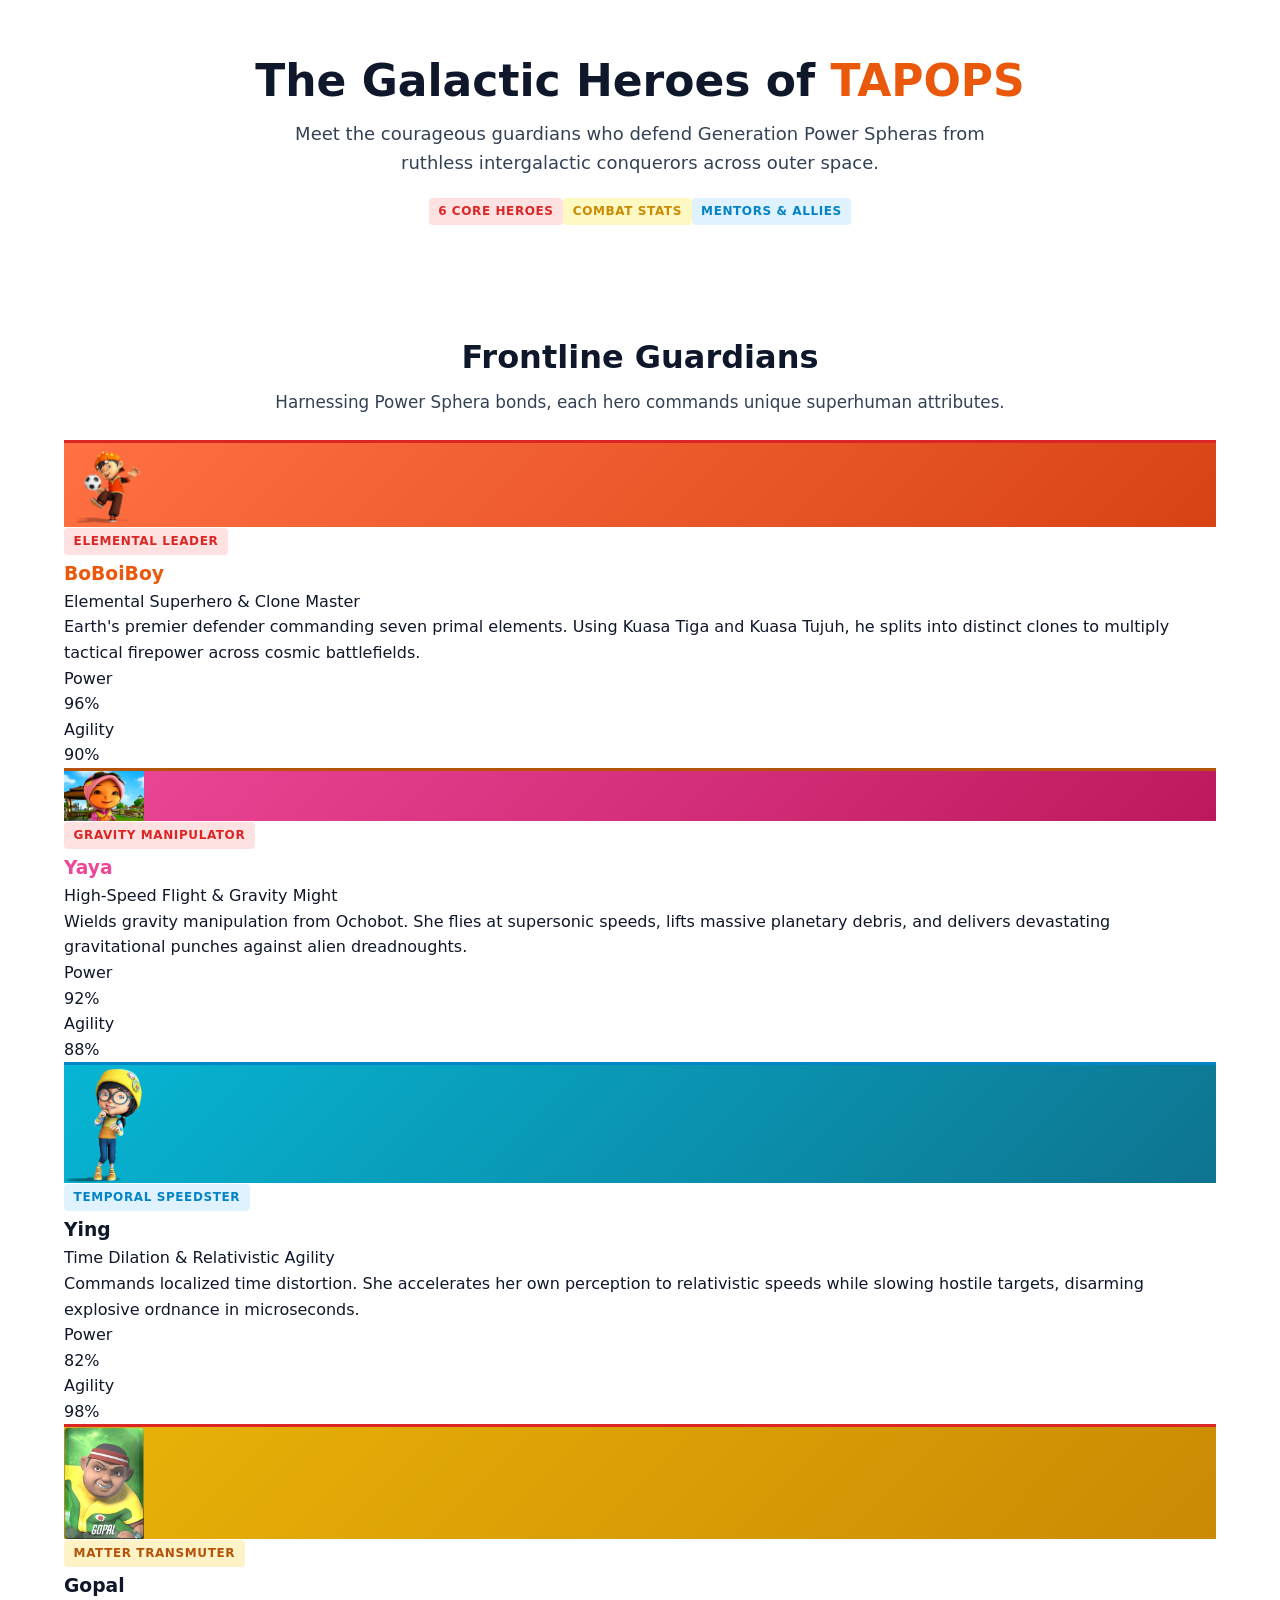
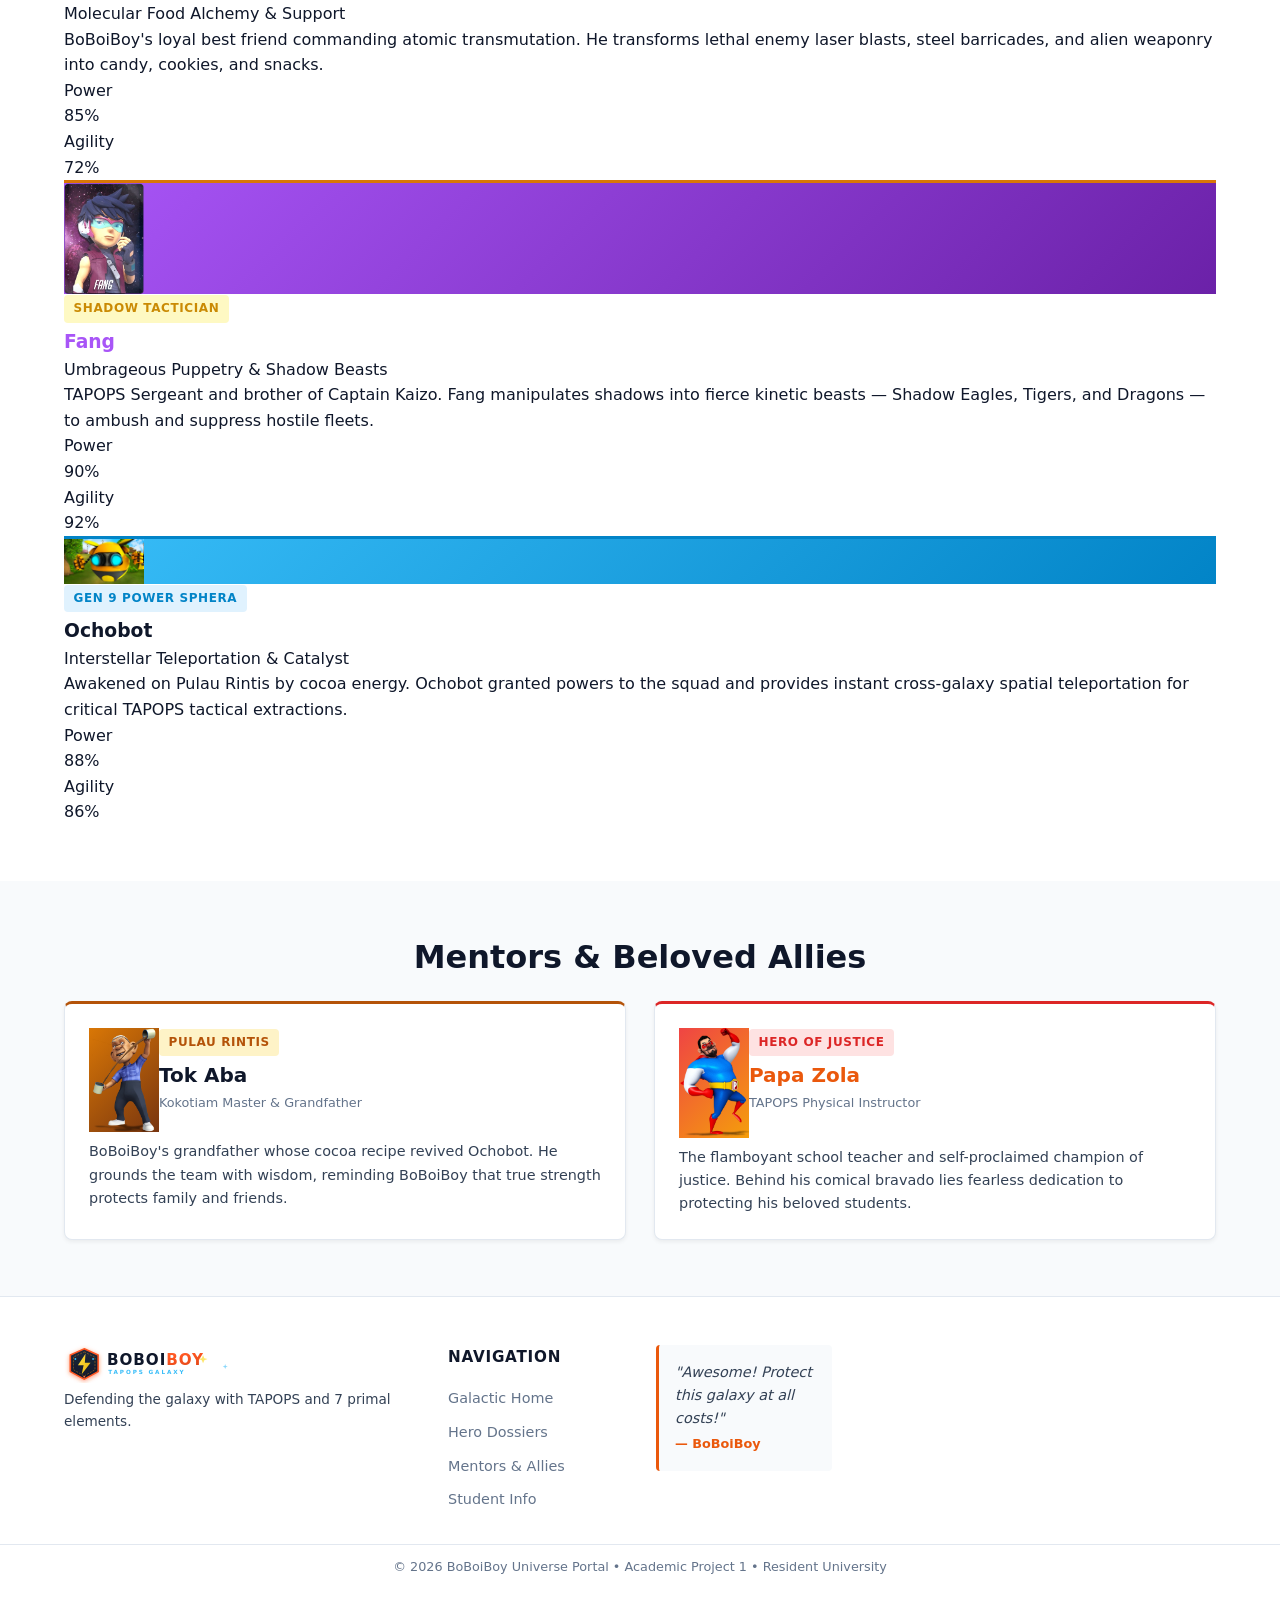
==== characters.html @ 51fbd5e9 "docs: cap all HTML files under 200 lines, sync screenshots, report, and cheatsheet" ====
<!DOCTYPE html>
<html lang="en">
<head>
  <meta charset="UTF-8">
  <meta name="viewport" content="width=device-width, initial-scale=1.0">
  <meta name="description" content="Explore the galactic heroes of TAPOPS in the BoBoiBoy Universe. Complete dossiers for BoBoiBoy, Yaya, Ying, Gopal, Fang, Ochobot, and mentors Tok Aba and Papa Zola.">
  <title>Galactic Heroes &amp; Cadets | BoBoiBoy Universe</title>
  <link rel="stylesheet" href="css/style.css">

  <style>
    .hero-dossier-highlight {
      background-color: #f8fafc; background-image: none; background-position: center top;
      background-repeat: no-repeat; background-size: auto; background-attachment: scroll;
      font-family: var(--font-sans); font-size: 1.1rem; font-weight: 700;
      text-align: left; text-transform: uppercase; line-height: 1.35;
      width: 100%; min-width: 280px; max-width: 100%; height: auto; min-height: 60px;
      position: relative; top: 0; left: 0; right: 0; z-index: 2;
      border: 1px solid var(--border-color); border-left: 4px solid var(--primary-orange);
      border-radius: var(--radius); box-shadow: var(--shadow-subtle); padding: 1rem 1.25rem;
    }
  </style>
</head>
<body>

  <main>
    <section class="hero" aria-labelledby="characters-page-title">
      <div class="container text-center">
        <h1 class="hero-title" id="characters-page-title" style="max-width: 820px; margin: 0 auto 0.75rem auto;">The Galactic Heroes of <span class="highlight">TAPOPS</span></h1>
        <p class="hero-subtitle" style="max-width: 720px; margin: 0 auto 1.25rem auto;">Meet the courageous guardians who defend Generation Power Spheras from ruthless intergalactic conquerors across outer space.</p>
        <div class="flex flex-center flex-wrap gap-1"><span class="badge badge-fire">6 Core Heroes</span><span class="badge badge-lightning">Combat Stats</span><span class="badge badge-wind">Mentors &amp; Allies</span></div>
      </div>
    </section>

    <section class="section" id="hero-squad" aria-labelledby="core-heroes-heading">
      <div class="container">
        <div class="section-header" style="margin-bottom: 1.5rem;">
          <h2 class="section-title" id="core-heroes-heading">Frontline Guardians</h2>
          <p class="section-subtitle">Harnessing Power Sphera bonds, each hero commands unique superhuman attributes.</p>
        </div>

        <div class="character-grid">

          <article class="character-card glow-fire">
            <div class="character-avatar-wrap" style="background: linear-gradient(135deg, #ff7043, #d84315);">
              <img src="images/boboiboy.png" alt="BoBoiBoy Avatar" class="character-avatar" width="80" height="80">
            </div>
            <div class="character-header">
              <span class="badge badge-fire mb-1">Elemental Leader</span>
              <h3 class="character-name text-orange">BoBoiBoy</h3>
              <div class="character-alias">Elemental Superhero &amp; Clone Master</div>
            </div>
            <p class="character-bio">Earth's premier defender commanding seven primal elements. Using Kuasa Tiga and Kuasa Tujuh, he splits into distinct clones to multiply tactical firepower across cosmic battlefields.</p>
            <div class="stat-group">
              <div class="stat-row"><span class="stat-name">Power</span><div class="stat-bar"><div class="stat-fill fill-power" style="width: 96%;" role="progressbar" aria-valuenow="96" aria-valuemin="0" aria-valuemax="100"></div></div><span class="stat-value">96%</span></div>
              <div class="stat-row"><span class="stat-name">Agility</span><div class="stat-bar"><div class="stat-fill fill-agility" style="width: 90%;" role="progressbar" aria-valuenow="90" aria-valuemin="0" aria-valuemax="100"></div></div><span class="stat-value">90%</span></div>
            </div>
          </article>

          <article class="character-card glow-earth">
            <div class="character-avatar-wrap" style="background: linear-gradient(135deg, #ec4899, #be185d);">
              <img src="images/yaya.png" alt="Yaya Avatar" class="character-avatar" width="80" height="80">
            </div>
            <div class="character-header">
              <span class="badge badge-fire mb-1">Gravity Manipulator</span>
              <h3 class="character-name" style="color: #ec4899;">Yaya</h3>
              <div class="character-alias">High-Speed Flight &amp; Gravity Might</div>
            </div>
            <p class="character-bio">Wields gravity manipulation from Ochobot. She flies at supersonic speeds, lifts massive planetary debris, and delivers devastating gravitational punches against alien dreadnoughts.</p>
            <div class="stat-group">
              <div class="stat-row"><span class="stat-name">Power</span><div class="stat-bar"><div class="stat-fill fill-power" style="width: 92%;" role="progressbar" aria-valuenow="92" aria-valuemin="0" aria-valuemax="100"></div></div><span class="stat-value">92%</span></div>
              <div class="stat-row"><span class="stat-name">Agility</span><div class="stat-bar"><div class="stat-fill fill-agility" style="width: 88%;" role="progressbar" aria-valuenow="88" aria-valuemin="0" aria-valuemax="100"></div></div><span class="stat-value">88%</span></div>
            </div>
          </article>

          <article class="character-card glow-wind">
            <div class="character-avatar-wrap" style="background: linear-gradient(135deg, #06b6d4, #0e7490);">
              <img src="images/ying.png" alt="Ying Avatar" class="character-avatar" width="80" height="80">
            </div>
            <div class="character-header">
              <span class="badge badge-wind mb-1">Temporal Speedster</span>
              <h3 class="character-name text-wind">Ying</h3>
              <div class="character-alias">Time Dilation &amp; Relativistic Agility</div>
            </div>
            <p class="character-bio">Commands localized time distortion. She accelerates her own perception to relativistic speeds while slowing hostile targets, disarming explosive ordnance in microseconds.</p>
            <div class="stat-group">
              <div class="stat-row"><span class="stat-name">Power</span><div class="stat-bar"><div class="stat-fill fill-power" style="width: 82%;" role="progressbar" aria-valuenow="82" aria-valuemin="0" aria-valuemax="100"></div></div><span class="stat-value">82%</span></div>
              <div class="stat-row"><span class="stat-name">Agility</span><div class="stat-bar"><div class="stat-fill fill-agility" style="width: 98%;" role="progressbar" aria-valuenow="98" aria-valuemin="0" aria-valuemax="100"></div></div><span class="stat-value">98%</span></div>
            </div>
          </article>

          <article class="character-card glow-fire">
            <div class="character-avatar-wrap" style="background: linear-gradient(135deg, #eab308, #ca8a04);">
              <img src="images/gopal.png" alt="Gopal Avatar" class="character-avatar" width="80" height="80">
            </div>
            <div class="character-header">
              <span class="badge badge-earth mb-1">Matter Transmuter</span>
              <h3 class="character-name text-amber">Gopal</h3>
              <div class="character-alias">Molecular Food Alchemy &amp; Support</div>
            </div>
            <p class="character-bio">BoBoiBoy's loyal best friend commanding atomic transmutation. He transforms lethal enemy laser blasts, steel barricades, and alien weaponry into candy, cookies, and snacks.</p>
            <div class="stat-group">
              <div class="stat-row"><span class="stat-name">Power</span><div class="stat-bar"><div class="stat-fill fill-power" style="width: 85%;" role="progressbar" aria-valuenow="85" aria-valuemin="0" aria-valuemax="100"></div></div><span class="stat-value">85%</span></div>
              <div class="stat-row"><span class="stat-name">Agility</span><div class="stat-bar"><div class="stat-fill fill-agility" style="width: 72%;" role="progressbar" aria-valuenow="72" aria-valuemin="0" aria-valuemax="100"></div></div><span class="stat-value">72%</span></div>
            </div>
          </article>

          <article class="character-card glow-lightning">
            <div class="character-avatar-wrap" style="background: linear-gradient(135deg, #a855f7, #6b21a8);">
              <img src="images/fang.png" alt="Fang Avatar" class="character-avatar" width="80" height="80">
            </div>
            <div class="character-header">
              <span class="badge badge-lightning mb-1">Shadow Tactician</span>
              <h3 class="character-name" style="color: #a855f7;">Fang</h3>
              <div class="character-alias">Umbrageous Puppetry &amp; Shadow Beasts</div>
            </div>
            <p class="character-bio">TAPOPS Sergeant and brother of Captain Kaizo. Fang manipulates shadows into fierce kinetic beasts &mdash; Shadow Eagles, Tigers, and Dragons &mdash; to ambush and suppress hostile fleets.</p>
            <div class="stat-group">
              <div class="stat-row"><span class="stat-name">Power</span><div class="stat-bar"><div class="stat-fill fill-power" style="width: 90%;" role="progressbar" aria-valuenow="90" aria-valuemin="0" aria-valuemax="100"></div></div><span class="stat-value">90%</span></div>
              <div class="stat-row"><span class="stat-name">Agility</span><div class="stat-bar"><div class="stat-fill fill-agility" style="width: 92%;" role="progressbar" aria-valuenow="92" aria-valuemin="0" aria-valuemax="100"></div></div><span class="stat-value">92%</span></div>
            </div>
          </article>

          <article class="character-card glow-wind">
            <div class="character-avatar-wrap" style="background: linear-gradient(135deg, #38bdf8, #0284c7);">
              <img src="images/ochobot.png" alt="Ochobot Avatar" class="character-avatar" width="80" height="80">
            </div>
            <div class="character-header">
              <span class="badge badge-wind mb-1">Gen 9 Power Sphera</span>
              <h3 class="character-name text-wind">Ochobot</h3>
              <div class="character-alias">Interstellar Teleportation &amp; Catalyst</div>
            </div>
            <p class="character-bio">Awakened on Pulau Rintis by cocoa energy. Ochobot granted powers to the squad and provides instant cross-galaxy spatial teleportation for critical TAPOPS tactical extractions.</p>
            <div class="stat-group">
              <div class="stat-row"><span class="stat-name">Power</span><div class="stat-bar"><div class="stat-fill fill-power" style="width: 88%;" role="progressbar" aria-valuenow="88" aria-valuemin="0" aria-valuemax="100"></div></div><span class="stat-value">88%</span></div>
              <div class="stat-row"><span class="stat-name">Agility</span><div class="stat-bar"><div class="stat-fill fill-agility" style="width: 86%;" role="progressbar" aria-valuenow="86" aria-valuemin="0" aria-valuemax="100"></div></div><span class="stat-value">86%</span></div>
            </div>
          </article>

        </div>
      </div>
    </section>

    <section class="section section-alt" id="mentors" aria-labelledby="mentors-heading">
      <div class="container">
        <div class="section-header" style="margin-bottom: 1.5rem;">
          <h2 class="section-title" id="mentors-heading">Mentors &amp; Beloved Allies</h2>
        </div>
        <div class="grid-2">
          <article class="card glow-earth">
            <div class="flex items-center gap-2 mb-2">
              <img src="images/tok-aba.png" alt="Tok Aba Avatar" class="character-avatar" width="70" height="70" style="background:linear-gradient(135deg,#d97706,#78350f);">
              <div><span class="badge badge-earth">Pulau Rintis</span><h3 class="card-title text-amber" style="margin:0.15rem 0;">Tok Aba</h3><div class="text-muted" style="font-size:0.8rem;">Kokotiam Master &amp; Grandfather</div></div>
            </div>
            <p class="text-secondary" style="font-size:0.9rem;">BoBoiBoy's grandfather whose cocoa recipe revived Ochobot. He grounds the team with wisdom, reminding BoBoiBoy that true strength protects family and friends.</p>
          </article>
          <article class="card glow-fire">
            <div class="flex items-center gap-2 mb-2">
              <img src="images/papa-zola.png" alt="Papa Zola Avatar" class="character-avatar" width="70" height="70" style="background:linear-gradient(135deg,#ef4444,#f59e0b);">
              <div><span class="badge badge-fire">Hero of Justice</span><h3 class="card-title text-orange" style="margin:0.15rem 0;">Papa Zola</h3><div class="text-muted" style="font-size:0.8rem;">TAPOPS Physical Instructor</div></div>
            </div>
            <p class="text-secondary" style="font-size:0.9rem;">The flamboyant school teacher and self-proclaimed champion of justice. Behind his comical bravado lies fearless dedication to protecting his beloved students.</p>
          </article>
        </div>
      </div>
    </section>
  </main>

  <footer class="site-footer">
    <div class="container footer-grid">
      <div class="footer-brand">
        <a href="home.html" class="nav-brand"><img src="images/logo.svg" alt="BoBoiBoy Logo" class="brand-logo" width="140" height="36"></a>
        <p class="text-secondary" style="font-size:0.85rem; margin-top:0.4rem;">Defending the galaxy with TAPOPS and 7 primal elements.</p>
      </div>
      <div>
        <h4 class="footer-col-title">Navigation</h4>
        <ul class="footer-links">
          <li><a href="home.html" class="footer-link">Galactic Home</a></li>
          <li><a href="#hero-squad" class="footer-link">Hero Dossiers</a></li>
          <li><a href="#mentors" class="footer-link">Mentors &amp; Allies</a></li>
          <li><a href="contact.html#student-profile" class="footer-link">Student Info</a></li>
        </ul>
      </div>
      <div>
        <div class="footer-quote"><p class="quote-text">"Awesome! Protect this galaxy at all costs!"</p><p class="quote-author">&mdash; BoBoiBoy</p></div>
      </div>
    </div>
    <div class="footer-bottom text-center" style="padding-top:0.75rem; border-top:1px solid #e2e8f0; font-size:0.8rem; color:#64748b;">
      <p>&copy; 2026 BoBoiBoy Universe Portal &bull; Academic Project 1 &bull; Resident University</p>
    </div>
  </footer>

</body>
</html>
---- css/style.css ----
:root {
  --primary-orange: #ea580c;
  --primary-orange-hover: #c2410c;
  --bg-main: #ffffff;
  --bg-surface: #f8fafc;
  --bg-surface-alt: #f1f5f9;
  --text-primary: #0f172a;
  --text-secondary: #334155;
  --text-muted: #64748b;
  --border-color: #e2e8f0;
  --shadow-subtle: 0 2px 4px rgba(0, 0, 0, 0.06);
  --radius: 8px;
  --font-sans: 'Segoe UI', system-ui, -apple-system, sans-serif;
  --container-width: 1200px;
}

*, *::before, *::after {
  box-sizing: border-box;
  margin: 0;
  padding: 0;
}

body {
  font-family: var(--font-sans);
  font-size: 1rem;
  font-weight: 400;
  line-height: 1.6;
  color: var(--text-primary);
  background-color: var(--bg-main);
  background-image: none;
  background-repeat: no-repeat;
  background-position: center top;
  background-size: auto;
  background-attachment: scroll;
  min-height: 100vh;
  display: flex;
  flex-direction: column;
}

a {
  color: var(--primary-orange);
  text-decoration: none;
  transition: color 0.2s ease;
}

a:hover {
  color: var(--primary-orange-hover);
}

img {
  max-width: 100%;
  height: auto;
  display: block;
}

.container {
  width: 100%;
  max-width: var(--container-width);
  margin-left: auto;
  margin-right: auto;
  padding-left: 1.5rem;
  padding-right: 1.5rem;
}

.section {
  padding-top: 3.5rem;
  padding-bottom: 3.5rem;
}

.section-alt {
  background-color: var(--bg-surface);
}

.section-header {
  text-align: center;
  max-width: 760px;
  margin-left: auto;
  margin-right: auto;
  margin-bottom: 2.5rem;
}

.section-title {
  font-size: 2rem;
  font-weight: 800;
  color: var(--text-primary);
  line-height: 1.25;
  margin-bottom: 0.75rem;
}

.section-subtitle {
  font-size: 1.05rem;
  color: var(--text-secondary);
  line-height: 1.6;
}

.hero {
  padding-top: 3.5rem;
  padding-bottom: 3.5rem;
  background-color: var(--bg-main);
}

.hero-grid {
  display: grid;
  grid-template-columns: 1fr 1fr;
  gap: 3rem;
  align-items: center;
}

.hero-title {
  font-size: 2.75rem;
  font-weight: 800;
  line-height: 1.15;
  margin-bottom: 1.25rem;
  color: var(--text-primary);
}

.hero-title span.highlight {
  color: var(--primary-orange);
}

.hero-subtitle {
  font-size: 1.125rem;
  color: var(--text-secondary);
  line-height: 1.65;
  margin-bottom: 1.75rem;
}

.hero-cta {
  display: flex;
  gap: 1rem;
  flex-wrap: wrap;
}

.hero-image {
  border-radius: var(--radius);
  box-shadow: var(--shadow-subtle);
  border: 1px solid var(--border-color);
  width: 100%;
  height: auto;
}

.site-header {
  position: sticky;
  top: 0;
  left: 0;
  right: 0;
  z-index: 100;
  background-color: #ffffff;
  border-bottom: 1px solid var(--border-color);
  height: 72px;
}

.header-container {
  display: flex;
  align-items: center;
  justify-content: space-between;
  height: 100%;
}

.brand-link {
  display: flex;
  align-items: center;
}

.brand-logo {
  height: 38px;
  width: auto;
}

.nav-menu {
  display: flex;
  align-items: center;
}

.nav-list {
  display: flex;
  list-style: none;
  gap: 0.5rem;
}

.nav-link {
  padding: 0.5rem 1rem;
  font-size: 0.95rem;
  font-weight: 600;
  color: var(--text-secondary);
  border-radius: 6px;
  transition: all 0.2s ease;
}

.nav-link:hover, .nav-link.active {
  color: var(--primary-orange);
  background-color: #fff7ed;
}

.nav-toggle-input, .nav-toggle-btn {
  display: none;
}

.main-frame-container {
  position: relative;
  width: 100%;
  height: calc(100vh - 72px);
  min-height: 600px;
}

.master-iframe {
  position: absolute;
  top: 0;
  left: 0;
  width: 100%;
  height: 100%;
  border: none;
}

.btn {
  display: inline-flex;
  align-items: center;
  justify-content: center;
  padding: 0.65rem 1.4rem;
  font-size: 0.95rem;
  font-weight: 700;
  border-radius: 6px;
  border: 1px solid transparent;
  cursor: pointer;
  transition: all 0.2s ease;
}

.btn-primary {
  background-color: var(--primary-orange);
  color: #ffffff;
}

.btn-primary:hover {
  background-color: var(--primary-orange-hover);
  color: #ffffff;
}

.btn-secondary {
  background-color: #ffffff;
  color: var(--text-primary);
  border-color: var(--border-color);
}

.btn-secondary:hover {
  background-color: var(--bg-surface-alt);
  color: var(--text-primary);
}

.btn-lg {
  padding: 0.85rem 1.75rem;
  font-size: 1.05rem;
}

.grid-2 {
  display: grid;
  grid-template-columns: repeat(2, 1fr);
  gap: 1.75rem;
}

.grid-3 {
  display: grid;
  grid-template-columns: repeat(3, 1fr);
  gap: 1.75rem;
}

.grid-4 {
  display: grid;
  grid-template-columns: repeat(4, 1fr);
  gap: 1.25rem;
}

.card {
  background-color: #ffffff;
  border: 1px solid var(--border-color);
  border-radius: var(--radius);
  padding: 1.5rem;
  box-shadow: var(--shadow-subtle);
}

.card-title {
  font-size: 1.25rem;
  font-weight: 700;
  margin-bottom: 0.5rem;
  color: var(--text-primary);
}

.glow-lightning { border-top: 3px solid #d97706; }
.glow-wind { border-top: 3px solid #0284c7; }
.glow-earth { border-top: 3px solid #b45309; }
.glow-fire { border-top: 3px solid #dc2626; }
.glow-water { border-top: 3px solid #0891b2; }
.glow-leaf { border-top: 3px solid #059669; }
.glow-light { border-top: 3px solid #ca8a04; }

.stat-card {
  background-color: #ffffff;
  border: 1px solid var(--border-color);
  border-radius: var(--radius);
  padding: 1.5rem;
  text-align: center;
  box-shadow: var(--shadow-subtle);
}

.stat-number {
  font-size: 2.25rem;
  font-weight: 800;
  color: var(--primary-orange);
  line-height: 1.1;
  margin-bottom: 0.35rem;
}

.badge {
  display: inline-block;
  font-size: 0.75rem;
  font-weight: 700;
  text-transform: uppercase;
  letter-spacing: 0.05em;
  padding: 0.25rem 0.6rem;
  border-radius: 4px;
  background-color: var(--bg-surface-alt);
  color: var(--text-secondary);
}

.badge-fire { background-color: #fee2e2; color: #dc2626; }
.badge-wind { background-color: #e0f2fe; color: #0284c7; }
.badge-earth { background-color: #fef3c7; color: #b45309; }
.badge-lightning { background-color: #fef9c3; color: #ca8a04; }
.badge-water { background-color: #cffafe; color: #0891b2; }
.badge-leaf { background-color: #d1fae5; color: #059669; }
.badge-light { background-color: #fef08a; color: #a16207; }

.table-container {
  overflow-x: auto;
  border: 1px solid var(--border-color);
  border-radius: var(--radius);
  background-color: #ffffff;
  margin-top: 1.25rem;
  margin-bottom: 1.25rem;
}

table {
  width: 100%;
  border-collapse: collapse;
  font-size: 0.925rem;
  text-align: left;
}

th {
  background-color: var(--text-primary);
  color: #ffffff;
  padding: 0.85rem 1.2rem;
  font-weight: 700;
  border-bottom: 1px solid var(--border-color);
}

td {
  padding: 0.85rem 1.2rem;
  border-bottom: 1px solid var(--border-color);
  color: var(--text-secondary);
}

tr:nth-child(even) td {
  background-color: var(--bg-surface);
}

.academic-ordered-list, .academic-unordered-list {
  padding-left: 1.5rem;
  margin-top: 0.75rem;
  margin-bottom: 1.25rem;
}

.academic-ordered-list li, .academic-unordered-list li {
  margin-bottom: 0.6rem;
  color: var(--text-secondary);
  line-height: 1.6;
}

.form-card {
  background-color: #ffffff;
  border: 1px solid var(--border-color);
  border-radius: var(--radius);
  padding: 2rem;
  box-shadow: var(--shadow-subtle);
  max-width: 720px;
  margin: 0 auto;
}

.form-group {
  margin-bottom: 1.25rem;
}

.form-label {
  display: block;
  font-size: 0.875rem;
  font-weight: 700;
  margin-bottom: 0.4rem;
  color: var(--text-primary);
}

.form-input, .form-textarea, .form-select {
  width: 100%;
  padding: 0.65rem 0.85rem;
  font-size: 0.95rem;
  border: 1px solid var(--border-color);
  border-radius: 6px;
  background-color: #ffffff;
  color: var(--text-primary);
  transition: border-color 0.2s ease;
}

.form-input:focus, .form-textarea:focus, .form-select:focus {
  outline: none;
  border-color: var(--primary-orange);
}

.form-radio-group, .form-checkbox-group {
  display: flex;
  flex-direction: column;
  gap: 0.5rem;
  margin-top: 0.35rem;
}

.radio-item, .checkbox-item {
  display: flex;
  align-items: center;
  gap: 0.5rem;
  font-size: 0.925rem;
  color: var(--text-secondary);
  cursor: pointer;
}

.site-footer {
  background-color: #ffffff;
  border-top: 1px solid var(--border-color);
  padding-top: 3rem;
  padding-bottom: 2rem;
  margin-top: auto;
}

.footer-grid {
  display: grid;
  grid-template-columns: 2fr 1fr 1fr 2fr;
  gap: 2rem;
  margin-bottom: 2rem;
}

.footer-col-title {
  font-size: 0.95rem;
  font-weight: 700;
  text-transform: uppercase;
  letter-spacing: 0.05em;
  color: var(--text-primary);
  margin-bottom: 1rem;
}

.footer-links {
  list-style: none;
  display: flex;
  flex-direction: column;
  gap: 0.5rem;
}

.footer-link {
  font-size: 0.9rem;
  color: var(--text-muted);
}

.footer-link:hover {
  color: var(--primary-orange);
}

.footer-quote {
  background-color: var(--bg-surface);
  border-left: 3px solid var(--primary-orange);
  padding: 1rem;
  border-radius: 4px;
}

.quote-text {
  font-style: italic;
  font-size: 0.9rem;
  color: var(--text-secondary);
  margin-bottom: 0.25rem;
}

.quote-author {
  font-size: 0.8rem;
  font-weight: 700;
  color: var(--primary-orange);
}

.footer-bottom {
  border-top: 1px solid var(--border-color);
  padding-top: 1.5rem;
  text-align: center;
  font-size: 0.825rem;
  color: var(--text-muted);
}

.flex { display: flex; }
.flex-between { justify-content: space-between; }
.flex-center { justify-content: center; }
.align-center { align-items: center; }
.flex-wrap { flex-wrap: wrap; }
.text-center { text-align: center; }
.text-orange { color: var(--primary-orange); }
.text-secondary { color: var(--text-secondary); }
.text-muted { color: var(--text-muted); }
.mb-1 { margin-bottom: 0.25rem; }
.mb-2 { margin-bottom: 0.5rem; }
.mb-3 { margin-bottom: 1rem; }
.mt-2 { margin-top: 0.5rem; }
.mt-3 { margin-top: 1rem; }

@media (max-width: 992px) {
  .hero-grid { grid-template-columns: 1fr; text-align: center; }
  .hero-cta { justify-content: center; }
  .footer-grid { grid-template-columns: 1fr 1fr; }
  .grid-4 { grid-template-columns: repeat(2, 1fr); }
  .grid-3 { grid-template-columns: 1fr; }
}

@media (max-width: 768px) {
  .nav-toggle-btn {
    display: block;
    cursor: pointer;
    font-size: 1.5rem;
    color: var(--text-primary);
  }
  .nav-menu {
    display: none;
    position: absolute;
    top: 72px;
    left: 0;
    right: 0;
    background-color: #ffffff;
    border-bottom: 1px solid var(--border-color);
    padding: 1rem;
  }
  .nav-toggle-input:checked ~ .nav-menu {
    display: block;
  }
  .nav-list {
    flex-direction: column;
    gap: 0.25rem;
  }
  .grid-2 { grid-template-columns: 1fr; }
  .footer-grid { grid-template-columns: 1fr; }
  .hero-title { font-size: 2.1rem; }
}
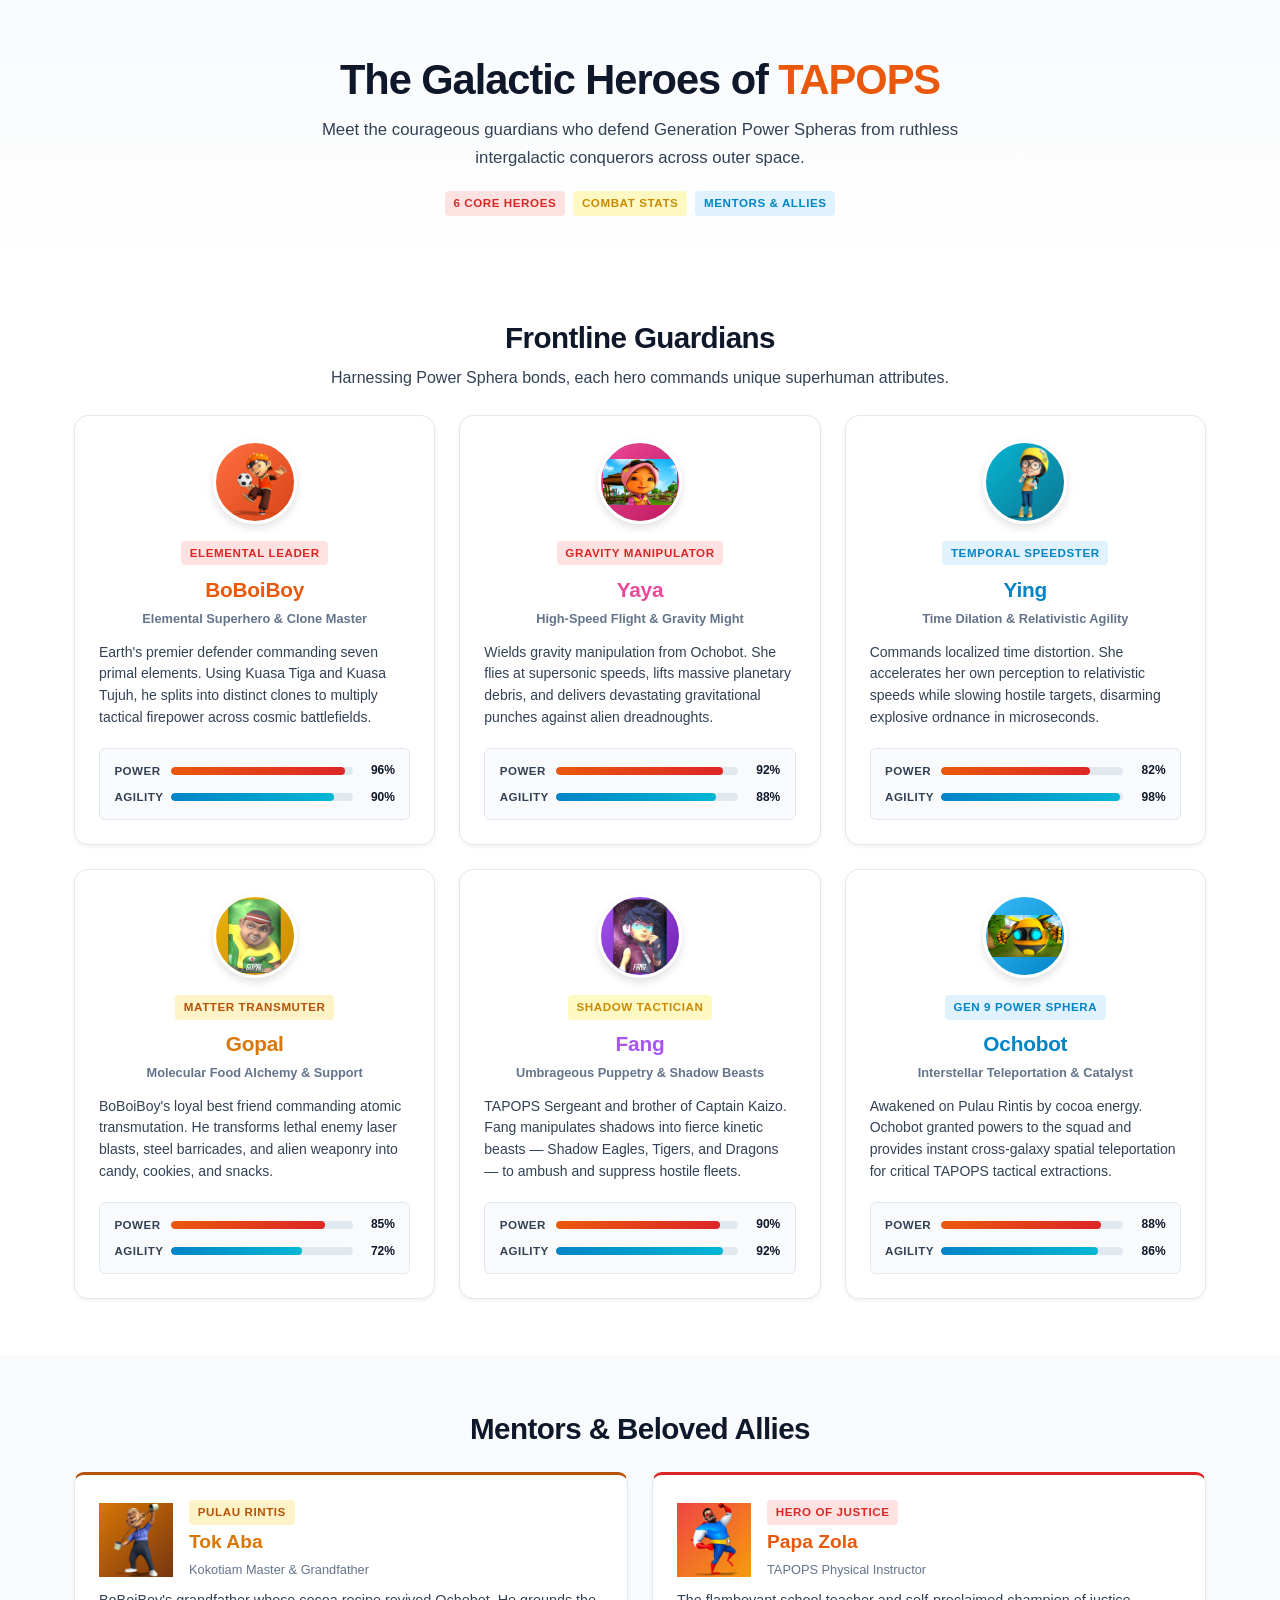
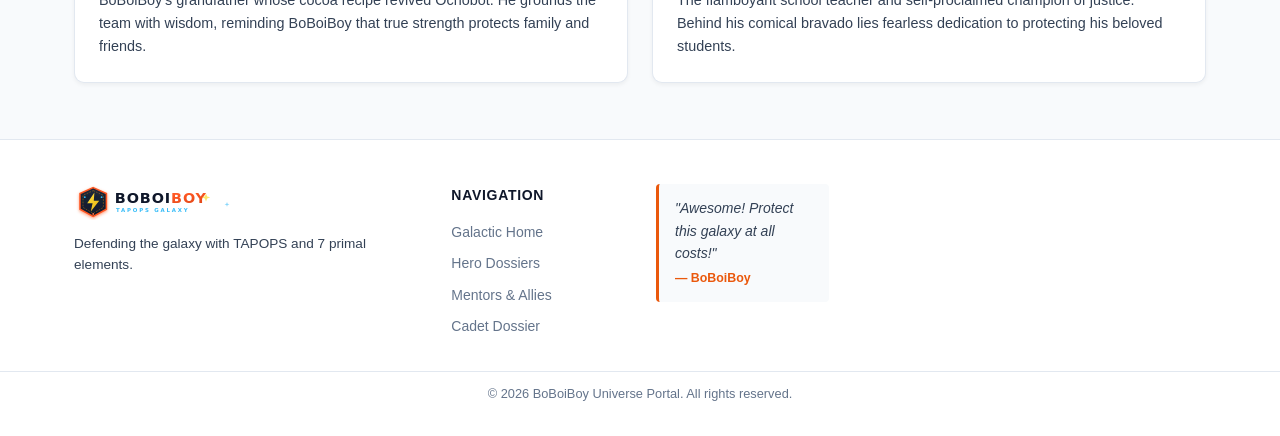
==== commit 1046f895: "feat: eliminate university academic branding, polish clean layout, and enforce strict <=200 line con" ====
--- a/characters.html
+++ b/characters.html
@@ -177,7 +177,7 @@
           <li><a href="home.html" class="footer-link">Galactic Home</a></li>
           <li><a href="#hero-squad" class="footer-link">Hero Dossiers</a></li>
           <li><a href="#mentors" class="footer-link">Mentors &amp; Allies</a></li>
-          <li><a href="contact.html#student-profile" class="footer-link">Student Info</a></li>
+          <li><a href="contact.html#cadet-dossier" class="footer-link">Cadet Dossier</a></li>
         </ul>
       </div>
       <div>
@@ -185,7 +185,7 @@
       </div>
     </div>
     <div class="footer-bottom text-center" style="padding-top:0.75rem; border-top:1px solid #e2e8f0; font-size:0.8rem; color:#64748b;">
-      <p>&copy; 2026 BoBoiBoy Universe Portal &bull; Academic Project 1 &bull; Resident University</p>
+      <p>&copy; 2026 BoBoiBoy Universe Portal. All rights reserved.</p>
     </div>
   </footer>
 
--- a/css/style.css
+++ b/css/style.css
@@ -1,6 +1,8 @@
+/* BoBoiBoy Universe - Academic Project 1 Unified Stylesheet */
 :root {
   --primary-orange: #ea580c;
   --primary-orange-hover: #c2410c;
+  --primary-orange-light: #fff7ed;
   --bg-main: #ffffff;
   --bg-surface: #f8fafc;
   --bg-surface-alt: #f1f5f9;
@@ -8,10 +10,16 @@
   --text-secondary: #334155;
   --text-muted: #64748b;
   --border-color: #e2e8f0;
-  --shadow-subtle: 0 2px 4px rgba(0, 0, 0, 0.06);
-  --radius: 8px;
-  --font-sans: 'Segoe UI', system-ui, -apple-system, sans-serif;
-  --container-width: 1200px;
+  --border-focus: #ea580c;
+  --shadow-subtle: 0 2px 4px rgba(0, 0, 0, 0.05);
+  --shadow-card: 0 4px 6px -1px rgba(0, 0, 0, 0.05), 0 2px 4px -2px rgba(0, 0, 0, 0.05);
+  --shadow-hover: 0 10px 15px -3px rgba(0, 0, 0, 0.08), 0 4px 6px -4px rgba(0, 0, 0, 0.04);
+  --radius-sm: 6px;
+  --radius: 10px;
+  --radius-lg: 14px;
+  --radius-full: 9999px;
+  --font-sans: -apple-system, BlinkMacSystemFont, 'Segoe UI', Roboto, Helvetica, Arial, sans-serif;
+  --container-width: 1180px;
 }
 
 *, *::before, *::after {
@@ -22,7 +30,7 @@
 
 body {
   font-family: var(--font-sans);
-  font-size: 1rem;
+  font-size: 0.95rem;
   font-weight: 400;
   line-height: 1.6;
   color: var(--text-primary);
@@ -35,12 +43,13 @@
   min-height: 100vh;
   display: flex;
   flex-direction: column;
+  -webkit-font-smoothing: antialiased;
 }
 
 a {
   color: var(--primary-orange);
   text-decoration: none;
-  transition: color 0.2s ease;
+  transition: color 0.15s ease;
 }
 
 a:hover {
@@ -73,45 +82,52 @@
 
 .section-header {
   text-align: center;
-  max-width: 760px;
+  max-width: 720px;
   margin-left: auto;
   margin-right: auto;
-  margin-bottom: 2.5rem;
+  margin-bottom: 2.25rem;
 }
 
 .section-title {
-  font-size: 2rem;
+  font-size: 1.85rem;
   font-weight: 800;
   color: var(--text-primary);
   line-height: 1.25;
-  margin-bottom: 0.75rem;
+  margin-bottom: 0.5rem;
+  letter-spacing: -0.02em;
 }
 
 .section-subtitle {
-  font-size: 1.05rem;
+  font-size: 1rem;
   color: var(--text-secondary);
   line-height: 1.6;
 }
 
 .hero {
   padding-top: 3.5rem;
-  padding-bottom: 3.5rem;
-  background-color: var(--bg-main);
+  padding-bottom: 3rem;
+  background: linear-gradient(180deg, var(--bg-surface) 0%, var(--bg-main) 100%);
 }
 
 .hero-grid {
   display: grid;
-  grid-template-columns: 1fr 1fr;
+  grid-template-columns: 1.2fr 0.8fr;
   gap: 3rem;
   align-items: center;
 }
 
+.hero-content {
+  display: flex;
+  flex-direction: column;
+}
+
 .hero-title {
-  font-size: 2.75rem;
+  font-size: 2.6rem;
   font-weight: 800;
   line-height: 1.15;
-  margin-bottom: 1.25rem;
-  color: var(--text-primary);
+  margin-bottom: 1rem;
+  color: var(--text-primary);
+  letter-spacing: -0.025em;
 }
 
 .hero-title span.highlight {
@@ -119,7 +135,7 @@
 }
 
 .hero-subtitle {
-  font-size: 1.125rem;
+  font-size: 1.05rem;
   color: var(--text-secondary);
   line-height: 1.65;
   margin-bottom: 1.75rem;
@@ -127,16 +143,65 @@
 
 .hero-cta {
   display: flex;
-  gap: 1rem;
+  gap: 0.85rem;
   flex-wrap: wrap;
 }
 
-.hero-image {
+.hero-visual {
+  display: flex;
+  justify-content: center;
+  align-items: center;
+}
+
+.hero-badge-card {
+  background: #ffffff;
+  width: 100%;
+  max-width: 320px;
+  padding: 1.75rem 1.5rem;
+  text-align: center;
+  border: 1px solid var(--border-color);
+  border-radius: var(--radius-lg);
+  box-shadow: var(--shadow-card);
+}
+
+.portal-announcement-banner {
+  background: #ffffff;
+  border: 1px solid var(--border-color);
+  border-left: 4px solid var(--primary-orange);
   border-radius: var(--radius);
+  padding: 1.25rem 1.5rem;
   box-shadow: var(--shadow-subtle);
-  border: 1px solid var(--border-color);
-  width: 100%;
-  height: auto;
+}
+
+.academic-topbar {
+  background-color: #0f172a;
+  color: #94a3b8;
+  font-size: 0.75rem;
+  padding: 0.45rem 0;
+  border-bottom: 1px solid #1e293b;
+}
+
+.academic-topbar .container {
+  display: flex;
+  align-items: center;
+  justify-content: space-between;
+}
+
+.academic-topbar-left, .academic-topbar-right {
+  display: flex;
+  align-items: center;
+  gap: 0.75rem;
+}
+
+.academic-pill {
+  background-color: #1e293b;
+  color: #f8fafc;
+  padding: 0.15rem 0.5rem;
+  border-radius: 4px;
+  font-weight: 700;
+  font-size: 0.7rem;
+  text-transform: uppercase;
+  letter-spacing: 0.05em;
 }
 
 .site-header {
@@ -147,23 +212,24 @@
   z-index: 100;
   background-color: #ffffff;
   border-bottom: 1px solid var(--border-color);
-  height: 72px;
-}
-
-.header-container {
+  height: 68px;
+  box-shadow: 0 1px 3px rgba(0, 0, 0, 0.03);
+}
+
+.header-container, .nav-container {
   display: flex;
   align-items: center;
   justify-content: space-between;
   height: 100%;
 }
 
-.brand-link {
+.brand-link, .nav-brand {
   display: flex;
   align-items: center;
 }
 
 .brand-logo {
-  height: 38px;
+  height: 36px;
   width: auto;
 }
 
@@ -175,32 +241,42 @@
 .nav-list {
   display: flex;
   list-style: none;
-  gap: 0.5rem;
+  gap: 0.35rem;
+  align-items: center;
 }
 
 .nav-link {
-  padding: 0.5rem 1rem;
-  font-size: 0.95rem;
+  padding: 0.45rem 0.85rem;
+  font-size: 0.9rem;
   font-weight: 600;
   color: var(--text-secondary);
-  border-radius: 6px;
-  transition: all 0.2s ease;
+  border-radius: var(--radius-sm);
+  transition: all 0.15s ease;
 }
 
 .nav-link:hover, .nav-link.active {
   color: var(--primary-orange);
-  background-color: #fff7ed;
-}
-
-.nav-toggle-input, .nav-toggle-btn {
+  background-color: var(--primary-orange-light);
+}
+
+.nav-toggle-input, .nav-toggle-btn, .nav-toggle-label {
   display: none;
+}
+
+.hamburger-bar {
+  display: block;
+  width: 20px;
+  height: 2px;
+  background-color: var(--text-primary);
+  margin: 4px 0;
+  border-radius: 2px;
 }
 
 .main-frame-container {
   position: relative;
   width: 100%;
-  height: calc(100vh - 72px);
-  min-height: 600px;
+  height: calc(100vh - 68px - 28px);
+  min-height: 650px;
 }
 
 .master-iframe {
@@ -216,13 +292,13 @@
   display: inline-flex;
   align-items: center;
   justify-content: center;
-  padding: 0.65rem 1.4rem;
-  font-size: 0.95rem;
-  font-weight: 700;
-  border-radius: 6px;
+  padding: 0.6rem 1.25rem;
+  font-size: 0.9rem;
+  font-weight: 700;
+  border-radius: var(--radius-sm);
   border: 1px solid transparent;
   cursor: pointer;
-  transition: all 0.2s ease;
+  transition: all 0.15s ease;
 }
 
 .btn-primary {
@@ -247,20 +323,61 @@
 }
 
 .btn-lg {
-  padding: 0.85rem 1.75rem;
-  font-size: 1.05rem;
+  padding: 0.75rem 1.6rem;
+  font-size: 1rem;
+}
+
+.stats-strip, .stats-section {
+  padding: 1.5rem 0;
+}
+
+.stats-grid {
+  display: grid;
+  grid-template-columns: repeat(4, 1fr);
+  gap: 1.25rem;
+}
+
+.stat-card {
+  background-color: #ffffff;
+  border: 1px solid var(--border-color);
+  border-radius: var(--radius);
+  padding: 1.25rem 1rem;
+  text-align: center;
+  box-shadow: var(--shadow-subtle);
+  transition: transform 0.2s ease, box-shadow 0.2s ease;
+}
+
+.stat-card:hover {
+  transform: translateY(-2px);
+  box-shadow: var(--shadow-card);
+}
+
+.stat-number {
+  font-size: 2.25rem;
+  font-weight: 800;
+  color: var(--primary-orange);
+  line-height: 1.1;
+  margin-bottom: 0.25rem;
+}
+
+.stat-label {
+  font-size: 0.8rem;
+  font-weight: 700;
+  text-transform: uppercase;
+  letter-spacing: 0.05em;
+  color: var(--text-muted);
 }
 
 .grid-2 {
   display: grid;
   grid-template-columns: repeat(2, 1fr);
-  gap: 1.75rem;
+  gap: 1.5rem;
 }
 
 .grid-3 {
   display: grid;
   grid-template-columns: repeat(3, 1fr);
-  gap: 1.75rem;
+  gap: 1.5rem;
 }
 
 .grid-4 {
@@ -275,12 +392,18 @@
   border-radius: var(--radius);
   padding: 1.5rem;
   box-shadow: var(--shadow-subtle);
+  transition: transform 0.2s ease, box-shadow 0.2s ease;
+}
+
+.card:hover {
+  transform: translateY(-2px);
+  box-shadow: var(--shadow-card);
 }
 
 .card-title {
-  font-size: 1.25rem;
-  font-weight: 700;
-  margin-bottom: 0.5rem;
+  font-size: 1.2rem;
+  font-weight: 700;
+  margin-bottom: 0.4rem;
   color: var(--text-primary);
 }
 
@@ -292,30 +415,190 @@
 .glow-leaf { border-top: 3px solid #059669; }
 .glow-light { border-top: 3px solid #ca8a04; }
 
-.stat-card {
+.character-grid {
+  display: grid;
+  grid-template-columns: repeat(3, 1fr);
+  gap: 1.5rem;
+}
+
+.character-card {
+  background-color: #ffffff;
+  border: 1px solid var(--border-color);
+  border-radius: var(--radius-lg);
+  padding: 1.5rem;
+  box-shadow: var(--shadow-subtle);
+  display: flex;
+  flex-direction: column;
+  transition: transform 0.2s ease, box-shadow 0.2s ease;
+}
+
+.character-card:hover {
+  transform: translateY(-3px);
+  box-shadow: var(--shadow-hover);
+}
+
+.character-avatar-wrap {
+  width: 84px;
+  height: 84px;
+  border-radius: var(--radius-full);
+  margin: 0 auto 1rem auto;
+  display: flex;
+  align-items: center;
+  justify-content: center;
+  overflow: hidden;
+  box-shadow: 0 4px 8px rgba(0, 0, 0, 0.12);
+  border: 3px solid #ffffff;
+}
+
+.character-avatar {
+  width: 74px;
+  height: 74px;
+  object-fit: contain;
+}
+
+.character-header {
+  text-align: center;
+  margin-bottom: 0.75rem;
+}
+
+.character-name {
+  font-size: 1.3rem;
+  font-weight: 800;
+  margin: 0.2rem 0;
+  letter-spacing: -0.01em;
+}
+
+.character-alias {
+  font-size: 0.8rem;
+  font-weight: 600;
+  color: var(--text-muted);
+}
+
+.character-bio {
+  font-size: 0.875rem;
+  color: var(--text-secondary);
+  line-height: 1.55;
+  margin-bottom: 1.25rem;
+  flex-grow: 1;
+}
+
+.stat-group {
+  background-color: var(--bg-surface);
+  border: 1px solid var(--border-color);
+  border-radius: var(--radius-sm);
+  padding: 0.75rem 0.9rem;
+  display: flex;
+  flex-direction: column;
+  gap: 0.45rem;
+  margin-top: auto;
+}
+
+.stat-row {
+  display: flex;
+  align-items: center;
+  gap: 0.65rem;
+  font-size: 0.8rem;
+}
+
+.stat-name {
+  width: 46px;
+  font-weight: 700;
+  color: var(--text-secondary);
+  text-transform: uppercase;
+  font-size: 0.725rem;
+  letter-spacing: 0.04em;
+}
+
+.stat-bar {
+  flex: 1;
+  height: 8px;
+  background-color: #e2e8f0;
+  border-radius: var(--radius-full);
+  overflow: hidden;
+}
+
+.stat-fill {
+  height: 100%;
+  border-radius: var(--radius-full);
+  transition: width 0.3s ease;
+}
+
+.fill-power {
+  background: linear-gradient(90deg, #ea580c, #dc2626);
+}
+
+.fill-agility {
+  background: linear-gradient(90deg, #0284c7, #06b6d4);
+}
+
+.stat-value {
+  width: 32px;
+  text-align: right;
+  font-weight: 800;
+  color: var(--text-primary);
+  font-size: 0.75rem;
+}
+
+.elements-grid {
+  display: grid;
+  grid-template-columns: repeat(auto-fill, minmax(250px, 1fr));
+  gap: 1.25rem;
+}
+
+.element-card {
   background-color: #ffffff;
   border: 1px solid var(--border-color);
   border-radius: var(--radius);
-  padding: 1.5rem;
-  text-align: center;
+  padding: 1.25rem;
   box-shadow: var(--shadow-subtle);
-}
-
-.stat-number {
-  font-size: 2.25rem;
+  display: flex;
+  flex-direction: column;
+  transition: transform 0.2s ease, box-shadow 0.2s ease;
+}
+
+.element-card:hover {
+  transform: translateY(-2px);
+  box-shadow: var(--shadow-card);
+}
+
+.element-header {
+  display: flex;
+  align-items: center;
+  justify-content: space-between;
+  margin-bottom: 0.75rem;
+}
+
+.element-icon-wrap {
+  width: 54px;
+  height: 54px;
+  border-radius: 10px;
+  background-color: var(--bg-surface);
+  border: 1px solid var(--border-color);
+  display: flex;
+  align-items: center;
+  justify-content: center;
+  padding: 4px;
+}
+
+.element-name {
+  font-size: 1.05rem;
   font-weight: 800;
-  color: var(--primary-orange);
-  line-height: 1.1;
   margin-bottom: 0.35rem;
+}
+
+.card-footer {
+  margin-top: auto;
+  padding-top: 0.6rem;
+  border-top: 1px dashed var(--border-color);
 }
 
 .badge {
   display: inline-block;
-  font-size: 0.75rem;
+  font-size: 0.725rem;
   font-weight: 700;
   text-transform: uppercase;
   letter-spacing: 0.05em;
-  padding: 0.25rem 0.6rem;
+  padding: 0.2rem 0.55rem;
   border-radius: 4px;
   background-color: var(--bg-surface-alt);
   color: var(--text-secondary);
@@ -329,6 +612,135 @@
 .badge-leaf { background-color: #d1fae5; color: #059669; }
 .badge-light { background-color: #fef08a; color: #a16207; }
 
+.galaxy-radio {
+  display: none;
+}
+
+.galaxy-tabs {
+  display: flex;
+  gap: 0.5rem;
+  justify-content: center;
+  flex-wrap: wrap;
+  margin-bottom: 2rem;
+}
+
+.galaxy-tab-btn {
+  padding: 0.5rem 1.25rem;
+  border-radius: var(--radius-full);
+  background-color: #ffffff;
+  border: 1px solid var(--border-color);
+  font-size: 0.875rem;
+  font-weight: 600;
+  color: var(--text-secondary);
+  cursor: pointer;
+  transition: all 0.15s ease;
+}
+
+.galaxy-tab-btn:hover {
+  background-color: var(--bg-surface-alt);
+  color: var(--text-primary);
+}
+
+#tab-galaxy-all:checked ~ .galaxy-tabs label[for="tab-galaxy-all"],
+#tab-galaxy-s1:checked ~ .galaxy-tabs label[for="tab-galaxy-s1"],
+#tab-galaxy-movie:checked ~ .galaxy-tabs label[for="tab-galaxy-movie"],
+#tab-galaxy-s2:checked ~ .galaxy-tabs label[for="tab-galaxy-s2"] {
+  background-color: var(--primary-orange);
+  color: #ffffff;
+  border-color: var(--primary-orange);
+}
+
+#tab-galaxy-s1:checked ~ .timeline .item-galaxy-movie,
+#tab-galaxy-s1:checked ~ .timeline .item-galaxy-s2,
+#tab-galaxy-movie:checked ~ .timeline .item-galaxy-s1,
+#tab-galaxy-movie:checked ~ .timeline .item-galaxy-s2,
+#tab-galaxy-s2:checked ~ .timeline .item-galaxy-s1,
+#tab-galaxy-s2:checked ~ .timeline .item-galaxy-movie {
+  display: none;
+}
+
+.timeline {
+  display: grid;
+  grid-template-columns: repeat(3, 1fr);
+  gap: 1.5rem;
+}
+
+.timeline-item {
+  position: relative;
+  display: flex;
+}
+
+.timeline-marker {
+  display: none;
+}
+
+.chronicle-card {
+  display: flex;
+  flex-direction: column;
+  background-color: #ffffff;
+  border: 1px solid var(--border-color);
+  border-radius: var(--radius-lg);
+  overflow: hidden;
+  box-shadow: var(--shadow-subtle);
+  width: 100%;
+  transition: transform 0.2s ease, box-shadow 0.2s ease;
+}
+
+.chronicle-card:hover {
+  transform: translateY(-3px);
+  box-shadow: var(--shadow-hover);
+}
+
+.chronicle-banner {
+  width: 100%;
+  height: 180px;
+  overflow: hidden;
+  background-color: var(--bg-surface-alt);
+}
+
+.chronicle-banner img {
+  width: 100%;
+  height: 100%;
+  object-fit: cover;
+  transition: transform 0.3s ease;
+}
+
+.chronicle-card:hover .chronicle-banner img {
+  transform: scale(1.03);
+}
+
+.chronicle-meta {
+  display: flex;
+  gap: 0.5rem;
+  padding: 1.15rem 1.25rem 0.4rem 1.25rem;
+}
+
+.chronicle-title {
+  font-size: 1.1rem;
+  font-weight: 800;
+  color: var(--text-primary);
+  margin-bottom: 0.4rem;
+  padding: 0 1.25rem;
+  line-height: 1.35;
+}
+
+.chronicle-lead {
+  font-size: 0.875rem;
+  color: var(--text-secondary);
+  line-height: 1.55;
+  padding: 0 1.25rem 1.25rem 1.25rem;
+  flex-grow: 1;
+}
+
+.watch-order-card {
+  background-color: #ffffff;
+  border: 1px solid var(--border-color);
+  border-left: 4px solid var(--primary-orange);
+  border-radius: var(--radius);
+  padding: 1.5rem;
+  box-shadow: var(--shadow-subtle);
+}
+
 .table-container {
   overflow-x: auto;
   border: 1px solid var(--border-color);
@@ -336,25 +748,28 @@
   background-color: #ffffff;
   margin-top: 1.25rem;
   margin-bottom: 1.25rem;
-}
-
-table {
+  box-shadow: var(--shadow-subtle);
+}
+
+table, .data-table {
   width: 100%;
   border-collapse: collapse;
-  font-size: 0.925rem;
+  font-size: 0.875rem;
   text-align: left;
 }
 
 th {
-  background-color: var(--text-primary);
+  background-color: #0f172a;
   color: #ffffff;
-  padding: 0.85rem 1.2rem;
-  font-weight: 700;
-  border-bottom: 1px solid var(--border-color);
+  padding: 0.85rem 1.15rem;
+  font-weight: 700;
+  font-size: 0.825rem;
+  letter-spacing: 0.03em;
+  text-transform: uppercase;
 }
 
 td {
-  padding: 0.85rem 1.2rem;
+  padding: 0.85rem 1.15rem;
   border-bottom: 1px solid var(--border-color);
   color: var(--text-secondary);
 }
@@ -363,76 +778,202 @@
   background-color: var(--bg-surface);
 }
 
-.academic-ordered-list, .academic-unordered-list {
-  padding-left: 1.5rem;
-  margin-top: 0.75rem;
-  margin-bottom: 1.25rem;
-}
-
-.academic-ordered-list li, .academic-unordered-list li {
-  margin-bottom: 0.6rem;
-  color: var(--text-secondary);
-  line-height: 1.6;
-}
-
-.form-card {
-  background-color: #ffffff;
-  border: 1px solid var(--border-color);
-  border-radius: var(--radius);
-  padding: 2rem;
-  box-shadow: var(--shadow-subtle);
-  max-width: 720px;
-  margin: 0 auto;
+tr:hover td {
+  background-color: #fff7ed;
+}
+
+.cadet-form {
+  margin-top: 1rem;
 }
 
 .form-group {
-  margin-bottom: 1.25rem;
+  margin-bottom: 1.15rem;
 }
 
 .form-label {
   display: block;
-  font-size: 0.875rem;
-  font-weight: 700;
-  margin-bottom: 0.4rem;
-  color: var(--text-primary);
+  font-size: 0.85rem;
+  font-weight: 700;
+  margin-bottom: 0.35rem;
+  color: var(--text-primary);
+}
+
+.required {
+  color: #dc2626;
 }
 
 .form-input, .form-textarea, .form-select {
   width: 100%;
   padding: 0.65rem 0.85rem;
-  font-size: 0.95rem;
-  border: 1px solid var(--border-color);
-  border-radius: 6px;
-  background-color: #ffffff;
-  color: var(--text-primary);
-  transition: border-color 0.2s ease;
+  font-size: 0.9rem;
+  border: 1.5px solid var(--border-color);
+  border-radius: var(--radius-sm);
+  background-color: #ffffff;
+  color: var(--text-primary);
+  font-family: inherit;
+  transition: border-color 0.15s ease, box-shadow 0.15s ease;
 }
 
 .form-input:focus, .form-textarea:focus, .form-select:focus {
   outline: none;
-  border-color: var(--primary-orange);
-}
-
-.form-radio-group, .form-checkbox-group {
+  border-color: var(--border-focus);
+  box-shadow: 0 0 0 3px rgba(234, 88, 12, 0.15);
+}
+
+.form-radio-group {
+  display: flex;
+  gap: 1.25rem;
+  margin-top: 0.35rem;
+}
+
+.form-radio-wrap, .form-checkbox-wrap {
+  display: inline-flex;
+  align-items: center;
+  gap: 0.5rem;
+  font-size: 0.875rem;
+  color: var(--text-secondary);
+  cursor: pointer;
+}
+
+.form-radio-label, .form-checkbox-label {
+  font-size: 0.875rem;
+  color: var(--text-secondary);
+  cursor: pointer;
+}
+
+.form-radio, .form-checkbox {
+  accent-color: var(--primary-orange);
+  width: 1.05rem;
+  height: 1.05rem;
+  cursor: pointer;
+}
+
+.student-card {
+  background-color: #ffffff;
+  border: 1px solid var(--border-color);
+  border-radius: var(--radius-lg);
+  padding: 1.75rem;
+  box-shadow: var(--shadow-subtle);
+}
+
+.student-header {
+  display: flex;
+  align-items: center;
+  gap: 1rem;
+  margin-bottom: 1.25rem;
+  padding-bottom: 1rem;
+  border-bottom: 1px solid var(--border-color);
+}
+
+.student-avatar-badge {
+  width: 52px;
+  height: 52px;
+  border-radius: 12px;
+  background: linear-gradient(135deg, #ea580c, #c2410c);
+  color: #ffffff;
+  font-weight: 800;
+  font-size: 1.2rem;
+  display: flex;
+  align-items: center;
+  justify-content: center;
+  box-shadow: 0 4px 8px rgba(234, 88, 12, 0.25);
+}
+
+.student-table {
+  width: 100%;
+  border-collapse: collapse;
+  margin-bottom: 1.25rem;
+  font-size: 0.875rem;
+}
+
+.student-table td {
+  padding: 0.55rem 0.65rem;
+  border-bottom: 1px solid var(--border-color);
+}
+
+.student-table td.label {
+  font-weight: 700;
+  color: var(--text-muted);
+  width: 36%;
+}
+
+.student-table td.value {
+  color: var(--text-primary);
+  font-weight: 600;
+}
+
+.checklist-list, .compliance-list {
+  list-style: none;
+  padding: 0;
+  margin: 0;
   display: flex;
   flex-direction: column;
+  gap: 0.4rem;
+}
+
+.checklist-item {
+  display: flex;
+  align-items: center;
   gap: 0.5rem;
-  margin-top: 0.35rem;
-}
-
-.radio-item, .checkbox-item {
-  display: flex;
-  align-items: center;
-  gap: 0.5rem;
-  font-size: 0.925rem;
-  color: var(--text-secondary);
+  font-size: 0.85rem;
+  color: var(--text-secondary);
+}
+
+.faq-list {
+  display: flex;
+  flex-direction: column;
+  gap: 0.75rem;
+}
+
+.faq-item {
+  background-color: #ffffff;
+  border: 1px solid var(--border-color);
+  border-radius: var(--radius);
+  overflow: hidden;
+  box-shadow: var(--shadow-subtle);
+}
+
+.faq-question {
+  padding: 1rem 1.25rem;
+  font-weight: 700;
   cursor: pointer;
+  list-style: none;
+  display: flex;
+  justify-content: space-between;
+  align-items: center;
+  color: var(--text-primary);
+  user-select: none;
+  font-size: 0.95rem;
+}
+
+.faq-question::-webkit-details-marker {
+  display: none;
+}
+
+.faq-question::after {
+  content: '+';
+  font-size: 1.2rem;
+  color: var(--primary-orange);
+  font-weight: 700;
+}
+
+details[open] .faq-question::after {
+  content: '\2013';
+}
+
+.faq-answer {
+  padding: 0 1.25rem 1rem 1.25rem;
+  font-size: 0.875rem;
+  color: var(--text-secondary);
+  line-height: 1.6;
+  border-top: 1px dashed var(--border-color);
+  padding-top: 0.75rem;
 }
 
 .site-footer {
   background-color: #ffffff;
   border-top: 1px solid var(--border-color);
-  padding-top: 3rem;
+  padding-top: 2.75rem;
   padding-bottom: 2rem;
   margin-top: auto;
 }
@@ -444,24 +985,30 @@
   margin-bottom: 2rem;
 }
 
+.footer-brand {
+  display: flex;
+  flex-direction: column;
+  gap: 0.4rem;
+}
+
 .footer-col-title {
-  font-size: 0.95rem;
+  font-size: 0.875rem;
   font-weight: 700;
   text-transform: uppercase;
   letter-spacing: 0.05em;
   color: var(--text-primary);
-  margin-bottom: 1rem;
+  margin-bottom: 0.85rem;
 }
 
 .footer-links {
   list-style: none;
   display: flex;
   flex-direction: column;
-  gap: 0.5rem;
+  gap: 0.45rem;
 }
 
 .footer-link {
-  font-size: 0.9rem;
+  font-size: 0.875rem;
   color: var(--text-muted);
 }
 
@@ -472,40 +1019,53 @@
 .footer-quote {
   background-color: var(--bg-surface);
   border-left: 3px solid var(--primary-orange);
-  padding: 1rem;
+  padding: 0.85rem 1rem;
   border-radius: 4px;
 }
 
 .quote-text {
   font-style: italic;
-  font-size: 0.9rem;
+  font-size: 0.875rem;
   color: var(--text-secondary);
   margin-bottom: 0.25rem;
 }
 
 .quote-author {
-  font-size: 0.8rem;
+  font-size: 0.775rem;
   font-weight: 700;
   color: var(--primary-orange);
 }
 
 .footer-bottom {
   border-top: 1px solid var(--border-color);
-  padding-top: 1.5rem;
+  padding-top: 1.25rem;
   text-align: center;
-  font-size: 0.825rem;
+  font-size: 0.8rem;
   color: var(--text-muted);
 }
 
 .flex { display: flex; }
 .flex-between { justify-content: space-between; }
 .flex-center { justify-content: center; }
-.align-center { align-items: center; }
+.items-center, .align-center { align-items: center; }
 .flex-wrap { flex-wrap: wrap; }
 .text-center { text-align: center; }
 .text-orange { color: var(--primary-orange); }
 .text-secondary { color: var(--text-secondary); }
 .text-muted { color: var(--text-muted); }
+.text-xs { font-size: 0.8rem; }
+
+.text-amber { color: #d97706; }
+.text-lightning { color: #ca8a04; }
+.text-wind { color: #0284c7; }
+.text-earth { color: #b45309; }
+.text-fire { color: #dc2626; }
+.text-water { color: #0891b2; }
+.text-leaf { color: #059669; }
+.text-light { color: #ca8a04; }
+
+.gap-1 { gap: 0.5rem; }
+.gap-2 { gap: 1rem; }
 .mb-1 { margin-bottom: 0.25rem; }
 .mb-2 { margin-bottom: 0.5rem; }
 .mb-3 { margin-bottom: 1rem; }
@@ -513,11 +1073,16 @@
 .mt-3 { margin-top: 1rem; }
 
 @media (max-width: 992px) {
-  .hero-grid { grid-template-columns: 1fr; text-align: center; }
+  .hero-grid { grid-template-columns: 1fr; text-align: center; gap: 2rem; }
   .hero-cta { justify-content: center; }
+  .character-grid { grid-template-columns: repeat(2, 1fr); }
   .footer-grid { grid-template-columns: 1fr 1fr; }
   .grid-4 { grid-template-columns: repeat(2, 1fr); }
   .grid-3 { grid-template-columns: 1fr; }
+  .stats-grid { grid-template-columns: repeat(2, 1fr); }
+  .chronicle-card { grid-template-columns: 1fr; padding-right: 0; }
+  .chronicle-banner img { max-height: 220px; }
+  .chronicle-card > div:last-child { padding: 1.25rem; }
 }
 
 @media (max-width: 768px) {
@@ -530,12 +1095,13 @@
   .nav-menu {
     display: none;
     position: absolute;
-    top: 72px;
+    top: 68px;
     left: 0;
     right: 0;
     background-color: #ffffff;
     border-bottom: 1px solid var(--border-color);
     padding: 1rem;
+    box-shadow: 0 4px 6px rgba(0, 0, 0, 0.05);
   }
   .nav-toggle-input:checked ~ .nav-menu {
     display: block;
@@ -545,6 +1111,25 @@
     gap: 0.25rem;
   }
   .grid-2 { grid-template-columns: 1fr; }
+  .character-grid { grid-template-columns: 1fr; }
+  .stats-grid { grid-template-columns: 1fr 1fr; }
   .footer-grid { grid-template-columns: 1fr; }
   .hero-title { font-size: 2.1rem; }
 }
+
+
+.elements-spectrum-grid {
+  display: grid;
+  grid-template-columns: repeat(7, 1fr);
+  gap: 1rem;
+}
+@media (max-width: 992px) {
+  .elements-spectrum-grid {
+    grid-template-columns: repeat(4, 1fr);
+  }
+}
+@media (max-width: 600px) {
+  .elements-spectrum-grid {
+    grid-template-columns: repeat(2, 1fr);
+  }
+}
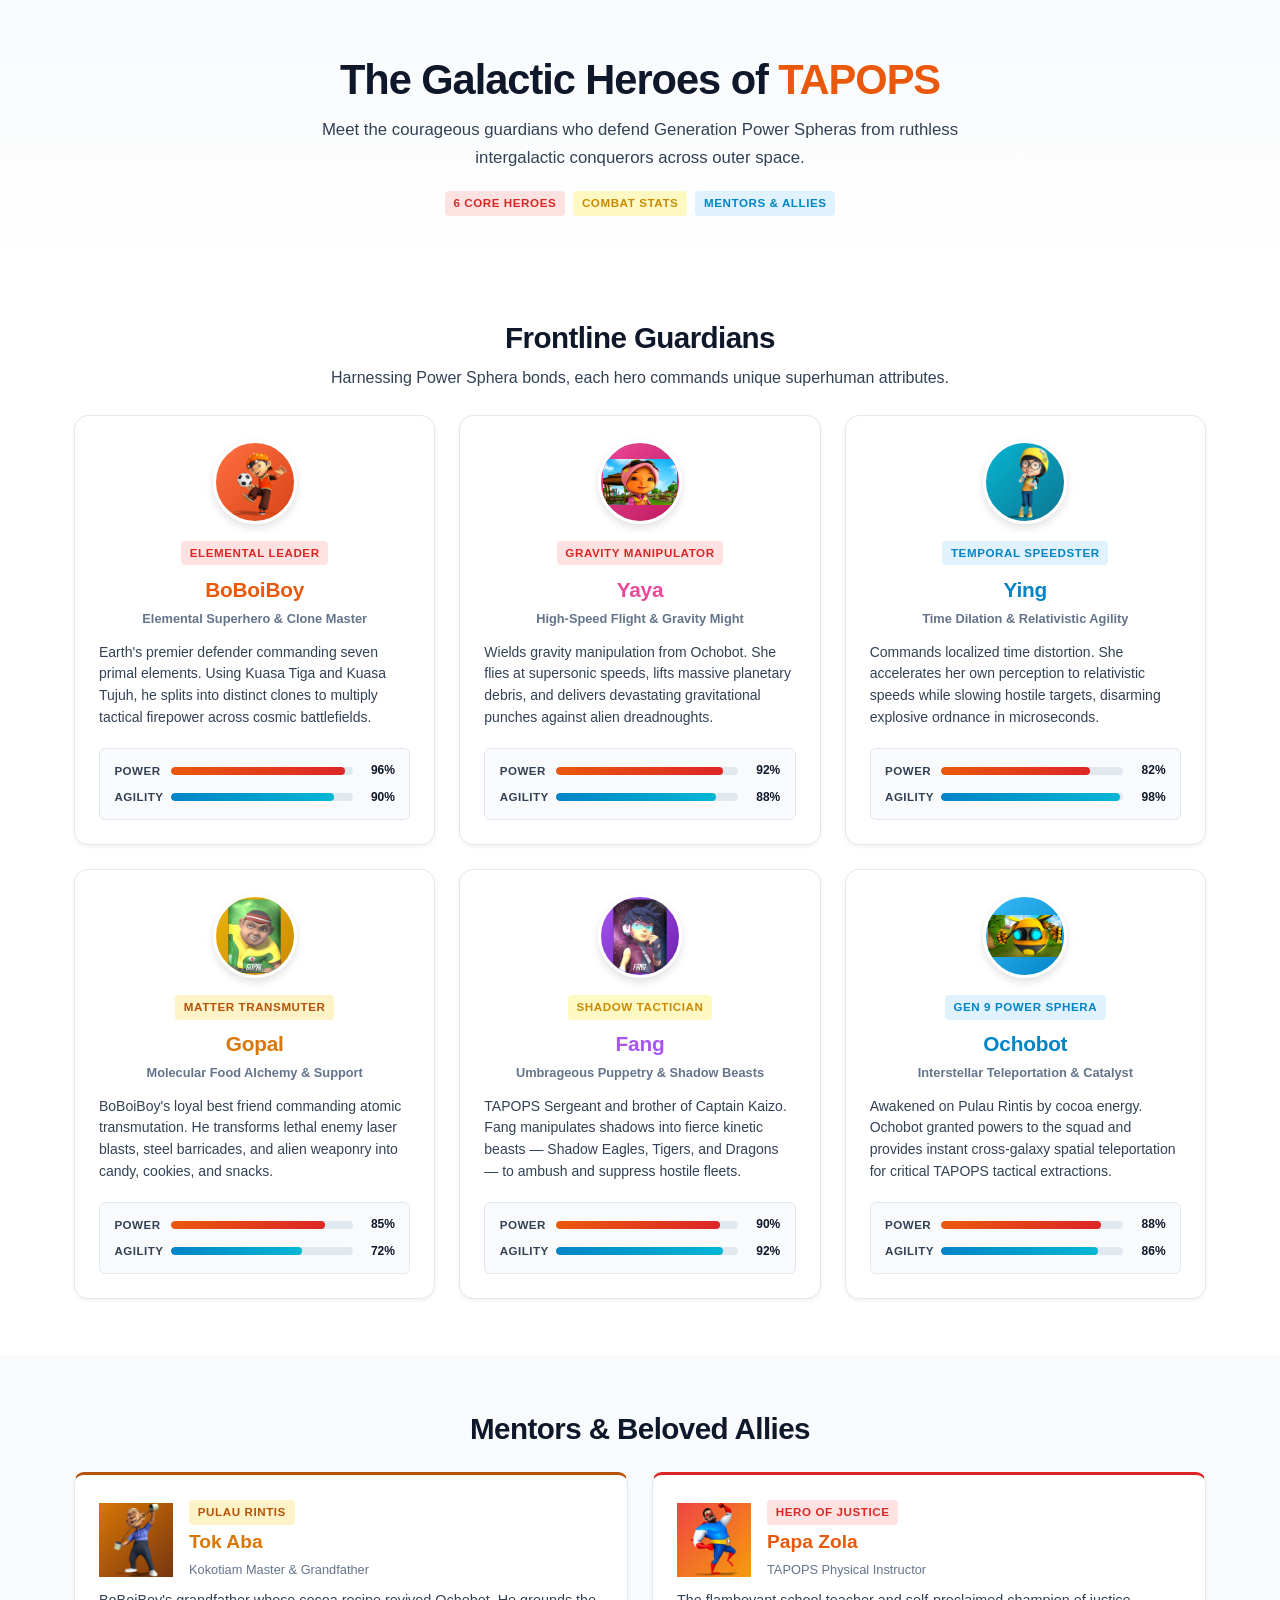
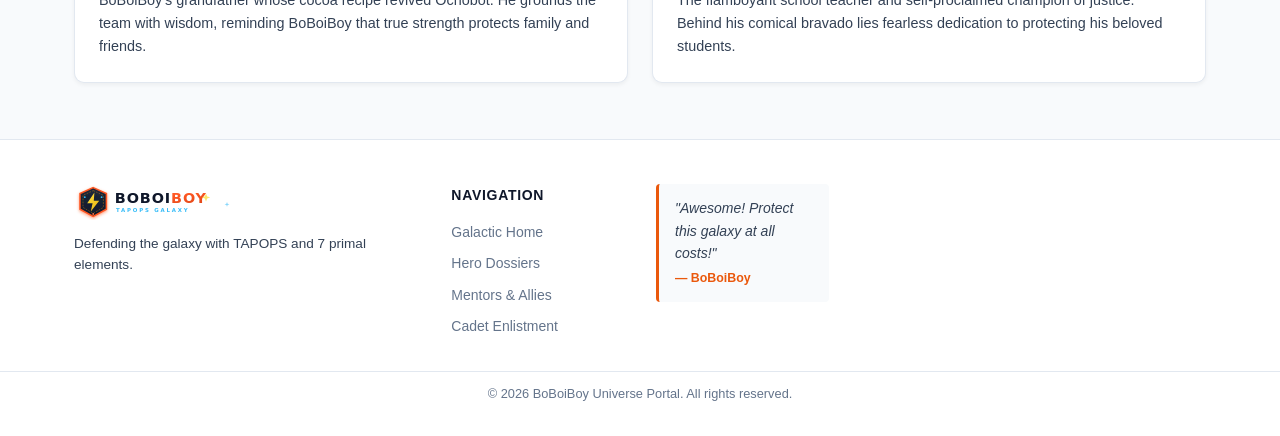
==== commit 7276eccd: "feat: completely remove academic dossier card and checklist from contact.html" ====
--- a/characters.html
+++ b/characters.html
@@ -177,7 +177,7 @@
           <li><a href="home.html" class="footer-link">Galactic Home</a></li>
           <li><a href="#hero-squad" class="footer-link">Hero Dossiers</a></li>
           <li><a href="#mentors" class="footer-link">Mentors &amp; Allies</a></li>
-          <li><a href="contact.html#cadet-dossier" class="footer-link">Cadet Dossier</a></li>
+          <li><a href="contact.html#cadet-enlistment" class="footer-link">Cadet Enlistment</a></li>
         </ul>
       </div>
       <div>
--- a/css/style.css
+++ b/css/style.css
@@ -846,77 +846,6 @@
   width: 1.05rem;
   height: 1.05rem;
   cursor: pointer;
-}
-
-.student-card {
-  background-color: #ffffff;
-  border: 1px solid var(--border-color);
-  border-radius: var(--radius-lg);
-  padding: 1.75rem;
-  box-shadow: var(--shadow-subtle);
-}
-
-.student-header {
-  display: flex;
-  align-items: center;
-  gap: 1rem;
-  margin-bottom: 1.25rem;
-  padding-bottom: 1rem;
-  border-bottom: 1px solid var(--border-color);
-}
-
-.student-avatar-badge {
-  width: 52px;
-  height: 52px;
-  border-radius: 12px;
-  background: linear-gradient(135deg, #ea580c, #c2410c);
-  color: #ffffff;
-  font-weight: 800;
-  font-size: 1.2rem;
-  display: flex;
-  align-items: center;
-  justify-content: center;
-  box-shadow: 0 4px 8px rgba(234, 88, 12, 0.25);
-}
-
-.student-table {
-  width: 100%;
-  border-collapse: collapse;
-  margin-bottom: 1.25rem;
-  font-size: 0.875rem;
-}
-
-.student-table td {
-  padding: 0.55rem 0.65rem;
-  border-bottom: 1px solid var(--border-color);
-}
-
-.student-table td.label {
-  font-weight: 700;
-  color: var(--text-muted);
-  width: 36%;
-}
-
-.student-table td.value {
-  color: var(--text-primary);
-  font-weight: 600;
-}
-
-.checklist-list, .compliance-list {
-  list-style: none;
-  padding: 0;
-  margin: 0;
-  display: flex;
-  flex-direction: column;
-  gap: 0.4rem;
-}
-
-.checklist-item {
-  display: flex;
-  align-items: center;
-  gap: 0.5rem;
-  font-size: 0.85rem;
-  color: var(--text-secondary);
 }
 
 .faq-list {
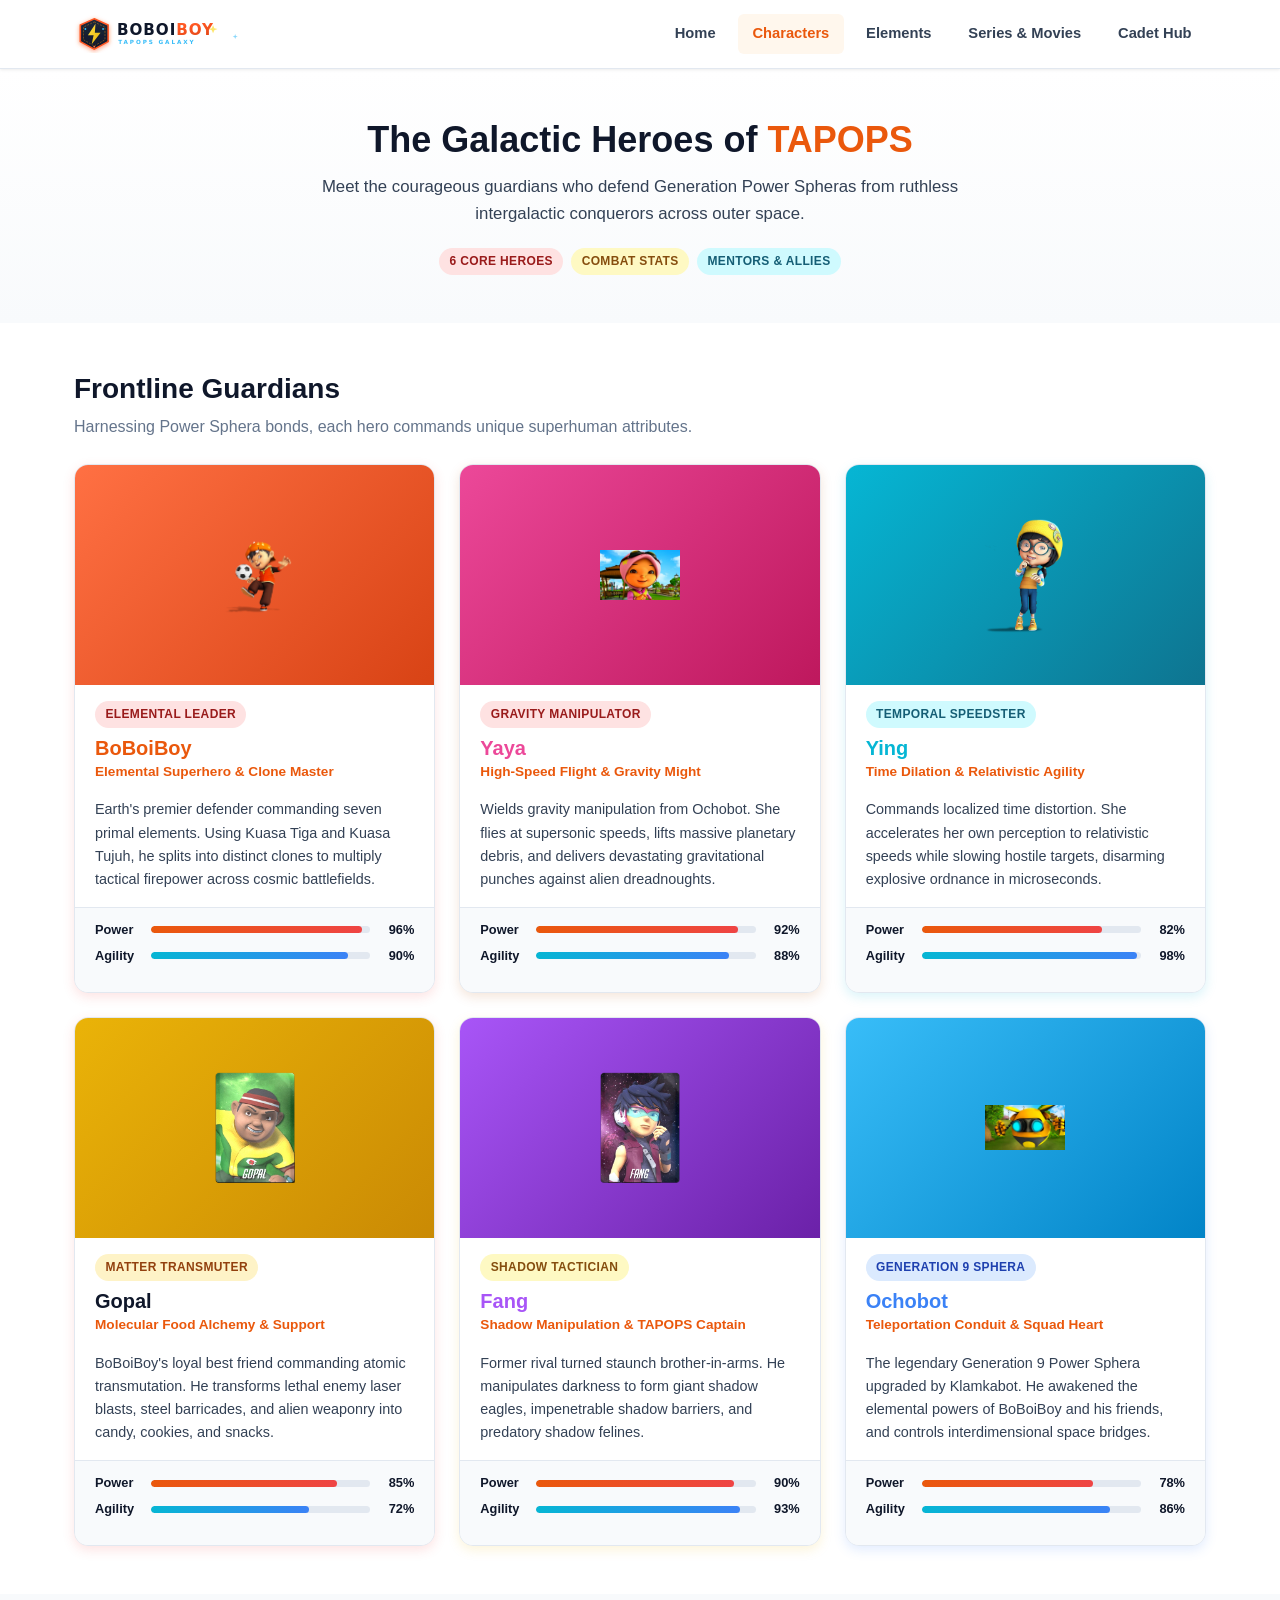
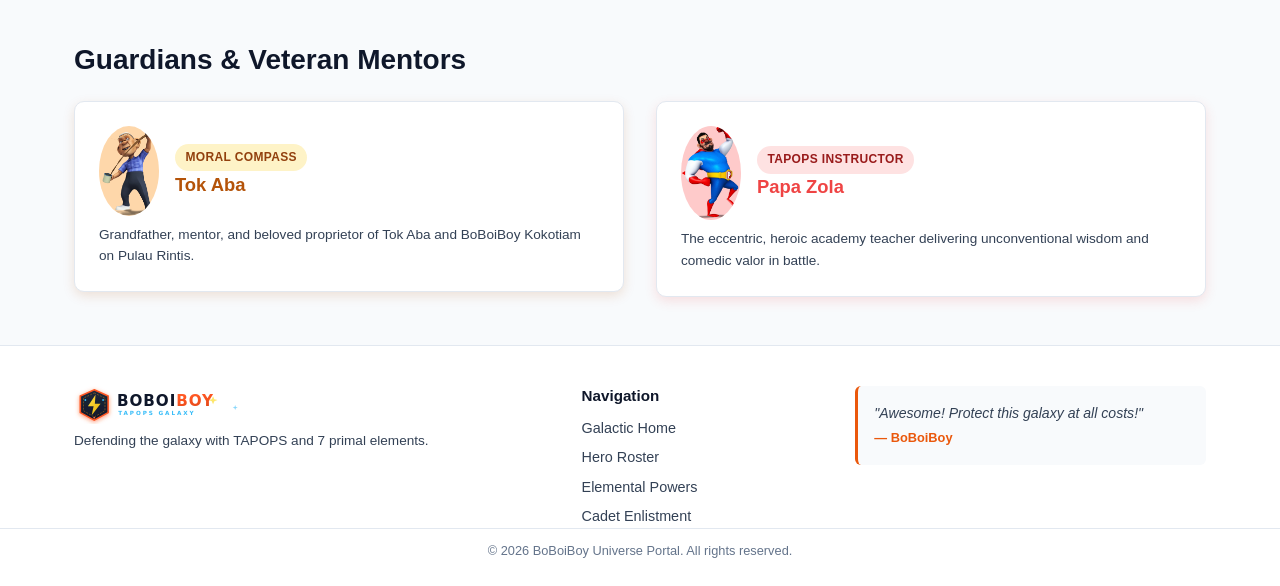
==== commit 9019a478: "chore: standardize project to exactly 5 interconnected pages under 200 lines" ====
--- a/characters.html
+++ b/characters.html
@@ -3,10 +3,9 @@
 <head>
   <meta charset="UTF-8">
   <meta name="viewport" content="width=device-width, initial-scale=1.0">
-  <meta name="description" content="Explore the galactic heroes of TAPOPS in the BoBoiBoy Universe. Complete dossiers for BoBoiBoy, Yaya, Ying, Gopal, Fang, Ochobot, and mentors Tok Aba and Papa Zola.">
+  <meta name="description" content="Explore galactic heroes of TAPOPS in BoBoiBoy Universe. Complete dossiers for BoBoiBoy, Yaya, Ying, Gopal, Fang, Ochobot, Tok Aba, Papa Zola.">
   <title>Galactic Heroes &amp; Cadets | BoBoiBoy Universe</title>
   <link rel="stylesheet" href="css/style.css">
-
   <style>
     .hero-dossier-highlight {
       background-color: #f8fafc; background-image: none; background-position: center top;
@@ -21,6 +20,25 @@
   </style>
 </head>
 <body>
+
+  <header class="master-header">
+    <div class="container nav-container">
+      <a href="index.html" class="nav-brand" aria-label="BoBoiBoy Galactic Universe Home">
+        <img src="images/logo.svg" alt="BoBoiBoy Logo" class="brand-logo" width="160" height="42">
+      </a>
+      <input type="checkbox" id="nav-toggle" class="nav-toggle-input" aria-label="Toggle navigation menu">
+      <label for="nav-toggle" class="nav-toggle-label"><span class="hamburger-bar"></span><span class="hamburger-bar"></span><span class="hamburger-bar"></span></label>
+      <nav class="nav-menu">
+        <ul class="nav-list">
+          <li><a href="index.html" class="nav-link">Home</a></li>
+          <li><a href="characters.html" class="nav-link active">Characters</a></li>
+          <li><a href="elements.html" class="nav-link">Elements</a></li>
+          <li><a href="series.html" class="nav-link">Series &amp; Movies</a></li>
+          <li><a href="contact.html" class="nav-link">Cadet Hub</a></li>
+        </ul>
+      </nav>
+    </div>
+  </header>
 
   <main>
     <section class="hero" aria-labelledby="characters-page-title">
@@ -39,16 +57,9 @@
         </div>
 
         <div class="character-grid">
-
           <article class="character-card glow-fire">
-            <div class="character-avatar-wrap" style="background: linear-gradient(135deg, #ff7043, #d84315);">
-              <img src="images/boboiboy.png" alt="BoBoiBoy Avatar" class="character-avatar" width="80" height="80">
-            </div>
-            <div class="character-header">
-              <span class="badge badge-fire mb-1">Elemental Leader</span>
-              <h3 class="character-name text-orange">BoBoiBoy</h3>
-              <div class="character-alias">Elemental Superhero &amp; Clone Master</div>
-            </div>
+            <div class="character-avatar-wrap" style="background: linear-gradient(135deg, #ff7043, #d84315);"><img src="images/boboiboy.png" alt="BoBoiBoy Avatar" class="character-avatar" width="80" height="80"></div>
+            <div class="character-header"><span class="badge badge-fire mb-1">Elemental Leader</span><h3 class="character-name text-orange">BoBoiBoy</h3><div class="character-alias">Elemental Superhero &amp; Clone Master</div></div>
             <p class="character-bio">Earth's premier defender commanding seven primal elements. Using Kuasa Tiga and Kuasa Tujuh, he splits into distinct clones to multiply tactical firepower across cosmic battlefields.</p>
             <div class="stat-group">
               <div class="stat-row"><span class="stat-name">Power</span><div class="stat-bar"><div class="stat-fill fill-power" style="width: 96%;" role="progressbar" aria-valuenow="96" aria-valuemin="0" aria-valuemax="100"></div></div><span class="stat-value">96%</span></div>
@@ -57,14 +68,8 @@
           </article>
 
           <article class="character-card glow-earth">
-            <div class="character-avatar-wrap" style="background: linear-gradient(135deg, #ec4899, #be185d);">
-              <img src="images/yaya.png" alt="Yaya Avatar" class="character-avatar" width="80" height="80">
-            </div>
-            <div class="character-header">
-              <span class="badge badge-fire mb-1">Gravity Manipulator</span>
-              <h3 class="character-name" style="color: #ec4899;">Yaya</h3>
-              <div class="character-alias">High-Speed Flight &amp; Gravity Might</div>
-            </div>
+            <div class="character-avatar-wrap" style="background: linear-gradient(135deg, #ec4899, #be185d);"><img src="images/yaya.png" alt="Yaya Avatar" class="character-avatar" width="80" height="80"></div>
+            <div class="character-header"><span class="badge badge-fire mb-1">Gravity Manipulator</span><h3 class="character-name" style="color: #ec4899;">Yaya</h3><div class="character-alias">High-Speed Flight &amp; Gravity Might</div></div>
             <p class="character-bio">Wields gravity manipulation from Ochobot. She flies at supersonic speeds, lifts massive planetary debris, and delivers devastating gravitational punches against alien dreadnoughts.</p>
             <div class="stat-group">
               <div class="stat-row"><span class="stat-name">Power</span><div class="stat-bar"><div class="stat-fill fill-power" style="width: 92%;" role="progressbar" aria-valuenow="92" aria-valuemin="0" aria-valuemax="100"></div></div><span class="stat-value">92%</span></div>
@@ -73,14 +78,8 @@
           </article>
 
           <article class="character-card glow-wind">
-            <div class="character-avatar-wrap" style="background: linear-gradient(135deg, #06b6d4, #0e7490);">
-              <img src="images/ying.png" alt="Ying Avatar" class="character-avatar" width="80" height="80">
-            </div>
-            <div class="character-header">
-              <span class="badge badge-wind mb-1">Temporal Speedster</span>
-              <h3 class="character-name text-wind">Ying</h3>
-              <div class="character-alias">Time Dilation &amp; Relativistic Agility</div>
-            </div>
+            <div class="character-avatar-wrap" style="background: linear-gradient(135deg, #06b6d4, #0e7490);"><img src="images/ying.png" alt="Ying Avatar" class="character-avatar" width="80" height="80"></div>
+            <div class="character-header"><span class="badge badge-wind mb-1">Temporal Speedster</span><h3 class="character-name text-wind">Ying</h3><div class="character-alias">Time Dilation &amp; Relativistic Agility</div></div>
             <p class="character-bio">Commands localized time distortion. She accelerates her own perception to relativistic speeds while slowing hostile targets, disarming explosive ordnance in microseconds.</p>
             <div class="stat-group">
               <div class="stat-row"><span class="stat-name">Power</span><div class="stat-bar"><div class="stat-fill fill-power" style="width: 82%;" role="progressbar" aria-valuenow="82" aria-valuemin="0" aria-valuemax="100"></div></div><span class="stat-value">82%</span></div>
@@ -89,14 +88,8 @@
           </article>
 
           <article class="character-card glow-fire">
-            <div class="character-avatar-wrap" style="background: linear-gradient(135deg, #eab308, #ca8a04);">
-              <img src="images/gopal.png" alt="Gopal Avatar" class="character-avatar" width="80" height="80">
-            </div>
-            <div class="character-header">
-              <span class="badge badge-earth mb-1">Matter Transmuter</span>
-              <h3 class="character-name text-amber">Gopal</h3>
-              <div class="character-alias">Molecular Food Alchemy &amp; Support</div>
-            </div>
+            <div class="character-avatar-wrap" style="background: linear-gradient(135deg, #eab308, #ca8a04);"><img src="images/gopal.png" alt="Gopal Avatar" class="character-avatar" width="80" height="80"></div>
+            <div class="character-header"><span class="badge badge-earth mb-1">Matter Transmuter</span><h3 class="character-name text-amber">Gopal</h3><div class="character-alias">Molecular Food Alchemy &amp; Support</div></div>
             <p class="character-bio">BoBoiBoy's loyal best friend commanding atomic transmutation. He transforms lethal enemy laser blasts, steel barricades, and alien weaponry into candy, cookies, and snacks.</p>
             <div class="stat-group">
               <div class="stat-row"><span class="stat-name">Power</span><div class="stat-bar"><div class="stat-fill fill-power" style="width: 85%;" role="progressbar" aria-valuenow="85" aria-valuemin="0" aria-valuemax="100"></div></div><span class="stat-value">85%</span></div>
@@ -105,37 +98,24 @@
           </article>
 
           <article class="character-card glow-lightning">
-            <div class="character-avatar-wrap" style="background: linear-gradient(135deg, #a855f7, #6b21a8);">
-              <img src="images/fang.png" alt="Fang Avatar" class="character-avatar" width="80" height="80">
-            </div>
-            <div class="character-header">
-              <span class="badge badge-lightning mb-1">Shadow Tactician</span>
-              <h3 class="character-name" style="color: #a855f7;">Fang</h3>
-              <div class="character-alias">Umbrageous Puppetry &amp; Shadow Beasts</div>
-            </div>
-            <p class="character-bio">TAPOPS Sergeant and brother of Captain Kaizo. Fang manipulates shadows into fierce kinetic beasts &mdash; Shadow Eagles, Tigers, and Dragons &mdash; to ambush and suppress hostile fleets.</p>
+            <div class="character-avatar-wrap" style="background: linear-gradient(135deg, #a855f7, #6b21a8);"><img src="images/fang.png" alt="Fang Avatar" class="character-avatar" width="80" height="80"></div>
+            <div class="character-header"><span class="badge badge-lightning mb-1">Shadow Tactician</span><h3 class="character-name" style="color: #a855f7;">Fang</h3><div class="character-alias">Shadow Manipulation &amp; TAPOPS Captain</div></div>
+            <p class="character-bio">Former rival turned staunch brother-in-arms. He manipulates darkness to form giant shadow eagles, impenetrable shadow barriers, and predatory shadow felines.</p>
             <div class="stat-group">
               <div class="stat-row"><span class="stat-name">Power</span><div class="stat-bar"><div class="stat-fill fill-power" style="width: 90%;" role="progressbar" aria-valuenow="90" aria-valuemin="0" aria-valuemax="100"></div></div><span class="stat-value">90%</span></div>
-              <div class="stat-row"><span class="stat-name">Agility</span><div class="stat-bar"><div class="stat-fill fill-agility" style="width: 92%;" role="progressbar" aria-valuenow="92" aria-valuemin="0" aria-valuemax="100"></div></div><span class="stat-value">92%</span></div>
+              <div class="stat-row"><span class="stat-name">Agility</span><div class="stat-bar"><div class="stat-fill fill-agility" style="width: 93%;" role="progressbar" aria-valuenow="93" aria-valuemin="0" aria-valuemax="100"></div></div><span class="stat-value">93%</span></div>
             </div>
           </article>
 
-          <article class="character-card glow-wind">
-            <div class="character-avatar-wrap" style="background: linear-gradient(135deg, #38bdf8, #0284c7);">
-              <img src="images/ochobot.png" alt="Ochobot Avatar" class="character-avatar" width="80" height="80">
-            </div>
-            <div class="character-header">
-              <span class="badge badge-wind mb-1">Gen 9 Power Sphera</span>
-              <h3 class="character-name text-wind">Ochobot</h3>
-              <div class="character-alias">Interstellar Teleportation &amp; Catalyst</div>
-            </div>
-            <p class="character-bio">Awakened on Pulau Rintis by cocoa energy. Ochobot granted powers to the squad and provides instant cross-galaxy spatial teleportation for critical TAPOPS tactical extractions.</p>
+          <article class="character-card glow-water">
+            <div class="character-avatar-wrap" style="background: linear-gradient(135deg, #38bdf8, #0284c7);"><img src="images/ochobot.png" alt="Ochobot Avatar" class="character-avatar" width="80" height="80"></div>
+            <div class="character-header"><span class="badge badge-water mb-1">Generation 9 Sphera</span><h3 class="character-name text-water">Ochobot</h3><div class="character-alias">Teleportation Conduit &amp; Squad Heart</div></div>
+            <p class="character-bio">The legendary Generation 9 Power Sphera upgraded by Klamkabot. He awakened the elemental powers of BoBoiBoy and his friends, and controls interdimensional space bridges.</p>
             <div class="stat-group">
-              <div class="stat-row"><span class="stat-name">Power</span><div class="stat-bar"><div class="stat-fill fill-power" style="width: 88%;" role="progressbar" aria-valuenow="88" aria-valuemin="0" aria-valuemax="100"></div></div><span class="stat-value">88%</span></div>
+              <div class="stat-row"><span class="stat-name">Power</span><div class="stat-bar"><div class="stat-fill fill-power" style="width: 78%;" role="progressbar" aria-valuenow="78" aria-valuemin="0" aria-valuemax="100"></div></div><span class="stat-value">78%</span></div>
               <div class="stat-row"><span class="stat-name">Agility</span><div class="stat-bar"><div class="stat-fill fill-agility" style="width: 86%;" role="progressbar" aria-valuenow="86" aria-valuemin="0" aria-valuemax="100"></div></div><span class="stat-value">86%</span></div>
             </div>
           </article>
-
         </div>
       </div>
     </section>
@@ -143,22 +123,16 @@
     <section class="section section-alt" id="mentors" aria-labelledby="mentors-heading">
       <div class="container">
         <div class="section-header" style="margin-bottom: 1.5rem;">
-          <h2 class="section-title" id="mentors-heading">Mentors &amp; Beloved Allies</h2>
+          <h2 class="section-title" id="mentors-heading">Guardians &amp; Veteran Mentors</h2>
         </div>
         <div class="grid-2">
           <article class="card glow-earth">
-            <div class="flex items-center gap-2 mb-2">
-              <img src="images/tok-aba.png" alt="Tok Aba Avatar" class="character-avatar" width="70" height="70" style="background:linear-gradient(135deg,#d97706,#78350f);">
-              <div><span class="badge badge-earth">Pulau Rintis</span><h3 class="card-title text-amber" style="margin:0.15rem 0;">Tok Aba</h3><div class="text-muted" style="font-size:0.8rem;">Kokotiam Master &amp; Grandfather</div></div>
-            </div>
-            <p class="text-secondary" style="font-size:0.9rem;">BoBoiBoy's grandfather whose cocoa recipe revived Ochobot. He grounds the team with wisdom, reminding BoBoiBoy that true strength protects family and friends.</p>
+            <div class="flex items-center gap-2 mb-1"><img src="images/tok-aba.png" alt="Tok Aba Portrait" width="60" height="60" style="border-radius:50%; background:#fed7aa;"><div><span class="badge badge-earth">Moral Compass</span><h3 class="card-title text-earth" style="margin:0.1rem 0;">Tok Aba</h3></div></div>
+            <p class="text-secondary" style="font-size:0.85rem;">Grandfather, mentor, and beloved proprietor of Tok Aba and BoBoiBoy Kokotiam on Pulau Rintis.</p>
           </article>
           <article class="card glow-fire">
-            <div class="flex items-center gap-2 mb-2">
-              <img src="images/papa-zola.png" alt="Papa Zola Avatar" class="character-avatar" width="70" height="70" style="background:linear-gradient(135deg,#ef4444,#f59e0b);">
-              <div><span class="badge badge-fire">Hero of Justice</span><h3 class="card-title text-orange" style="margin:0.15rem 0;">Papa Zola</h3><div class="text-muted" style="font-size:0.8rem;">TAPOPS Physical Instructor</div></div>
-            </div>
-            <p class="text-secondary" style="font-size:0.9rem;">The flamboyant school teacher and self-proclaimed champion of justice. Behind his comical bravado lies fearless dedication to protecting his beloved students.</p>
+            <div class="flex items-center gap-2 mb-1"><img src="images/papa-zola.png" alt="Papa Zola Portrait" width="60" height="60" style="border-radius:50%; background:#fecaca;"><div><span class="badge badge-fire">TAPOPS Instructor</span><h3 class="card-title text-fire" style="margin:0.1rem 0;">Papa Zola</h3></div></div>
+            <p class="text-secondary" style="font-size:0.85rem;">The eccentric, heroic academy teacher delivering unconventional wisdom and comedic valor in battle.</p>
           </article>
         </div>
       </div>
@@ -168,15 +142,15 @@
   <footer class="site-footer">
     <div class="container footer-grid">
       <div class="footer-brand">
-        <a href="home.html" class="nav-brand"><img src="images/logo.svg" alt="BoBoiBoy Logo" class="brand-logo" width="140" height="36"></a>
+        <a href="index.html" class="nav-brand"><img src="images/logo.svg" alt="BoBoiBoy Logo" class="brand-logo" width="140" height="36"></a>
         <p class="text-secondary" style="font-size:0.85rem; margin-top:0.4rem;">Defending the galaxy with TAPOPS and 7 primal elements.</p>
       </div>
       <div>
         <h4 class="footer-col-title">Navigation</h4>
         <ul class="footer-links">
-          <li><a href="home.html" class="footer-link">Galactic Home</a></li>
-          <li><a href="#hero-squad" class="footer-link">Hero Dossiers</a></li>
-          <li><a href="#mentors" class="footer-link">Mentors &amp; Allies</a></li>
+          <li><a href="index.html" class="footer-link">Galactic Home</a></li>
+          <li><a href="characters.html" class="footer-link">Hero Roster</a></li>
+          <li><a href="elements.html" class="footer-link">Elemental Powers</a></li>
           <li><a href="contact.html#cadet-enlistment" class="footer-link">Cadet Enlistment</a></li>
         </ul>
       </div>
--- a/css/style.css
+++ b/css/style.css
@@ -1,1064 +1,187 @@
-/* BoBoiBoy Universe - Academic Project 1 Unified Stylesheet */
+/* BoBoiBoy Universe - Pure CSS3 Stylesheet */
 :root {
-  --primary-orange: #ea580c;
-  --primary-orange-hover: #c2410c;
-  --primary-orange-light: #fff7ed;
-  --bg-main: #ffffff;
-  --bg-surface: #f8fafc;
-  --bg-surface-alt: #f1f5f9;
-  --text-primary: #0f172a;
-  --text-secondary: #334155;
-  --text-muted: #64748b;
-  --border-color: #e2e8f0;
-  --border-focus: #ea580c;
-  --shadow-subtle: 0 2px 4px rgba(0, 0, 0, 0.05);
-  --shadow-card: 0 4px 6px -1px rgba(0, 0, 0, 0.05), 0 2px 4px -2px rgba(0, 0, 0, 0.05);
-  --shadow-hover: 0 10px 15px -3px rgba(0, 0, 0, 0.08), 0 4px 6px -4px rgba(0, 0, 0, 0.04);
-  --radius-sm: 6px;
-  --radius: 10px;
-  --radius-lg: 14px;
-  --radius-full: 9999px;
+  --primary-orange: #ea580c; --primary-hover: #c2410c; --primary-subtle: #fff7ed;
+  --bg-main: #ffffff; --bg-surface: #f8fafc; --bg-surface-alt: #f1f5f9;
+  --text-primary: #0f172a; --text-secondary: #334155; --text-muted: #64748b;
+  --border-color: #e2e8f0; --border-focus: #ea580c;
+  --shadow-sm: 0 1px 3px rgba(0,0,0,0.08); --shadow-card: 0 4px 6px -1px rgba(0,0,0,0.06);
+  --radius-sm: 6px; --radius: 10px; --radius-lg: 14px; --radius-full: 9999px;
   --font-sans: -apple-system, BlinkMacSystemFont, 'Segoe UI', Roboto, Helvetica, Arial, sans-serif;
-  --container-width: 1180px;
+  --color-lightning: #eab308; --color-wind: #06b6d4; --color-earth: #b45309;
+  --color-fire: #ef4444; --color-water: #3b82f6; --color-leaf: #22c55e; --color-light: #f59e0b;
 }
 
-*, *::before, *::after {
-  box-sizing: border-box;
-  margin: 0;
-  padding: 0;
-}
+*, *::before, *::after { box-sizing: border-box; margin: 0; padding: 0; }
+body { font-family: var(--font-sans); font-size: 0.95rem; line-height: 1.6; color: var(--text-primary); background: var(--bg-main); min-height: 100vh; }
+a { color: var(--primary-orange); text-decoration: none; transition: color 0.15s ease; }
+a:hover { color: var(--primary-hover); }
+img { max-width: 100%; height: auto; display: block; }
+h1, h2, h3, h4 { color: var(--text-primary); font-weight: 800; line-height: 1.25; }
 
-body {
-  font-family: var(--font-sans);
-  font-size: 0.95rem;
-  font-weight: 400;
-  line-height: 1.6;
-  color: var(--text-primary);
-  background-color: var(--bg-main);
-  background-image: none;
-  background-repeat: no-repeat;
-  background-position: center top;
-  background-size: auto;
-  background-attachment: scroll;
-  min-height: 100vh;
-  display: flex;
-  flex-direction: column;
-  -webkit-font-smoothing: antialiased;
-}
+/* Layout & Containers */
+.container { width: 100%; max-width: 1180px; margin: 0 auto; padding: 0 1.5rem; }
+.section { padding: 3rem 0; }
+.section-alt { background-color: var(--bg-surface); }
+.section-header { margin-bottom: 2rem; }
+.section-title { font-size: 1.75rem; margin-bottom: 0.5rem; }
+.section-subtitle { font-size: 1rem; color: var(--text-muted); font-weight: 400; }
 
-a {
-  color: var(--primary-orange);
-  text-decoration: none;
-  transition: color 0.15s ease;
-}
+/* Master Header & Navigation */
+.master-header { background: #fff; border-bottom: 1px solid var(--border-color); position: sticky; top: 0; z-index: 100; box-shadow: var(--shadow-sm); }
+.nav-container { display: flex; align-items: center; justify-content: space-between; height: 68px; }
+.brand-logo { height: 38px; width: auto; }
+.nav-menu { display: flex; align-items: center; }
+.nav-list { display: flex; list-style: none; gap: 0.5rem; }
+.nav-link { display: inline-flex; align-items: center; padding: 0.5rem 0.9rem; font-weight: 600; font-size: 0.92rem; color: var(--text-secondary); border-radius: var(--radius-sm); transition: all 0.15s ease; }
+.nav-link:hover, .nav-link.active { color: var(--primary-orange); background-color: var(--primary-subtle); }
+.nav-toggle-input, .nav-toggle-label { display: none; }
 
-a:hover {
-  color: var(--primary-orange-hover);
-}
+/* Master Frame Architecture */
+.master-wrapper { display: flex; flex-direction: column; min-height: 100vh; }
+.main-frame-container { flex: 1 1 auto; width: 100%; position: relative; }
+.master-iframe { width: 100%; height: calc(100vh - 68px); border: none; display: block; }
 
-img {
-  max-width: 100%;
-  height: auto;
-  display: block;
-}
+/* Grids */
+.grid-2 { display: grid; grid-template-columns: repeat(2, 1fr); gap: 2rem; align-items: start; }
+.stats-grid { display: grid; grid-template-columns: repeat(4, 1fr); gap: 1rem; }
+.character-grid { display: grid; grid-template-columns: repeat(auto-fit, minmax(280px, 1fr)); gap: 1.5rem; }
+.elements-grid { display: grid; grid-template-columns: repeat(auto-fit, minmax(240px, 1fr)); gap: 1.25rem; }
+.elements-spectrum-grid { display: grid; grid-template-columns: repeat(auto-fit, minmax(130px, 1fr)); gap: 0.75rem; }
+.footer-grid { display: grid; grid-template-columns: 2fr 1fr 1.5fr; gap: 2.5rem; }
+.timeline { display: grid; grid-template-columns: repeat(auto-fit, minmax(280px, 1fr)); gap: 1.5rem; }
 
-.container {
-  width: 100%;
-  max-width: var(--container-width);
-  margin-left: auto;
-  margin-right: auto;
-  padding-left: 1.5rem;
-  padding-right: 1.5rem;
-}
+/* Hero Section */
+.hero { padding: 3rem 0; background: linear-gradient(180deg, #fff 0%, var(--bg-surface) 100%); }
+.hero-grid { display: grid; grid-template-columns: 1.2fr 0.8fr; gap: 2.5rem; align-items: center; }
+.hero-title { font-size: 2.25rem; margin-bottom: 1rem; }
+.hero-subtitle { font-size: 1.05rem; color: var(--text-secondary); font-weight: 400; margin-bottom: 1.5rem; }
+.hero-cta { display: flex; gap: 1rem; flex-wrap: wrap; }
+.hero-visual { display: flex; justify-content: center; }
+.highlight { color: var(--primary-orange); }
 
-.section {
-  padding-top: 3.5rem;
-  padding-bottom: 3.5rem;
-}
+/* Cards & Components */
+.card { background: #fff; border: 1px solid var(--border-color); border-radius: var(--radius); padding: 1.5rem; box-shadow: var(--shadow-card); }
+.card-title { font-size: 1.15rem; margin-bottom: 0.5rem; }
+.card-footer { padding-top: 0.75rem; margin-top: 0.75rem; border-top: 1px solid var(--border-color); }
+.stats-strip { background: var(--bg-surface); padding: 1.5rem 0; border-top: 1px solid var(--border-color); border-bottom: 1px solid var(--border-color); }
+.stat-card { background: #fff; border: 1px solid var(--border-color); border-radius: var(--radius); padding: 1.25rem 1rem; text-align: center; box-shadow: var(--shadow-sm); }
+.stat-number { font-size: 2rem; font-weight: 800; color: var(--primary-orange); line-height: 1; margin-bottom: 0.35rem; }
+.stat-label { font-size: 0.85rem; font-weight: 600; color: var(--text-secondary); }
 
-.section-alt {
-  background-color: var(--bg-surface);
-}
+/* Buttons & Badges */
+.btn { display: inline-flex; align-items: center; justify-content: center; padding: 0.65rem 1.25rem; font-size: 0.95rem; font-weight: 600; border-radius: var(--radius-sm); border: 1px solid transparent; cursor: pointer; transition: all 0.15s ease; text-align: center; }
+.btn-primary { background: var(--primary-orange); color: #fff; }
+.btn-primary:hover { background: var(--primary-hover); color: #fff; }
+.btn-secondary { background: #fff; color: var(--text-primary); border-color: var(--border-color); }
+.btn-secondary:hover { background: var(--bg-surface); border-color: var(--text-muted); }
+.btn-lg { padding: 0.8rem 1.6rem; font-size: 1rem; }
+.badge { display: inline-flex; align-items: center; padding: 0.25rem 0.65rem; font-size: 0.75rem; font-weight: 700; border-radius: var(--radius-full); text-transform: uppercase; letter-spacing: 0.03em; }
+.badge-lightning { background: #fef9c3; color: #854d0e; }
+.badge-wind { background: #cffafe; color: #155e75; }
+.badge-earth { background: #fef3c7; color: #92400e; }
+.badge-fire { background: #fee2e2; color: #991b1b; }
+.badge-water { background: #dbeafe; color: #1e40af; }
+.badge-leaf { background: #dcfce7; color: #166534; }
+.badge-light { background: #fef3c7; color: #b45309; }
 
-.section-header {
-  text-align: center;
-  max-width: 720px;
-  margin-left: auto;
-  margin-right: auto;
-  margin-bottom: 2.25rem;
-}
+/* Character Cards & Combat Stat Bars */
+.character-card { background: #fff; border: 1px solid var(--border-color); border-radius: var(--radius-lg); overflow: hidden; display: flex; flex-direction: column; box-shadow: var(--shadow-card); transition: transform 0.2s, box-shadow 0.2s; }
+.character-card:hover { transform: translateY(-4px); box-shadow: 0 10px 15px -3px rgba(0,0,0,0.1); }
+.character-avatar-wrap { height: 220px; background: linear-gradient(135deg, var(--bg-surface) 0%, #e2e8f0 100%); display: flex; align-items: center; justify-content: center; overflow: hidden; padding: 1rem; }
+.character-avatar { max-height: 100%; max-width: 100%; object-fit: contain; }
+.character-header { padding: 1rem 1.25rem 0.5rem 1.25rem; }
+.character-name { font-size: 1.25rem; }
+.character-alias { font-size: 0.85rem; color: var(--primary-orange); font-weight: 600; margin-bottom: 0.5rem; }
+.character-bio { padding: 0 1.25rem 1rem 1.25rem; font-size: 0.9rem; color: var(--text-secondary); flex-grow: 1; }
+.stat-group { padding: 0.75rem 1.25rem 1.25rem 1.25rem; border-top: 1px solid var(--border-color); background: var(--bg-surface); }
+.stat-row { display: flex; align-items: center; justify-content: space-between; font-size: 0.8rem; margin-bottom: 0.35rem; font-weight: 600; }
+.stat-name { width: 48px; }
+.stat-value { width: 36px; text-align: right; }
+.stat-bar { flex: 1; background: #e2e8f0; height: 7px; border-radius: var(--radius-full); overflow: hidden; margin: 0 0.5rem; }
+.stat-fill { height: 100%; border-radius: var(--radius-full); background: var(--primary-orange); }
+.fill-power { background: linear-gradient(90deg, #ea580c, #ef4444); }
+.fill-agility { background: linear-gradient(90deg, #06b6d4, #3b82f6); }
 
-.section-title {
-  font-size: 1.85rem;
-  font-weight: 800;
-  color: var(--text-primary);
-  line-height: 1.25;
-  margin-bottom: 0.5rem;
-  letter-spacing: -0.02em;
-}
+/* Element Cards */
+.element-card { background: #fff; border: 1px solid var(--border-color); border-radius: var(--radius); padding: 1.25rem; text-align: center; box-shadow: var(--shadow-card); }
+.element-header { display: flex; align-items: center; justify-content: space-between; margin-bottom: 0.75rem; }
+.element-icon-wrap { width: 56px; height: 56px; margin: 0 auto; border-radius: 50%; display: flex; align-items: center; justify-content: center; background: var(--bg-surface); }
+.element-name { font-size: 1.1rem; margin-bottom: 0.25rem; }
 
-.section-subtitle {
-  font-size: 1rem;
-  color: var(--text-secondary);
-  line-height: 1.6;
-}
-
-.hero {
-  padding-top: 3.5rem;
-  padding-bottom: 3rem;
-  background: linear-gradient(180deg, var(--bg-surface) 0%, var(--bg-main) 100%);
-}
-
-.hero-grid {
-  display: grid;
-  grid-template-columns: 1.2fr 0.8fr;
-  gap: 3rem;
-  align-items: center;
-}
-
-.hero-content {
-  display: flex;
-  flex-direction: column;
-}
-
-.hero-title {
-  font-size: 2.6rem;
-  font-weight: 800;
-  line-height: 1.15;
-  margin-bottom: 1rem;
-  color: var(--text-primary);
-  letter-spacing: -0.025em;
-}
-
-.hero-title span.highlight {
-  color: var(--primary-orange);
-}
-
-.hero-subtitle {
-  font-size: 1.05rem;
-  color: var(--text-secondary);
-  line-height: 1.65;
-  margin-bottom: 1.75rem;
-}
-
-.hero-cta {
-  display: flex;
-  gap: 0.85rem;
-  flex-wrap: wrap;
-}
-
-.hero-visual {
-  display: flex;
-  justify-content: center;
-  align-items: center;
-}
-
-.hero-badge-card {
-  background: #ffffff;
-  width: 100%;
-  max-width: 320px;
-  padding: 1.75rem 1.5rem;
-  text-align: center;
-  border: 1px solid var(--border-color);
-  border-radius: var(--radius-lg);
-  box-shadow: var(--shadow-card);
-}
-
-.portal-announcement-banner {
-  background: #ffffff;
-  border: 1px solid var(--border-color);
-  border-left: 4px solid var(--primary-orange);
-  border-radius: var(--radius);
-  padding: 1.25rem 1.5rem;
-  box-shadow: var(--shadow-subtle);
-}
-
-.academic-topbar {
-  background-color: #0f172a;
-  color: #94a3b8;
-  font-size: 0.75rem;
-  padding: 0.45rem 0;
-  border-bottom: 1px solid #1e293b;
-}
-
-.academic-topbar .container {
-  display: flex;
-  align-items: center;
-  justify-content: space-between;
-}
-
-.academic-topbar-left, .academic-topbar-right {
-  display: flex;
-  align-items: center;
-  gap: 0.75rem;
-}
-
-.academic-pill {
-  background-color: #1e293b;
-  color: #f8fafc;
-  padding: 0.15rem 0.5rem;
-  border-radius: 4px;
-  font-weight: 700;
-  font-size: 0.7rem;
-  text-transform: uppercase;
-  letter-spacing: 0.05em;
-}
-
-.site-header {
-  position: sticky;
-  top: 0;
-  left: 0;
-  right: 0;
-  z-index: 100;
-  background-color: #ffffff;
-  border-bottom: 1px solid var(--border-color);
-  height: 68px;
-  box-shadow: 0 1px 3px rgba(0, 0, 0, 0.03);
-}
-
-.header-container, .nav-container {
-  display: flex;
-  align-items: center;
-  justify-content: space-between;
-  height: 100%;
-}
-
-.brand-link, .nav-brand {
-  display: flex;
-  align-items: center;
-}
-
-.brand-logo {
-  height: 36px;
-  width: auto;
-}
-
-.nav-menu {
-  display: flex;
-  align-items: center;
-}
-
-.nav-list {
-  display: flex;
-  list-style: none;
-  gap: 0.35rem;
-  align-items: center;
-}
-
-.nav-link {
-  padding: 0.45rem 0.85rem;
-  font-size: 0.9rem;
-  font-weight: 600;
-  color: var(--text-secondary);
-  border-radius: var(--radius-sm);
-  transition: all 0.15s ease;
-}
-
-.nav-link:hover, .nav-link.active {
-  color: var(--primary-orange);
-  background-color: var(--primary-orange-light);
-}
-
-.nav-toggle-input, .nav-toggle-btn, .nav-toggle-label {
-  display: none;
-}
-
-.hamburger-bar {
-  display: block;
-  width: 20px;
-  height: 2px;
-  background-color: var(--text-primary);
-  margin: 4px 0;
-  border-radius: 2px;
-}
-
-.main-frame-container {
-  position: relative;
-  width: 100%;
-  height: calc(100vh - 68px - 28px);
-  min-height: 650px;
-}
-
-.master-iframe {
-  position: absolute;
-  top: 0;
-  left: 0;
-  width: 100%;
-  height: 100%;
-  border: none;
-}
-
-.btn {
-  display: inline-flex;
-  align-items: center;
-  justify-content: center;
-  padding: 0.6rem 1.25rem;
-  font-size: 0.9rem;
-  font-weight: 700;
-  border-radius: var(--radius-sm);
-  border: 1px solid transparent;
-  cursor: pointer;
-  transition: all 0.15s ease;
-}
-
-.btn-primary {
-  background-color: var(--primary-orange);
-  color: #ffffff;
-}
-
-.btn-primary:hover {
-  background-color: var(--primary-orange-hover);
-  color: #ffffff;
-}
-
-.btn-secondary {
-  background-color: #ffffff;
-  color: var(--text-primary);
-  border-color: var(--border-color);
-}
-
-.btn-secondary:hover {
-  background-color: var(--bg-surface-alt);
-  color: var(--text-primary);
-}
-
-.btn-lg {
-  padding: 0.75rem 1.6rem;
-  font-size: 1rem;
-}
-
-.stats-strip, .stats-section {
-  padding: 1.5rem 0;
-}
-
-.stats-grid {
-  display: grid;
-  grid-template-columns: repeat(4, 1fr);
-  gap: 1.25rem;
-}
-
-.stat-card {
-  background-color: #ffffff;
-  border: 1px solid var(--border-color);
-  border-radius: var(--radius);
-  padding: 1.25rem 1rem;
-  text-align: center;
-  box-shadow: var(--shadow-subtle);
-  transition: transform 0.2s ease, box-shadow 0.2s ease;
-}
-
-.stat-card:hover {
-  transform: translateY(-2px);
-  box-shadow: var(--shadow-card);
-}
-
-.stat-number {
-  font-size: 2.25rem;
-  font-weight: 800;
-  color: var(--primary-orange);
-  line-height: 1.1;
-  margin-bottom: 0.25rem;
-}
-
-.stat-label {
-  font-size: 0.8rem;
-  font-weight: 700;
-  text-transform: uppercase;
-  letter-spacing: 0.05em;
-  color: var(--text-muted);
-}
-
-.grid-2 {
-  display: grid;
-  grid-template-columns: repeat(2, 1fr);
-  gap: 1.5rem;
-}
-
-.grid-3 {
-  display: grid;
-  grid-template-columns: repeat(3, 1fr);
-  gap: 1.5rem;
-}
-
-.grid-4 {
-  display: grid;
-  grid-template-columns: repeat(4, 1fr);
-  gap: 1.25rem;
-}
-
-.card {
-  background-color: #ffffff;
-  border: 1px solid var(--border-color);
-  border-radius: var(--radius);
-  padding: 1.5rem;
-  box-shadow: var(--shadow-subtle);
-  transition: transform 0.2s ease, box-shadow 0.2s ease;
-}
-
-.card:hover {
-  transform: translateY(-2px);
-  box-shadow: var(--shadow-card);
-}
-
-.card-title {
-  font-size: 1.2rem;
-  font-weight: 700;
-  margin-bottom: 0.4rem;
-  color: var(--text-primary);
-}
-
-.glow-lightning { border-top: 3px solid #d97706; }
-.glow-wind { border-top: 3px solid #0284c7; }
-.glow-earth { border-top: 3px solid #b45309; }
-.glow-fire { border-top: 3px solid #dc2626; }
-.glow-water { border-top: 3px solid #0891b2; }
-.glow-leaf { border-top: 3px solid #059669; }
-.glow-light { border-top: 3px solid #ca8a04; }
-
-.character-grid {
-  display: grid;
-  grid-template-columns: repeat(3, 1fr);
-  gap: 1.5rem;
-}
-
-.character-card {
-  background-color: #ffffff;
-  border: 1px solid var(--border-color);
-  border-radius: var(--radius-lg);
-  padding: 1.5rem;
-  box-shadow: var(--shadow-subtle);
-  display: flex;
-  flex-direction: column;
-  transition: transform 0.2s ease, box-shadow 0.2s ease;
-}
-
-.character-card:hover {
-  transform: translateY(-3px);
-  box-shadow: var(--shadow-hover);
-}
-
-.character-avatar-wrap {
-  width: 84px;
-  height: 84px;
-  border-radius: var(--radius-full);
-  margin: 0 auto 1rem auto;
-  display: flex;
-  align-items: center;
-  justify-content: center;
-  overflow: hidden;
-  box-shadow: 0 4px 8px rgba(0, 0, 0, 0.12);
-  border: 3px solid #ffffff;
-}
-
-.character-avatar {
-  width: 74px;
-  height: 74px;
-  object-fit: contain;
-}
-
-.character-header {
-  text-align: center;
-  margin-bottom: 0.75rem;
-}
-
-.character-name {
-  font-size: 1.3rem;
-  font-weight: 800;
-  margin: 0.2rem 0;
-  letter-spacing: -0.01em;
-}
-
-.character-alias {
-  font-size: 0.8rem;
-  font-weight: 600;
-  color: var(--text-muted);
-}
-
-.character-bio {
-  font-size: 0.875rem;
-  color: var(--text-secondary);
-  line-height: 1.55;
-  margin-bottom: 1.25rem;
-  flex-grow: 1;
-}
-
-.stat-group {
-  background-color: var(--bg-surface);
-  border: 1px solid var(--border-color);
-  border-radius: var(--radius-sm);
-  padding: 0.75rem 0.9rem;
-  display: flex;
-  flex-direction: column;
-  gap: 0.45rem;
-  margin-top: auto;
-}
-
-.stat-row {
-  display: flex;
-  align-items: center;
-  gap: 0.65rem;
-  font-size: 0.8rem;
-}
-
-.stat-name {
-  width: 46px;
-  font-weight: 700;
-  color: var(--text-secondary);
-  text-transform: uppercase;
-  font-size: 0.725rem;
-  letter-spacing: 0.04em;
-}
-
-.stat-bar {
-  flex: 1;
-  height: 8px;
-  background-color: #e2e8f0;
-  border-radius: var(--radius-full);
-  overflow: hidden;
-}
-
-.stat-fill {
-  height: 100%;
-  border-radius: var(--radius-full);
-  transition: width 0.3s ease;
-}
-
-.fill-power {
-  background: linear-gradient(90deg, #ea580c, #dc2626);
-}
-
-.fill-agility {
-  background: linear-gradient(90deg, #0284c7, #06b6d4);
-}
-
-.stat-value {
-  width: 32px;
-  text-align: right;
-  font-weight: 800;
-  color: var(--text-primary);
-  font-size: 0.75rem;
-}
-
-.elements-grid {
-  display: grid;
-  grid-template-columns: repeat(auto-fill, minmax(250px, 1fr));
-  gap: 1.25rem;
-}
-
-.element-card {
-  background-color: #ffffff;
-  border: 1px solid var(--border-color);
-  border-radius: var(--radius);
-  padding: 1.25rem;
-  box-shadow: var(--shadow-subtle);
-  display: flex;
-  flex-direction: column;
-  transition: transform 0.2s ease, box-shadow 0.2s ease;
-}
-
-.element-card:hover {
-  transform: translateY(-2px);
-  box-shadow: var(--shadow-card);
-}
-
-.element-header {
-  display: flex;
-  align-items: center;
-  justify-content: space-between;
-  margin-bottom: 0.75rem;
-}
-
-.element-icon-wrap {
-  width: 54px;
-  height: 54px;
-  border-radius: 10px;
-  background-color: var(--bg-surface);
-  border: 1px solid var(--border-color);
-  display: flex;
-  align-items: center;
-  justify-content: center;
-  padding: 4px;
-}
-
-.element-name {
-  font-size: 1.05rem;
-  font-weight: 800;
-  margin-bottom: 0.35rem;
-}
-
-.card-footer {
-  margin-top: auto;
-  padding-top: 0.6rem;
-  border-top: 1px dashed var(--border-color);
-}
-
-.badge {
-  display: inline-block;
-  font-size: 0.725rem;
-  font-weight: 700;
-  text-transform: uppercase;
-  letter-spacing: 0.05em;
-  padding: 0.2rem 0.55rem;
-  border-radius: 4px;
-  background-color: var(--bg-surface-alt);
-  color: var(--text-secondary);
-}
-
-.badge-fire { background-color: #fee2e2; color: #dc2626; }
-.badge-wind { background-color: #e0f2fe; color: #0284c7; }
-.badge-earth { background-color: #fef3c7; color: #b45309; }
-.badge-lightning { background-color: #fef9c3; color: #ca8a04; }
-.badge-water { background-color: #cffafe; color: #0891b2; }
-.badge-leaf { background-color: #d1fae5; color: #059669; }
-.badge-light { background-color: #fef08a; color: #a16207; }
-
-.galaxy-radio {
-  display: none;
-}
-
-.galaxy-tabs {
-  display: flex;
-  gap: 0.5rem;
-  justify-content: center;
-  flex-wrap: wrap;
-  margin-bottom: 2rem;
-}
-
-.galaxy-tab-btn {
-  padding: 0.5rem 1.25rem;
-  border-radius: var(--radius-full);
-  background-color: #ffffff;
-  border: 1px solid var(--border-color);
-  font-size: 0.875rem;
-  font-weight: 600;
-  color: var(--text-secondary);
-  cursor: pointer;
-  transition: all 0.15s ease;
-}
-
-.galaxy-tab-btn:hover {
-  background-color: var(--bg-surface-alt);
-  color: var(--text-primary);
-}
-
+/* Chronicle Cards & Tabs */
+.chronicle-card { background: #fff; border: 1px solid var(--border-color); border-radius: var(--radius-lg); overflow: hidden; display: flex; flex-direction: column; box-shadow: var(--shadow-card); }
+.chronicle-banner { height: 190px; overflow: hidden; background: #000; }
+.chronicle-banner img { width: 100%; height: 100%; object-fit: cover; }
+.chronicle-lead { padding: 1.25rem; flex-grow: 1; display: flex; flex-direction: column; }
+.chronicle-title { font-size: 1.2rem; margin-bottom: 0.25rem; }
+.chronicle-meta { font-size: 0.85rem; color: var(--text-muted); margin-bottom: 0.5rem; display: flex; gap: 0.5rem; }
+.galaxy-tabs { display: flex; gap: 0.5rem; margin-bottom: 1.5rem; flex-wrap: wrap; }
+.galaxy-tab-btn { padding: 0.45rem 1rem; border-radius: var(--radius-sm); border: 1px solid var(--border-color); background: #fff; font-size: 0.85rem; font-weight: 600; cursor: pointer; }
+.galaxy-radio { display: none; }
 #tab-galaxy-all:checked ~ .galaxy-tabs label[for="tab-galaxy-all"],
 #tab-galaxy-s1:checked ~ .galaxy-tabs label[for="tab-galaxy-s1"],
 #tab-galaxy-movie:checked ~ .galaxy-tabs label[for="tab-galaxy-movie"],
-#tab-galaxy-s2:checked ~ .galaxy-tabs label[for="tab-galaxy-s2"] {
-  background-color: var(--primary-orange);
-  color: #ffffff;
-  border-color: var(--primary-orange);
-}
-
+#tab-galaxy-s2:checked ~ .galaxy-tabs label[for="tab-galaxy-s2"] { background: var(--primary-orange); color: #fff; border-color: var(--primary-orange); }
 #tab-galaxy-s1:checked ~ .timeline .item-galaxy-movie,
 #tab-galaxy-s1:checked ~ .timeline .item-galaxy-s2,
 #tab-galaxy-movie:checked ~ .timeline .item-galaxy-s1,
 #tab-galaxy-movie:checked ~ .timeline .item-galaxy-s2,
 #tab-galaxy-s2:checked ~ .timeline .item-galaxy-s1,
-#tab-galaxy-s2:checked ~ .timeline .item-galaxy-movie {
-  display: none;
+#tab-galaxy-s2:checked ~ .timeline .item-galaxy-movie { display: none; }
+.watch-order-card { background: #fff; border: 1px solid var(--border-color); border-left: 4px solid var(--color-wind); border-radius: var(--radius); padding: 1.25rem; box-shadow: var(--shadow-sm); }
+
+/* Tables */
+.table-container { width: 100%; overflow-x: auto; border: 1px solid var(--border-color); border-radius: var(--radius); box-shadow: var(--shadow-sm); }
+.data-table { width: 100%; border-collapse: collapse; font-size: 0.9rem; text-align: left; }
+.data-table th, .data-table td { padding: 0.75rem 1rem; border-bottom: 1px solid var(--border-color); }
+.data-table th { background: var(--bg-surface); font-weight: 700; color: var(--text-primary); text-transform: uppercase; font-size: 0.78rem; letter-spacing: 0.04em; }
+.data-table tr:last-child td { border-bottom: none; }
+.data-table tr:hover td { background-color: rgba(234,88,12,0.03); }
+
+/* Forms & FAQ */
+.form-group { margin-bottom: 1.15rem; }
+.form-label { display: block; font-weight: 600; font-size: 0.9rem; margin-bottom: 0.35rem; }
+.required { color: #ef4444; }
+.form-input, .form-select, .form-textarea { width: 100%; padding: 0.65rem 0.9rem; border: 1px solid var(--border-color); border-radius: var(--radius-sm); font-family: inherit; font-size: 0.92rem; background: #fff; color: var(--text-primary); transition: border-color 0.15s ease; }
+.form-input:focus, .form-select:focus, .form-textarea:focus { outline: none; border-color: var(--border-focus); box-shadow: 0 0 0 3px rgba(234,88,12,0.15); }
+.form-radio-group { display: flex; gap: 1.25rem; margin-top: 0.25rem; }
+.form-radio-wrap, .form-checkbox-wrap { display: inline-flex; align-items: center; gap: 0.5rem; font-size: 0.9rem; cursor: pointer; }
+.form-radio, .form-checkbox { accent-color: var(--primary-orange); cursor: pointer; }
+.faq-list { display: flex; flex-direction: column; gap: 0.75rem; }
+.faq-item { background: #fff; border: 1px solid var(--border-color); border-radius: var(--radius); padding: 1.25rem; box-shadow: var(--shadow-sm); }
+.faq-question { font-size: 1.05rem; margin-bottom: 0.4rem; }
+.faq-answer { font-size: 0.92rem; color: var(--text-secondary); line-height: 1.5; }
+
+/* Colors, Glows & Utilities */
+.text-lightning { color: var(--color-lightning); } .text-wind { color: var(--color-wind); } .text-earth { color: var(--color-earth); } .text-fire { color: var(--color-fire); } .text-water { color: var(--color-water); } .text-leaf { color: var(--color-leaf); } .text-light { color: var(--color-light); }
+.text-orange { color: var(--primary-orange); } .text-secondary { color: var(--text-secondary); } .text-muted { color: var(--text-muted); } .text-center { text-align: center; } .text-xs { font-size: 0.75rem; }
+.glow-lightning { box-shadow: 0 4px 12px rgba(234, 179, 8, 0.15); } .glow-wind { box-shadow: 0 4px 12px rgba(6, 182, 212, 0.15); } .glow-earth { box-shadow: 0 4px 12px rgba(180, 83, 9, 0.15); } .glow-fire { box-shadow: 0 4px 12px rgba(239, 68, 68, 0.15); } .glow-water { box-shadow: 0 4px 12px rgba(59, 130, 246, 0.15); } .glow-leaf { box-shadow: 0 4px 12px rgba(34, 197, 94, 0.15); } .glow-light { box-shadow: 0 4px 12px rgba(245, 158, 11, 0.15); }
+.flex { display: flex; } .flex-center { align-items: center; justify-content: center; } .items-center { align-items: center; } .flex-wrap { flex-wrap: wrap; } .gap-1 { gap: 0.5rem; } .gap-2 { gap: 1rem; } .mt-3 { margin-top: 1.5rem; } .mb-1 { margin-bottom: 0.5rem; } .mb-2 { margin-bottom: 1rem; }
+
+/* Footer */
+.site-footer { background: #fff; border-top: 1px solid var(--border-color); padding: 2.5rem 0 1.5rem 0; margin-top: auto; font-size: 0.9rem; }
+.footer-col-title { font-size: 0.95rem; margin-bottom: 0.75rem; }
+.footer-links { list-style: none; display: flex; flex-direction: column; gap: 0.4rem; }
+.footer-link { color: var(--text-secondary); }
+.footer-link:hover { color: var(--primary-orange); }
+.footer-quote { padding: 1rem; background: var(--bg-surface); border-left: 3px solid var(--primary-orange); border-radius: var(--radius-sm); font-style: italic; }
+.quote-text { font-size: 0.88rem; color: var(--text-secondary); margin-bottom: 0.25rem; }
+.quote-author { font-size: 0.8rem; font-weight: 700; color: var(--primary-orange); font-style: normal; }
+
+/* Responsive Media Queries (Week 6 PPT: RWD) */
+@media (max-width: 900px) {
+  .grid-2, .hero-grid, .footer-grid { grid-template-columns: 1fr; gap: 1.75rem; }
+  .stats-grid { grid-template-columns: repeat(2, 1fr); }
+  .nav-toggle-label { display: flex; flex-direction: column; justify-content: space-around; width: 30px; height: 24px; cursor: pointer; }
+  .hamburger-bar { height: 3px; width: 100%; background: var(--text-primary); border-radius: 2px; }
+  .nav-menu { position: fixed; top: 68px; left: -100%; width: 100%; height: calc(100vh - 68px); background: #fff; flex-direction: column; padding: 2rem 1.5rem; transition: left 0.3s ease; box-shadow: var(--shadow-card); z-index: 99; }
+  .nav-list { flex-direction: column; width: 100%; gap: 0.75rem; }
+  .nav-link { width: 100%; padding: 0.75rem 1rem; font-size: 1rem; }
+  .nav-toggle-input:checked ~ .nav-menu { left: 0; }
 }
 
-.timeline {
-  display: grid;
-  grid-template-columns: repeat(3, 1fr);
-  gap: 1.5rem;
+@media (max-width: 640px) {
+  .section { padding: 2rem 0; }
+  .hero-title { font-size: 1.75rem; }
+  .character-grid, .elements-grid, .stats-grid { grid-template-columns: 1fr; }
 }
-
-.timeline-item {
-  position: relative;
-  display: flex;
-}
-
-.timeline-marker {
-  display: none;
-}
-
-.chronicle-card {
-  display: flex;
-  flex-direction: column;
-  background-color: #ffffff;
-  border: 1px solid var(--border-color);
-  border-radius: var(--radius-lg);
-  overflow: hidden;
-  box-shadow: var(--shadow-subtle);
-  width: 100%;
-  transition: transform 0.2s ease, box-shadow 0.2s ease;
-}
-
-.chronicle-card:hover {
-  transform: translateY(-3px);
-  box-shadow: var(--shadow-hover);
-}
-
-.chronicle-banner {
-  width: 100%;
-  height: 180px;
-  overflow: hidden;
-  background-color: var(--bg-surface-alt);
-}
-
-.chronicle-banner img {
-  width: 100%;
-  height: 100%;
-  object-fit: cover;
-  transition: transform 0.3s ease;
-}
-
-.chronicle-card:hover .chronicle-banner img {
-  transform: scale(1.03);
-}
-
-.chronicle-meta {
-  display: flex;
-  gap: 0.5rem;
-  padding: 1.15rem 1.25rem 0.4rem 1.25rem;
-}
-
-.chronicle-title {
-  font-size: 1.1rem;
-  font-weight: 800;
-  color: var(--text-primary);
-  margin-bottom: 0.4rem;
-  padding: 0 1.25rem;
-  line-height: 1.35;
-}
-
-.chronicle-lead {
-  font-size: 0.875rem;
-  color: var(--text-secondary);
-  line-height: 1.55;
-  padding: 0 1.25rem 1.25rem 1.25rem;
-  flex-grow: 1;
-}
-
-.watch-order-card {
-  background-color: #ffffff;
-  border: 1px solid var(--border-color);
-  border-left: 4px solid var(--primary-orange);
-  border-radius: var(--radius);
-  padding: 1.5rem;
-  box-shadow: var(--shadow-subtle);
-}
-
-.table-container {
-  overflow-x: auto;
-  border: 1px solid var(--border-color);
-  border-radius: var(--radius);
-  background-color: #ffffff;
-  margin-top: 1.25rem;
-  margin-bottom: 1.25rem;
-  box-shadow: var(--shadow-subtle);
-}
-
-table, .data-table {
-  width: 100%;
-  border-collapse: collapse;
-  font-size: 0.875rem;
-  text-align: left;
-}
-
-th {
-  background-color: #0f172a;
-  color: #ffffff;
-  padding: 0.85rem 1.15rem;
-  font-weight: 700;
-  font-size: 0.825rem;
-  letter-spacing: 0.03em;
-  text-transform: uppercase;
-}
-
-td {
-  padding: 0.85rem 1.15rem;
-  border-bottom: 1px solid var(--border-color);
-  color: var(--text-secondary);
-}
-
-tr:nth-child(even) td {
-  background-color: var(--bg-surface);
-}
-
-tr:hover td {
-  background-color: #fff7ed;
-}
-
-.cadet-form {
-  margin-top: 1rem;
-}
-
-.form-group {
-  margin-bottom: 1.15rem;
-}
-
-.form-label {
-  display: block;
-  font-size: 0.85rem;
-  font-weight: 700;
-  margin-bottom: 0.35rem;
-  color: var(--text-primary);
-}
-
-.required {
-  color: #dc2626;
-}
-
-.form-input, .form-textarea, .form-select {
-  width: 100%;
-  padding: 0.65rem 0.85rem;
-  font-size: 0.9rem;
-  border: 1.5px solid var(--border-color);
-  border-radius: var(--radius-sm);
-  background-color: #ffffff;
-  color: var(--text-primary);
-  font-family: inherit;
-  transition: border-color 0.15s ease, box-shadow 0.15s ease;
-}
-
-.form-input:focus, .form-textarea:focus, .form-select:focus {
-  outline: none;
-  border-color: var(--border-focus);
-  box-shadow: 0 0 0 3px rgba(234, 88, 12, 0.15);
-}
-
-.form-radio-group {
-  display: flex;
-  gap: 1.25rem;
-  margin-top: 0.35rem;
-}
-
-.form-radio-wrap, .form-checkbox-wrap {
-  display: inline-flex;
-  align-items: center;
-  gap: 0.5rem;
-  font-size: 0.875rem;
-  color: var(--text-secondary);
-  cursor: pointer;
-}
-
-.form-radio-label, .form-checkbox-label {
-  font-size: 0.875rem;
-  color: var(--text-secondary);
-  cursor: pointer;
-}
-
-.form-radio, .form-checkbox {
-  accent-color: var(--primary-orange);
-  width: 1.05rem;
-  height: 1.05rem;
-  cursor: pointer;
-}
-
-.faq-list {
-  display: flex;
-  flex-direction: column;
-  gap: 0.75rem;
-}
-
-.faq-item {
-  background-color: #ffffff;
-  border: 1px solid var(--border-color);
-  border-radius: var(--radius);
-  overflow: hidden;
-  box-shadow: var(--shadow-subtle);
-}
-
-.faq-question {
-  padding: 1rem 1.25rem;
-  font-weight: 700;
-  cursor: pointer;
-  list-style: none;
-  display: flex;
-  justify-content: space-between;
-  align-items: center;
-  color: var(--text-primary);
-  user-select: none;
-  font-size: 0.95rem;
-}
-
-.faq-question::-webkit-details-marker {
-  display: none;
-}
-
-.faq-question::after {
-  content: '+';
-  font-size: 1.2rem;
-  color: var(--primary-orange);
-  font-weight: 700;
-}
-
-details[open] .faq-question::after {
-  content: '\2013';
-}
-
-.faq-answer {
-  padding: 0 1.25rem 1rem 1.25rem;
-  font-size: 0.875rem;
-  color: var(--text-secondary);
-  line-height: 1.6;
-  border-top: 1px dashed var(--border-color);
-  padding-top: 0.75rem;
-}
-
-.site-footer {
-  background-color: #ffffff;
-  border-top: 1px solid var(--border-color);
-  padding-top: 2.75rem;
-  padding-bottom: 2rem;
-  margin-top: auto;
-}
-
-.footer-grid {
-  display: grid;
-  grid-template-columns: 2fr 1fr 1fr 2fr;
-  gap: 2rem;
-  margin-bottom: 2rem;
-}
-
-.footer-brand {
-  display: flex;
-  flex-direction: column;
-  gap: 0.4rem;
-}
-
-.footer-col-title {
-  font-size: 0.875rem;
-  font-weight: 700;
-  text-transform: uppercase;
-  letter-spacing: 0.05em;
-  color: var(--text-primary);
-  margin-bottom: 0.85rem;
-}
-
-.footer-links {
-  list-style: none;
-  display: flex;
-  flex-direction: column;
-  gap: 0.45rem;
-}
-
-.footer-link {
-  font-size: 0.875rem;
-  color: var(--text-muted);
-}
-
-.footer-link:hover {
-  color: var(--primary-orange);
-}
-
-.footer-quote {
-  background-color: var(--bg-surface);
-  border-left: 3px solid var(--primary-orange);
-  padding: 0.85rem 1rem;
-  border-radius: 4px;
-}
-
-.quote-text {
-  font-style: italic;
-  font-size: 0.875rem;
-  color: var(--text-secondary);
-  margin-bottom: 0.25rem;
-}
-
-.quote-author {
-  font-size: 0.775rem;
-  font-weight: 700;
-  color: var(--primary-orange);
-}
-
-.footer-bottom {
-  border-top: 1px solid var(--border-color);
-  padding-top: 1.25rem;
-  text-align: center;
-  font-size: 0.8rem;
-  color: var(--text-muted);
-}
-
-.flex { display: flex; }
-.flex-between { justify-content: space-between; }
-.flex-center { justify-content: center; }
-.items-center, .align-center { align-items: center; }
-.flex-wrap { flex-wrap: wrap; }
-.text-center { text-align: center; }
-.text-orange { color: var(--primary-orange); }
-.text-secondary { color: var(--text-secondary); }
-.text-muted { color: var(--text-muted); }
-.text-xs { font-size: 0.8rem; }
-
-.text-amber { color: #d97706; }
-.text-lightning { color: #ca8a04; }
-.text-wind { color: #0284c7; }
-.text-earth { color: #b45309; }
-.text-fire { color: #dc2626; }
-.text-water { color: #0891b2; }
-.text-leaf { color: #059669; }
-.text-light { color: #ca8a04; }
-
-.gap-1 { gap: 0.5rem; }
-.gap-2 { gap: 1rem; }
-.mb-1 { margin-bottom: 0.25rem; }
-.mb-2 { margin-bottom: 0.5rem; }
-.mb-3 { margin-bottom: 1rem; }
-.mt-2 { margin-top: 0.5rem; }
-.mt-3 { margin-top: 1rem; }
-
-@media (max-width: 992px) {
-  .hero-grid { grid-template-columns: 1fr; text-align: center; gap: 2rem; }
-  .hero-cta { justify-content: center; }
-  .character-grid { grid-template-columns: repeat(2, 1fr); }
-  .footer-grid { grid-template-columns: 1fr 1fr; }
-  .grid-4 { grid-template-columns: repeat(2, 1fr); }
-  .grid-3 { grid-template-columns: 1fr; }
-  .stats-grid { grid-template-columns: repeat(2, 1fr); }
-  .chronicle-card { grid-template-columns: 1fr; padding-right: 0; }
-  .chronicle-banner img { max-height: 220px; }
-  .chronicle-card > div:last-child { padding: 1.25rem; }
-}
-
-@media (max-width: 768px) {
-  .nav-toggle-btn {
-    display: block;
-    cursor: pointer;
-    font-size: 1.5rem;
-    color: var(--text-primary);
-  }
-  .nav-menu {
-    display: none;
-    position: absolute;
-    top: 68px;
-    left: 0;
-    right: 0;
-    background-color: #ffffff;
-    border-bottom: 1px solid var(--border-color);
-    padding: 1rem;
-    box-shadow: 0 4px 6px rgba(0, 0, 0, 0.05);
-  }
-  .nav-toggle-input:checked ~ .nav-menu {
-    display: block;
-  }
-  .nav-list {
-    flex-direction: column;
-    gap: 0.25rem;
-  }
-  .grid-2 { grid-template-columns: 1fr; }
-  .character-grid { grid-template-columns: 1fr; }
-  .stats-grid { grid-template-columns: 1fr 1fr; }
-  .footer-grid { grid-template-columns: 1fr; }
-  .hero-title { font-size: 2.1rem; }
-}
-
-
-.elements-spectrum-grid {
-  display: grid;
-  grid-template-columns: repeat(7, 1fr);
-  gap: 1rem;
-}
-@media (max-width: 992px) {
-  .elements-spectrum-grid {
-    grid-template-columns: repeat(4, 1fr);
-  }
-}
-@media (max-width: 600px) {
-  .elements-spectrum-grid {
-    grid-template-columns: repeat(2, 1fr);
-  }
-}
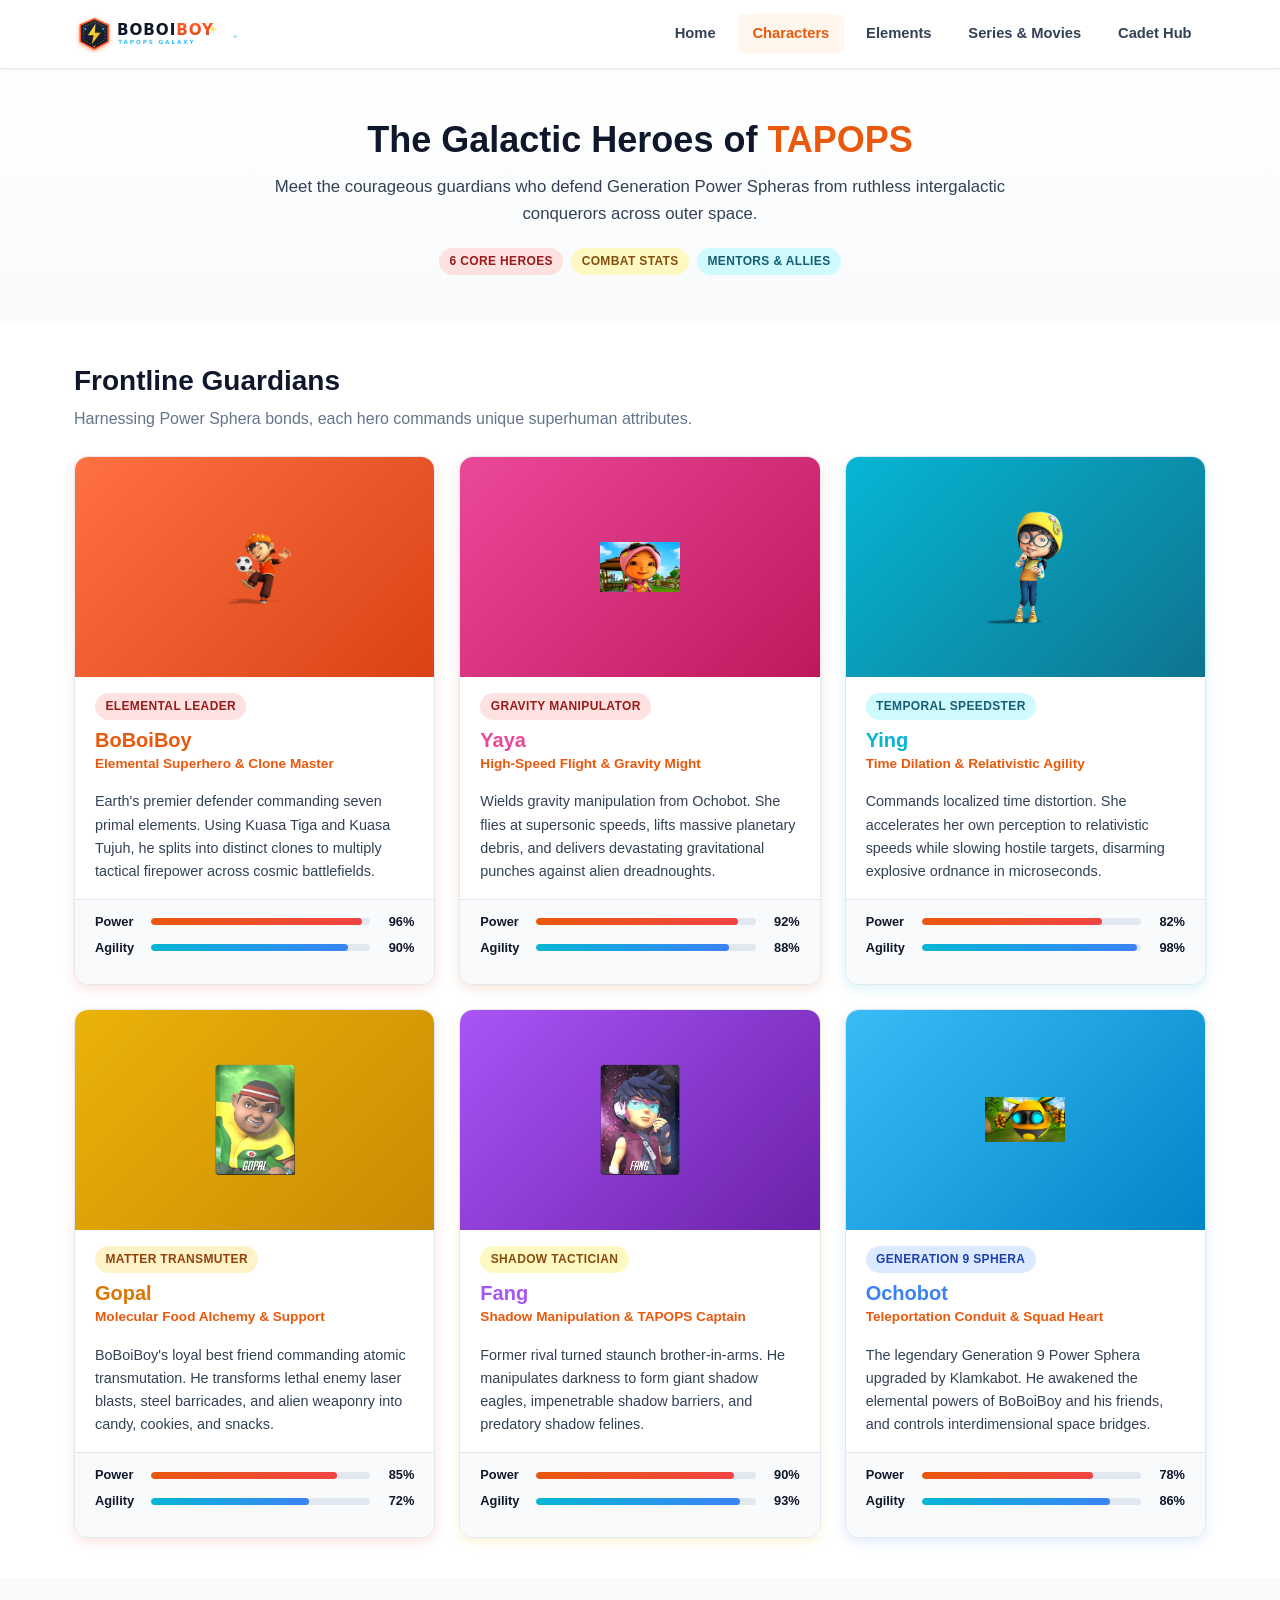
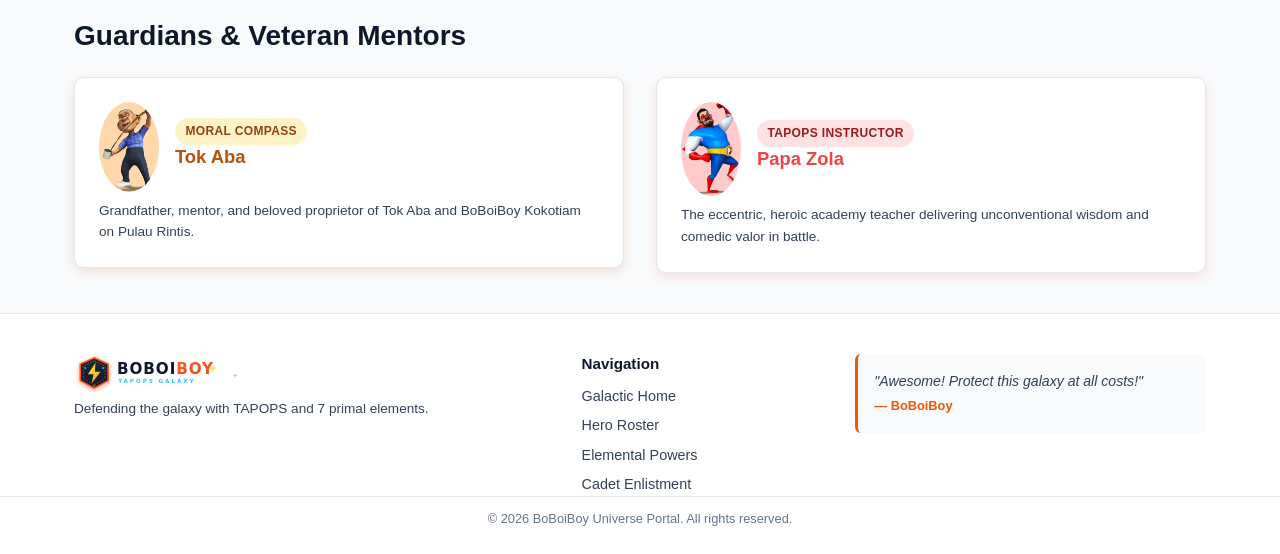
==== commit f4e78760: "refactor: remove all embedded and inline css from html, consolidate all styling in css/style.css und" ====
--- a/characters.html
+++ b/characters.html
@@ -6,18 +6,6 @@
   <meta name="description" content="Explore galactic heroes of TAPOPS in BoBoiBoy Universe. Complete dossiers for BoBoiBoy, Yaya, Ying, Gopal, Fang, Ochobot, Tok Aba, Papa Zola.">
   <title>Galactic Heroes &amp; Cadets | BoBoiBoy Universe</title>
   <link rel="stylesheet" href="css/style.css">
-  <style>
-    .hero-dossier-highlight {
-      background-color: #f8fafc; background-image: none; background-position: center top;
-      background-repeat: no-repeat; background-size: auto; background-attachment: scroll;
-      font-family: var(--font-sans); font-size: 1.1rem; font-weight: 700;
-      text-align: left; text-transform: uppercase; line-height: 1.35;
-      width: 100%; min-width: 280px; max-width: 100%; height: auto; min-height: 60px;
-      position: relative; top: 0; left: 0; right: 0; z-index: 2;
-      border: 1px solid var(--border-color); border-left: 4px solid var(--primary-orange);
-      border-radius: var(--radius); box-shadow: var(--shadow-subtle); padding: 1rem 1.25rem;
-    }
-  </style>
 </head>
 <body>
 
@@ -43,77 +31,77 @@
   <main>
     <section class="hero" aria-labelledby="characters-page-title">
       <div class="container text-center">
-        <h1 class="hero-title" id="characters-page-title" style="max-width: 820px; margin: 0 auto 0.75rem auto;">The Galactic Heroes of <span class="highlight">TAPOPS</span></h1>
-        <p class="hero-subtitle" style="max-width: 720px; margin: 0 auto 1.25rem auto;">Meet the courageous guardians who defend Generation Power Spheras from ruthless intergalactic conquerors across outer space.</p>
+        <h1 class="hero-title hero-title-max" id="characters-page-title">The Galactic Heroes of <span class="highlight">TAPOPS</span></h1>
+        <p class="hero-subtitle hero-subtitle-max">Meet the courageous guardians who defend Generation Power Spheras from ruthless intergalactic conquerors across outer space.</p>
         <div class="flex flex-center flex-wrap gap-1"><span class="badge badge-fire">6 Core Heroes</span><span class="badge badge-lightning">Combat Stats</span><span class="badge badge-wind">Mentors &amp; Allies</span></div>
       </div>
     </section>
 
     <section class="section" id="hero-squad" aria-labelledby="core-heroes-heading">
       <div class="container">
-        <div class="section-header" style="margin-bottom: 1.5rem;">
+        <div class="section-header">
           <h2 class="section-title" id="core-heroes-heading">Frontline Guardians</h2>
           <p class="section-subtitle">Harnessing Power Sphera bonds, each hero commands unique superhuman attributes.</p>
         </div>
 
         <div class="character-grid">
           <article class="character-card glow-fire">
-            <div class="character-avatar-wrap" style="background: linear-gradient(135deg, #ff7043, #d84315);"><img src="images/boboiboy.png" alt="BoBoiBoy Avatar" class="character-avatar" width="80" height="80"></div>
+            <div class="character-avatar-wrap avatar-boboiboy"><img src="images/boboiboy.png" alt="BoBoiBoy Avatar" class="character-avatar" width="80" height="80"></div>
             <div class="character-header"><span class="badge badge-fire mb-1">Elemental Leader</span><h3 class="character-name text-orange">BoBoiBoy</h3><div class="character-alias">Elemental Superhero &amp; Clone Master</div></div>
             <p class="character-bio">Earth's premier defender commanding seven primal elements. Using Kuasa Tiga and Kuasa Tujuh, he splits into distinct clones to multiply tactical firepower across cosmic battlefields.</p>
             <div class="stat-group">
-              <div class="stat-row"><span class="stat-name">Power</span><div class="stat-bar"><div class="stat-fill fill-power" style="width: 96%;" role="progressbar" aria-valuenow="96" aria-valuemin="0" aria-valuemax="100"></div></div><span class="stat-value">96%</span></div>
-              <div class="stat-row"><span class="stat-name">Agility</span><div class="stat-bar"><div class="stat-fill fill-agility" style="width: 90%;" role="progressbar" aria-valuenow="90" aria-valuemin="0" aria-valuemax="100"></div></div><span class="stat-value">90%</span></div>
+              <div class="stat-row"><span class="stat-name">Power</span><div class="stat-bar"><div class="stat-fill fill-power w-96" role="progressbar" aria-valuenow="96" aria-valuemin="0" aria-valuemax="100"></div></div><span class="stat-value">96%</span></div>
+              <div class="stat-row"><span class="stat-name">Agility</span><div class="stat-bar"><div class="stat-fill fill-agility w-90" role="progressbar" aria-valuenow="90" aria-valuemin="0" aria-valuemax="100"></div></div><span class="stat-value">90%</span></div>
             </div>
           </article>
 
           <article class="character-card glow-earth">
-            <div class="character-avatar-wrap" style="background: linear-gradient(135deg, #ec4899, #be185d);"><img src="images/yaya.png" alt="Yaya Avatar" class="character-avatar" width="80" height="80"></div>
-            <div class="character-header"><span class="badge badge-fire mb-1">Gravity Manipulator</span><h3 class="character-name" style="color: #ec4899;">Yaya</h3><div class="character-alias">High-Speed Flight &amp; Gravity Might</div></div>
+            <div class="character-avatar-wrap avatar-yaya"><img src="images/yaya.png" alt="Yaya Avatar" class="character-avatar" width="80" height="80"></div>
+            <div class="character-header"><span class="badge badge-fire mb-1">Gravity Manipulator</span><h3 class="character-name character-name-yaya">Yaya</h3><div class="character-alias">High-Speed Flight &amp; Gravity Might</div></div>
             <p class="character-bio">Wields gravity manipulation from Ochobot. She flies at supersonic speeds, lifts massive planetary debris, and delivers devastating gravitational punches against alien dreadnoughts.</p>
             <div class="stat-group">
-              <div class="stat-row"><span class="stat-name">Power</span><div class="stat-bar"><div class="stat-fill fill-power" style="width: 92%;" role="progressbar" aria-valuenow="92" aria-valuemin="0" aria-valuemax="100"></div></div><span class="stat-value">92%</span></div>
-              <div class="stat-row"><span class="stat-name">Agility</span><div class="stat-bar"><div class="stat-fill fill-agility" style="width: 88%;" role="progressbar" aria-valuenow="88" aria-valuemin="0" aria-valuemax="100"></div></div><span class="stat-value">88%</span></div>
+              <div class="stat-row"><span class="stat-name">Power</span><div class="stat-bar"><div class="stat-fill fill-power w-92" role="progressbar" aria-valuenow="92" aria-valuemin="0" aria-valuemax="100"></div></div><span class="stat-value">92%</span></div>
+              <div class="stat-row"><span class="stat-name">Agility</span><div class="stat-bar"><div class="stat-fill fill-agility w-88" role="progressbar" aria-valuenow="88" aria-valuemin="0" aria-valuemax="100"></div></div><span class="stat-value">88%</span></div>
             </div>
           </article>
 
           <article class="character-card glow-wind">
-            <div class="character-avatar-wrap" style="background: linear-gradient(135deg, #06b6d4, #0e7490);"><img src="images/ying.png" alt="Ying Avatar" class="character-avatar" width="80" height="80"></div>
+            <div class="character-avatar-wrap avatar-ying"><img src="images/ying.png" alt="Ying Avatar" class="character-avatar" width="80" height="80"></div>
             <div class="character-header"><span class="badge badge-wind mb-1">Temporal Speedster</span><h3 class="character-name text-wind">Ying</h3><div class="character-alias">Time Dilation &amp; Relativistic Agility</div></div>
             <p class="character-bio">Commands localized time distortion. She accelerates her own perception to relativistic speeds while slowing hostile targets, disarming explosive ordnance in microseconds.</p>
             <div class="stat-group">
-              <div class="stat-row"><span class="stat-name">Power</span><div class="stat-bar"><div class="stat-fill fill-power" style="width: 82%;" role="progressbar" aria-valuenow="82" aria-valuemin="0" aria-valuemax="100"></div></div><span class="stat-value">82%</span></div>
-              <div class="stat-row"><span class="stat-name">Agility</span><div class="stat-bar"><div class="stat-fill fill-agility" style="width: 98%;" role="progressbar" aria-valuenow="98" aria-valuemin="0" aria-valuemax="100"></div></div><span class="stat-value">98%</span></div>
+              <div class="stat-row"><span class="stat-name">Power</span><div class="stat-bar"><div class="stat-fill fill-power w-82" role="progressbar" aria-valuenow="82" aria-valuemin="0" aria-valuemax="100"></div></div><span class="stat-value">82%</span></div>
+              <div class="stat-row"><span class="stat-name">Agility</span><div class="stat-bar"><div class="stat-fill fill-agility w-98" role="progressbar" aria-valuenow="98" aria-valuemin="0" aria-valuemax="100"></div></div><span class="stat-value">98%</span></div>
             </div>
           </article>
 
           <article class="character-card glow-fire">
-            <div class="character-avatar-wrap" style="background: linear-gradient(135deg, #eab308, #ca8a04);"><img src="images/gopal.png" alt="Gopal Avatar" class="character-avatar" width="80" height="80"></div>
+            <div class="character-avatar-wrap avatar-gopal"><img src="images/gopal.png" alt="Gopal Avatar" class="character-avatar" width="80" height="80"></div>
             <div class="character-header"><span class="badge badge-earth mb-1">Matter Transmuter</span><h3 class="character-name text-amber">Gopal</h3><div class="character-alias">Molecular Food Alchemy &amp; Support</div></div>
             <p class="character-bio">BoBoiBoy's loyal best friend commanding atomic transmutation. He transforms lethal enemy laser blasts, steel barricades, and alien weaponry into candy, cookies, and snacks.</p>
             <div class="stat-group">
-              <div class="stat-row"><span class="stat-name">Power</span><div class="stat-bar"><div class="stat-fill fill-power" style="width: 85%;" role="progressbar" aria-valuenow="85" aria-valuemin="0" aria-valuemax="100"></div></div><span class="stat-value">85%</span></div>
-              <div class="stat-row"><span class="stat-name">Agility</span><div class="stat-bar"><div class="stat-fill fill-agility" style="width: 72%;" role="progressbar" aria-valuenow="72" aria-valuemin="0" aria-valuemax="100"></div></div><span class="stat-value">72%</span></div>
+              <div class="stat-row"><span class="stat-name">Power</span><div class="stat-bar"><div class="stat-fill fill-power w-85" role="progressbar" aria-valuenow="85" aria-valuemin="0" aria-valuemax="100"></div></div><span class="stat-value">85%</span></div>
+              <div class="stat-row"><span class="stat-name">Agility</span><div class="stat-bar"><div class="stat-fill fill-agility w-72" role="progressbar" aria-valuenow="72" aria-valuemin="0" aria-valuemax="100"></div></div><span class="stat-value">72%</span></div>
             </div>
           </article>
 
           <article class="character-card glow-lightning">
-            <div class="character-avatar-wrap" style="background: linear-gradient(135deg, #a855f7, #6b21a8);"><img src="images/fang.png" alt="Fang Avatar" class="character-avatar" width="80" height="80"></div>
-            <div class="character-header"><span class="badge badge-lightning mb-1">Shadow Tactician</span><h3 class="character-name" style="color: #a855f7;">Fang</h3><div class="character-alias">Shadow Manipulation &amp; TAPOPS Captain</div></div>
+            <div class="character-avatar-wrap avatar-fang"><img src="images/fang.png" alt="Fang Avatar" class="character-avatar" width="80" height="80"></div>
+            <div class="character-header"><span class="badge badge-lightning mb-1">Shadow Tactician</span><h3 class="character-name character-name-fang">Fang</h3><div class="character-alias">Shadow Manipulation &amp; TAPOPS Captain</div></div>
             <p class="character-bio">Former rival turned staunch brother-in-arms. He manipulates darkness to form giant shadow eagles, impenetrable shadow barriers, and predatory shadow felines.</p>
             <div class="stat-group">
-              <div class="stat-row"><span class="stat-name">Power</span><div class="stat-bar"><div class="stat-fill fill-power" style="width: 90%;" role="progressbar" aria-valuenow="90" aria-valuemin="0" aria-valuemax="100"></div></div><span class="stat-value">90%</span></div>
-              <div class="stat-row"><span class="stat-name">Agility</span><div class="stat-bar"><div class="stat-fill fill-agility" style="width: 93%;" role="progressbar" aria-valuenow="93" aria-valuemin="0" aria-valuemax="100"></div></div><span class="stat-value">93%</span></div>
+              <div class="stat-row"><span class="stat-name">Power</span><div class="stat-bar"><div class="stat-fill fill-power w-90" role="progressbar" aria-valuenow="90" aria-valuemin="0" aria-valuemax="100"></div></div><span class="stat-value">90%</span></div>
+              <div class="stat-row"><span class="stat-name">Agility</span><div class="stat-bar"><div class="stat-fill fill-agility w-93" role="progressbar" aria-valuenow="93" aria-valuemin="0" aria-valuemax="100"></div></div><span class="stat-value">93%</span></div>
             </div>
           </article>
 
           <article class="character-card glow-water">
-            <div class="character-avatar-wrap" style="background: linear-gradient(135deg, #38bdf8, #0284c7);"><img src="images/ochobot.png" alt="Ochobot Avatar" class="character-avatar" width="80" height="80"></div>
+            <div class="character-avatar-wrap avatar-ochobot"><img src="images/ochobot.png" alt="Ochobot Avatar" class="character-avatar" width="80" height="80"></div>
             <div class="character-header"><span class="badge badge-water mb-1">Generation 9 Sphera</span><h3 class="character-name text-water">Ochobot</h3><div class="character-alias">Teleportation Conduit &amp; Squad Heart</div></div>
             <p class="character-bio">The legendary Generation 9 Power Sphera upgraded by Klamkabot. He awakened the elemental powers of BoBoiBoy and his friends, and controls interdimensional space bridges.</p>
             <div class="stat-group">
-              <div class="stat-row"><span class="stat-name">Power</span><div class="stat-bar"><div class="stat-fill fill-power" style="width: 78%;" role="progressbar" aria-valuenow="78" aria-valuemin="0" aria-valuemax="100"></div></div><span class="stat-value">78%</span></div>
-              <div class="stat-row"><span class="stat-name">Agility</span><div class="stat-bar"><div class="stat-fill fill-agility" style="width: 86%;" role="progressbar" aria-valuenow="86" aria-valuemin="0" aria-valuemax="100"></div></div><span class="stat-value">86%</span></div>
+              <div class="stat-row"><span class="stat-name">Power</span><div class="stat-bar"><div class="stat-fill fill-power w-78" role="progressbar" aria-valuenow="78" aria-valuemin="0" aria-valuemax="100"></div></div><span class="stat-value">78%</span></div>
+              <div class="stat-row"><span class="stat-name">Agility</span><div class="stat-bar"><div class="stat-fill fill-agility w-86" role="progressbar" aria-valuenow="86" aria-valuemin="0" aria-valuemax="100"></div></div><span class="stat-value">86%</span></div>
             </div>
           </article>
         </div>
@@ -122,17 +110,17 @@
 
     <section class="section section-alt" id="mentors" aria-labelledby="mentors-heading">
       <div class="container">
-        <div class="section-header" style="margin-bottom: 1.5rem;">
+        <div class="section-header">
           <h2 class="section-title" id="mentors-heading">Guardians &amp; Veteran Mentors</h2>
         </div>
         <div class="grid-2">
           <article class="card glow-earth">
-            <div class="flex items-center gap-2 mb-1"><img src="images/tok-aba.png" alt="Tok Aba Portrait" width="60" height="60" style="border-radius:50%; background:#fed7aa;"><div><span class="badge badge-earth">Moral Compass</span><h3 class="card-title text-earth" style="margin:0.1rem 0;">Tok Aba</h3></div></div>
-            <p class="text-secondary" style="font-size:0.85rem;">Grandfather, mentor, and beloved proprietor of Tok Aba and BoBoiBoy Kokotiam on Pulau Rintis.</p>
+            <div class="flex items-center gap-2 mb-1"><img src="images/tok-aba.png" alt="Tok Aba Portrait" class="avatar-circle avatar-tok-aba" width="60" height="60"><div><span class="badge badge-earth">Moral Compass</span><h3 class="card-title text-earth">Tok Aba</h3></div></div>
+            <p class="card-desc">Grandfather, mentor, and beloved proprietor of Tok Aba and BoBoiBoy Kokotiam on Pulau Rintis.</p>
           </article>
           <article class="card glow-fire">
-            <div class="flex items-center gap-2 mb-1"><img src="images/papa-zola.png" alt="Papa Zola Portrait" width="60" height="60" style="border-radius:50%; background:#fecaca;"><div><span class="badge badge-fire">TAPOPS Instructor</span><h3 class="card-title text-fire" style="margin:0.1rem 0;">Papa Zola</h3></div></div>
-            <p class="text-secondary" style="font-size:0.85rem;">The eccentric, heroic academy teacher delivering unconventional wisdom and comedic valor in battle.</p>
+            <div class="flex items-center gap-2 mb-1"><img src="images/papa-zola.png" alt="Papa Zola Portrait" class="avatar-circle avatar-papa-zola" width="60" height="60"><div><span class="badge badge-fire">TAPOPS Instructor</span><h3 class="card-title text-fire">Papa Zola</h3></div></div>
+            <p class="card-desc">The eccentric, heroic academy teacher delivering unconventional wisdom and comedic valor in battle.</p>
           </article>
         </div>
       </div>
@@ -143,7 +131,7 @@
     <div class="container footer-grid">
       <div class="footer-brand">
         <a href="index.html" class="nav-brand"><img src="images/logo.svg" alt="BoBoiBoy Logo" class="brand-logo" width="140" height="36"></a>
-        <p class="text-secondary" style="font-size:0.85rem; margin-top:0.4rem;">Defending the galaxy with TAPOPS and 7 primal elements.</p>
+        <p class="footer-desc">Defending the galaxy with TAPOPS and 7 primal elements.</p>
       </div>
       <div>
         <h4 class="footer-col-title">Navigation</h4>
@@ -158,7 +146,7 @@
         <div class="footer-quote"><p class="quote-text">"Awesome! Protect this galaxy at all costs!"</p><p class="quote-author">&mdash; BoBoiBoy</p></div>
       </div>
     </div>
-    <div class="footer-bottom text-center" style="padding-top:0.75rem; border-top:1px solid #e2e8f0; font-size:0.8rem; color:#64748b;">
+    <div class="footer-bottom">
       <p>&copy; 2026 BoBoiBoy Universe Portal. All rights reserved.</p>
     </div>
   </footer>
--- a/css/style.css
+++ b/css/style.css
@@ -10,7 +10,6 @@
   --color-lightning: #eab308; --color-wind: #06b6d4; --color-earth: #b45309;
   --color-fire: #ef4444; --color-water: #3b82f6; --color-leaf: #22c55e; --color-light: #f59e0b;
 }
-
 *, *::before, *::after { box-sizing: border-box; margin: 0; padding: 0; }
 body { font-family: var(--font-sans); font-size: 0.95rem; line-height: 1.6; color: var(--text-primary); background: var(--bg-main); min-height: 100vh; }
 a { color: var(--primary-orange); text-decoration: none; transition: color 0.15s ease; }
@@ -20,13 +19,20 @@
 
 /* Layout & Containers */
 .container { width: 100%; max-width: 1180px; margin: 0 auto; padding: 0 1.5rem; }
-.section { padding: 3rem 0; }
+.section { padding: 2.5rem 0; }
+.section-sm { padding: 1.5rem 0; }
 .section-alt { background-color: var(--bg-surface); }
-.section-header { margin-bottom: 2rem; }
+.section-header { margin-bottom: 1.5rem; }
 .section-title { font-size: 1.75rem; margin-bottom: 0.5rem; }
 .section-subtitle { font-size: 1rem; color: var(--text-muted); font-weight: 400; }
+.grid-2 { display: grid; grid-template-columns: repeat(2, 1fr); gap: 2rem; align-items: start; }
+.stats-grid { display: grid; grid-template-columns: repeat(4, 1fr); gap: 1rem; }
+.character-grid { display: grid; grid-template-columns: repeat(auto-fit, minmax(280px, 1fr)); gap: 1.5rem; }
+.elements-grid { display: grid; grid-template-columns: repeat(auto-fit, minmax(240px, 1fr)); gap: 1.25rem; }
+.timeline { display: grid; grid-template-columns: repeat(auto-fit, minmax(280px, 1fr)); gap: 1.5rem; }
+.footer-grid { display: grid; grid-template-columns: 2fr 1fr 1.5fr; gap: 2.5rem; }
 
-/* Master Header & Navigation */
+/* Header & Navigation */
 .master-header { background: #fff; border-bottom: 1px solid var(--border-color); position: sticky; top: 0; z-index: 100; box-shadow: var(--shadow-sm); }
 .nav-container { display: flex; align-items: center; justify-content: space-between; height: 68px; }
 .brand-logo { height: 38px; width: auto; }
@@ -36,33 +42,37 @@
 .nav-link:hover, .nav-link.active { color: var(--primary-orange); background-color: var(--primary-subtle); }
 .nav-toggle-input, .nav-toggle-label { display: none; }
 
-/* Master Frame Architecture */
-.master-wrapper { display: flex; flex-direction: column; min-height: 100vh; }
-.main-frame-container { flex: 1 1 auto; width: 100%; position: relative; }
-.master-iframe { width: 100%; height: calc(100vh - 68px); border: none; display: block; }
-
-/* Grids */
-.grid-2 { display: grid; grid-template-columns: repeat(2, 1fr); gap: 2rem; align-items: start; }
-.stats-grid { display: grid; grid-template-columns: repeat(4, 1fr); gap: 1rem; }
-.character-grid { display: grid; grid-template-columns: repeat(auto-fit, minmax(280px, 1fr)); gap: 1.5rem; }
-.elements-grid { display: grid; grid-template-columns: repeat(auto-fit, minmax(240px, 1fr)); gap: 1.25rem; }
-.elements-spectrum-grid { display: grid; grid-template-columns: repeat(auto-fit, minmax(130px, 1fr)); gap: 0.75rem; }
-.footer-grid { display: grid; grid-template-columns: 2fr 1fr 1.5fr; gap: 2.5rem; }
-.timeline { display: grid; grid-template-columns: repeat(auto-fit, minmax(280px, 1fr)); gap: 1.5rem; }
-
 /* Hero Section */
 .hero { padding: 3rem 0; background: linear-gradient(180deg, #fff 0%, var(--bg-surface) 100%); }
 .hero-grid { display: grid; grid-template-columns: 1.2fr 0.8fr; gap: 2.5rem; align-items: center; }
 .hero-title { font-size: 2.25rem; margin-bottom: 1rem; }
+.hero-title-max { max-width: 860px; margin: 0 auto 0.75rem auto; }
 .hero-subtitle { font-size: 1.05rem; color: var(--text-secondary); font-weight: 400; margin-bottom: 1.5rem; }
+.hero-subtitle-max { max-width: 760px; margin: 0 auto 1.25rem auto; }
 .hero-cta { display: flex; gap: 1rem; flex-wrap: wrap; }
 .hero-visual { display: flex; justify-content: center; }
+.hero-badge-card { background: #fff; width: 100%; max-width: 340px; padding: 1.25rem; text-align: center; border: 1px solid var(--border-color); border-radius: var(--radius); }
+.hero-badge-logo { margin: 0 auto 1rem auto; }
+.hero-badge-title { font-size: 1.15rem; margin-bottom: 0.3rem; }
+.hero-badge-desc { font-size: 0.85rem; margin-bottom: 0.75rem; }
 .highlight { color: var(--primary-orange); }
 
-/* Cards & Components */
+/* Protocol Box & Ordered Lists */
+.protocol-box { background: var(--bg-surface); border: 1px solid var(--border-color); border-left: 4px solid var(--primary-orange); border-radius: var(--radius); padding: 1.25rem; box-shadow: var(--shadow-sm); margin-bottom: 1.5rem; }
+.protocol-box-wind { border-left-color: var(--color-wind); }
+.protocol-box-title { font-size: 1.15rem; margin-bottom: 0.35rem; }
+.ordered-protocol-list { counter-reset: pstep; list-style: none; padding-left: 0; margin: 0.75rem 0; display: flex; flex-direction: column; gap: 0.5rem; }
+.ordered-protocol-list > li { counter-increment: pstep; position: relative; padding-left: 2.2rem; line-height: 1.4; font-size: 0.9rem; color: var(--text-secondary); }
+.ordered-protocol-list > li::before { content: counter(pstep); position: absolute; left: 0; top: 0; width: 1.6rem; height: 1.6rem; border-radius: 50%; background: var(--primary-orange); color: #fff; font-weight: 700; font-size: 0.75rem; display: flex; align-items: center; justify-content: center; }
+.protocol-box-wind .ordered-protocol-list > li::before { background: var(--color-wind); }
+
+/* Cards & Stats */
 .card { background: #fff; border: 1px solid var(--border-color); border-radius: var(--radius); padding: 1.5rem; box-shadow: var(--shadow-card); }
+.card-border-orange { border-left: 4px solid var(--primary-orange); }
 .card-title { font-size: 1.15rem; margin-bottom: 0.5rem; }
+.card-desc { font-size: 0.85rem; color: var(--text-secondary); }
 .card-footer { padding-top: 0.75rem; margin-top: 0.75rem; border-top: 1px solid var(--border-color); }
+.announcement-card { background: #fff; border: 1px solid var(--border-color); border-radius: var(--radius); padding: 1.25rem; margin-bottom: 1.5rem; }
 .stats-strip { background: var(--bg-surface); padding: 1.5rem 0; border-top: 1px solid var(--border-color); border-bottom: 1px solid var(--border-color); }
 .stat-card { background: #fff; border: 1px solid var(--border-color); border-radius: var(--radius); padding: 1.25rem 1rem; text-align: center; box-shadow: var(--shadow-sm); }
 .stat-number { font-size: 2rem; font-weight: 800; color: var(--primary-orange); line-height: 1; margin-bottom: 0.35rem; }
@@ -70,27 +80,21 @@
 
 /* Buttons & Badges */
 .btn { display: inline-flex; align-items: center; justify-content: center; padding: 0.65rem 1.25rem; font-size: 0.95rem; font-weight: 600; border-radius: var(--radius-sm); border: 1px solid transparent; cursor: pointer; transition: all 0.15s ease; text-align: center; }
-.btn-primary { background: var(--primary-orange); color: #fff; }
-.btn-primary:hover { background: var(--primary-hover); color: #fff; }
-.btn-secondary { background: #fff; color: var(--text-primary); border-color: var(--border-color); }
-.btn-secondary:hover { background: var(--bg-surface); border-color: var(--text-muted); }
+.btn-primary { background: var(--primary-orange); color: #fff; } .btn-primary:hover { background: var(--primary-hover); color: #fff; }
+.btn-secondary { background: #fff; color: var(--text-primary); border-color: var(--border-color); } .btn-secondary:hover { background: var(--bg-surface); border-color: var(--text-muted); }
 .btn-lg { padding: 0.8rem 1.6rem; font-size: 1rem; }
+.btn-block { width: 100%; }
 .badge { display: inline-flex; align-items: center; padding: 0.25rem 0.65rem; font-size: 0.75rem; font-weight: 700; border-radius: var(--radius-full); text-transform: uppercase; letter-spacing: 0.03em; }
-.badge-lightning { background: #fef9c3; color: #854d0e; }
-.badge-wind { background: #cffafe; color: #155e75; }
-.badge-earth { background: #fef3c7; color: #92400e; }
-.badge-fire { background: #fee2e2; color: #991b1b; }
-.badge-water { background: #dbeafe; color: #1e40af; }
-.badge-leaf { background: #dcfce7; color: #166534; }
-.badge-light { background: #fef3c7; color: #b45309; }
+.badge-lightning { background: #fef9c3; color: #854d0e; } .badge-wind { background: #cffafe; color: #155e75; } .badge-earth { background: #fef3c7; color: #92400e; } .badge-fire { background: #fee2e2; color: #991b1b; } .badge-water { background: #dbeafe; color: #1e40af; } .badge-leaf { background: #dcfce7; color: #166534; } .badge-light { background: #fef3c7; color: #b45309; }
 
-/* Character Cards & Combat Stat Bars */
+/* Characters & Combat Stat Bars */
 .character-card { background: #fff; border: 1px solid var(--border-color); border-radius: var(--radius-lg); overflow: hidden; display: flex; flex-direction: column; box-shadow: var(--shadow-card); transition: transform 0.2s, box-shadow 0.2s; }
 .character-card:hover { transform: translateY(-4px); box-shadow: 0 10px 15px -3px rgba(0,0,0,0.1); }
 .character-avatar-wrap { height: 220px; background: linear-gradient(135deg, var(--bg-surface) 0%, #e2e8f0 100%); display: flex; align-items: center; justify-content: center; overflow: hidden; padding: 1rem; }
+.avatar-boboiboy { background: linear-gradient(135deg, #ff7043, #d84315); } .avatar-yaya { background: linear-gradient(135deg, #ec4899, #be185d); } .avatar-ying { background: linear-gradient(135deg, #06b6d4, #0e7490); } .avatar-gopal { background: linear-gradient(135deg, #eab308, #ca8a04); } .avatar-fang { background: linear-gradient(135deg, #a855f7, #6b21a8); } .avatar-ochobot { background: linear-gradient(135deg, #38bdf8, #0284c7); } .avatar-circle { border-radius: 50%; } .avatar-tok-aba { background: #fed7aa; } .avatar-papa-zola { background: #fecaca; }
 .character-avatar { max-height: 100%; max-width: 100%; object-fit: contain; }
 .character-header { padding: 1rem 1.25rem 0.5rem 1.25rem; }
-.character-name { font-size: 1.25rem; }
+.character-name { font-size: 1.25rem; } .character-name-yaya { color: #ec4899; } .character-name-fang { color: #a855f7; }
 .character-alias { font-size: 0.85rem; color: var(--primary-orange); font-weight: 600; margin-bottom: 0.5rem; }
 .character-bio { padding: 0 1.25rem 1rem 1.25rem; font-size: 0.9rem; color: var(--text-secondary); flex-grow: 1; }
 .stat-group { padding: 0.75rem 1.25rem 1.25rem 1.25rem; border-top: 1px solid var(--border-color); background: var(--bg-surface); }
@@ -101,20 +105,23 @@
 .stat-fill { height: 100%; border-radius: var(--radius-full); background: var(--primary-orange); }
 .fill-power { background: linear-gradient(90deg, #ea580c, #ef4444); }
 .fill-agility { background: linear-gradient(90deg, #06b6d4, #3b82f6); }
+.w-98 { width: 98%; } .w-96 { width: 96%; } .w-93 { width: 93%; } .w-92 { width: 92%; } .w-90 { width: 90%; } .w-88 { width: 88%; } .w-86 { width: 86%; } .w-85 { width: 85%; } .w-82 { width: 82%; } .w-78 { width: 78%; } .w-72 { width: 72%; }
 
-/* Element Cards */
+/* Elements & Combat Matrix */
 .element-card { background: #fff; border: 1px solid var(--border-color); border-radius: var(--radius); padding: 1.25rem; text-align: center; box-shadow: var(--shadow-card); }
 .element-header { display: flex; align-items: center; justify-content: space-between; margin-bottom: 0.75rem; }
 .element-icon-wrap { width: 56px; height: 56px; margin: 0 auto; border-radius: 50%; display: flex; align-items: center; justify-content: center; background: var(--bg-surface); }
-.element-name { font-size: 1.1rem; margin-bottom: 0.25rem; }
+.element-name { font-size: 1.05rem; margin-bottom: 0.25rem; }
+.element-desc { font-size: 0.85rem; color: var(--text-secondary); margin-bottom: 0.4rem; }
 
-/* Chronicle Cards & Tabs */
+/* Chronicles & Tabs */
 .chronicle-card { background: #fff; border: 1px solid var(--border-color); border-radius: var(--radius-lg); overflow: hidden; display: flex; flex-direction: column; box-shadow: var(--shadow-card); }
 .chronicle-banner { height: 190px; overflow: hidden; background: #000; }
 .chronicle-banner img { width: 100%; height: 100%; object-fit: cover; }
 .chronicle-lead { padding: 1.25rem; flex-grow: 1; display: flex; flex-direction: column; }
 .chronicle-title { font-size: 1.2rem; margin-bottom: 0.25rem; }
 .chronicle-meta { font-size: 0.85rem; color: var(--text-muted); margin-bottom: 0.5rem; display: flex; gap: 0.5rem; }
+.chronicle-desc { font-size: 0.88rem; color: var(--text-secondary); }
 .galaxy-tabs { display: flex; gap: 0.5rem; margin-bottom: 1.5rem; flex-wrap: wrap; }
 .galaxy-tab-btn { padding: 0.45rem 1rem; border-radius: var(--radius-sm); border: 1px solid var(--border-color); background: #fff; font-size: 0.85rem; font-weight: 600; cursor: pointer; }
 .galaxy-radio { display: none; }
@@ -122,23 +129,22 @@
 #tab-galaxy-s1:checked ~ .galaxy-tabs label[for="tab-galaxy-s1"],
 #tab-galaxy-movie:checked ~ .galaxy-tabs label[for="tab-galaxy-movie"],
 #tab-galaxy-s2:checked ~ .galaxy-tabs label[for="tab-galaxy-s2"] { background: var(--primary-orange); color: #fff; border-color: var(--primary-orange); }
-#tab-galaxy-s1:checked ~ .timeline .item-galaxy-movie,
-#tab-galaxy-s1:checked ~ .timeline .item-galaxy-s2,
-#tab-galaxy-movie:checked ~ .timeline .item-galaxy-s1,
-#tab-galaxy-movie:checked ~ .timeline .item-galaxy-s2,
-#tab-galaxy-s2:checked ~ .timeline .item-galaxy-s1,
-#tab-galaxy-s2:checked ~ .timeline .item-galaxy-movie { display: none; }
+#tab-galaxy-s1:checked ~ .timeline .item-galaxy-movie, #tab-galaxy-s1:checked ~ .timeline .item-galaxy-s2,
+#tab-galaxy-movie:checked ~ .timeline .item-galaxy-s1, #tab-galaxy-movie:checked ~ .timeline .item-galaxy-s2,
+#tab-galaxy-s2:checked ~ .timeline .item-galaxy-s1, #tab-galaxy-s2:checked ~ .timeline .item-galaxy-movie { display: none; }
 .watch-order-card { background: #fff; border: 1px solid var(--border-color); border-left: 4px solid var(--color-wind); border-radius: var(--radius); padding: 1.25rem; box-shadow: var(--shadow-sm); }
 
-/* Tables */
+/* Tables & Iframe */
 .table-container { width: 100%; overflow-x: auto; border: 1px solid var(--border-color); border-radius: var(--radius); box-shadow: var(--shadow-sm); }
 .data-table { width: 100%; border-collapse: collapse; font-size: 0.9rem; text-align: left; }
 .data-table th, .data-table td { padding: 0.75rem 1rem; border-bottom: 1px solid var(--border-color); }
 .data-table th { background: var(--bg-surface); font-weight: 700; color: var(--text-primary); text-transform: uppercase; font-size: 0.78rem; letter-spacing: 0.04em; }
 .data-table tr:last-child td { border-bottom: none; }
 .data-table tr:hover td { background-color: rgba(234,88,12,0.03); }
+.mission-iframe { width: 100%; height: 320px; border: none; display: block; }
 
 /* Forms & FAQ */
+.form-center-box { max-width: 680px; margin: 0 auto; }
 .form-group { margin-bottom: 1.15rem; }
 .form-label { display: block; font-weight: 600; font-size: 0.9rem; margin-bottom: 0.35rem; }
 .required { color: #ef4444; }
@@ -147,19 +153,20 @@
 .form-radio-group { display: flex; gap: 1.25rem; margin-top: 0.25rem; }
 .form-radio-wrap, .form-checkbox-wrap { display: inline-flex; align-items: center; gap: 0.5rem; font-size: 0.9rem; cursor: pointer; }
 .form-radio, .form-checkbox { accent-color: var(--primary-orange); cursor: pointer; }
-.faq-list { display: flex; flex-direction: column; gap: 0.75rem; }
+.faq-list { display: flex; flex-direction: column; gap: 0.75rem; max-width: 680px; margin: 0 auto; }
 .faq-item { background: #fff; border: 1px solid var(--border-color); border-radius: var(--radius); padding: 1.25rem; box-shadow: var(--shadow-sm); }
 .faq-question { font-size: 1.05rem; margin-bottom: 0.4rem; }
 .faq-answer { font-size: 0.92rem; color: var(--text-secondary); line-height: 1.5; }
 
-/* Colors, Glows & Utilities */
+/* Colors & Utilities */
 .text-lightning { color: var(--color-lightning); } .text-wind { color: var(--color-wind); } .text-earth { color: var(--color-earth); } .text-fire { color: var(--color-fire); } .text-water { color: var(--color-water); } .text-leaf { color: var(--color-leaf); } .text-light { color: var(--color-light); }
-.text-orange { color: var(--primary-orange); } .text-secondary { color: var(--text-secondary); } .text-muted { color: var(--text-muted); } .text-center { text-align: center; } .text-xs { font-size: 0.75rem; }
+.text-orange { color: var(--primary-orange); } .text-secondary { color: var(--text-secondary); } .text-muted { color: var(--text-muted); } .text-amber { color: #d97706; } .text-center { text-align: center; } .text-bold { font-weight: 700; } .text-xs { font-size: 0.75rem; }
 .glow-lightning { box-shadow: 0 4px 12px rgba(234, 179, 8, 0.15); } .glow-wind { box-shadow: 0 4px 12px rgba(6, 182, 212, 0.15); } .glow-earth { box-shadow: 0 4px 12px rgba(180, 83, 9, 0.15); } .glow-fire { box-shadow: 0 4px 12px rgba(239, 68, 68, 0.15); } .glow-water { box-shadow: 0 4px 12px rgba(59, 130, 246, 0.15); } .glow-leaf { box-shadow: 0 4px 12px rgba(34, 197, 94, 0.15); } .glow-light { box-shadow: 0 4px 12px rgba(245, 158, 11, 0.15); }
-.flex { display: flex; } .flex-center { align-items: center; justify-content: center; } .items-center { align-items: center; } .flex-wrap { flex-wrap: wrap; } .gap-1 { gap: 0.5rem; } .gap-2 { gap: 1rem; } .mt-3 { margin-top: 1.5rem; } .mb-1 { margin-bottom: 0.5rem; } .mb-2 { margin-bottom: 1rem; }
+.flex { display: flex; } .flex-center { align-items: center; justify-content: center; } .items-center { align-items: center; } .flex-wrap { flex-wrap: wrap; } .gap-1 { gap: 0.5rem; } .gap-2 { gap: 1rem; } .mt-1 { margin-top: 0.5rem; } .mt-3 { margin-top: 1.5rem; } .mb-1 { margin-bottom: 0.5rem; } .mb-2 { margin-bottom: 1rem; }
 
 /* Footer */
 .site-footer { background: #fff; border-top: 1px solid var(--border-color); padding: 2.5rem 0 1.5rem 0; margin-top: auto; font-size: 0.9rem; }
+.footer-desc { font-size: 0.85rem; margin-top: 0.4rem; color: var(--text-secondary); }
 .footer-col-title { font-size: 0.95rem; margin-bottom: 0.75rem; }
 .footer-links { list-style: none; display: flex; flex-direction: column; gap: 0.4rem; }
 .footer-link { color: var(--text-secondary); }
@@ -167,8 +174,9 @@
 .footer-quote { padding: 1rem; background: var(--bg-surface); border-left: 3px solid var(--primary-orange); border-radius: var(--radius-sm); font-style: italic; }
 .quote-text { font-size: 0.88rem; color: var(--text-secondary); margin-bottom: 0.25rem; }
 .quote-author { font-size: 0.8rem; font-weight: 700; color: var(--primary-orange); font-style: normal; }
+.footer-bottom { padding-top: 0.75rem; border-top: 1px solid var(--border-color); font-size: 0.8rem; color: var(--text-muted); text-align: center; }
 
-/* Responsive Media Queries (Week 6 PPT: RWD) */
+/* Responsive Media Queries */
 @media (max-width: 900px) {
   .grid-2, .hero-grid, .footer-grid { grid-template-columns: 1fr; gap: 1.75rem; }
   .stats-grid { grid-template-columns: repeat(2, 1fr); }
@@ -179,7 +187,6 @@
   .nav-link { width: 100%; padding: 0.75rem 1rem; font-size: 1rem; }
   .nav-toggle-input:checked ~ .nav-menu { left: 0; }
 }
-
 @media (max-width: 640px) {
   .section { padding: 2rem 0; }
   .hero-title { font-size: 1.75rem; }
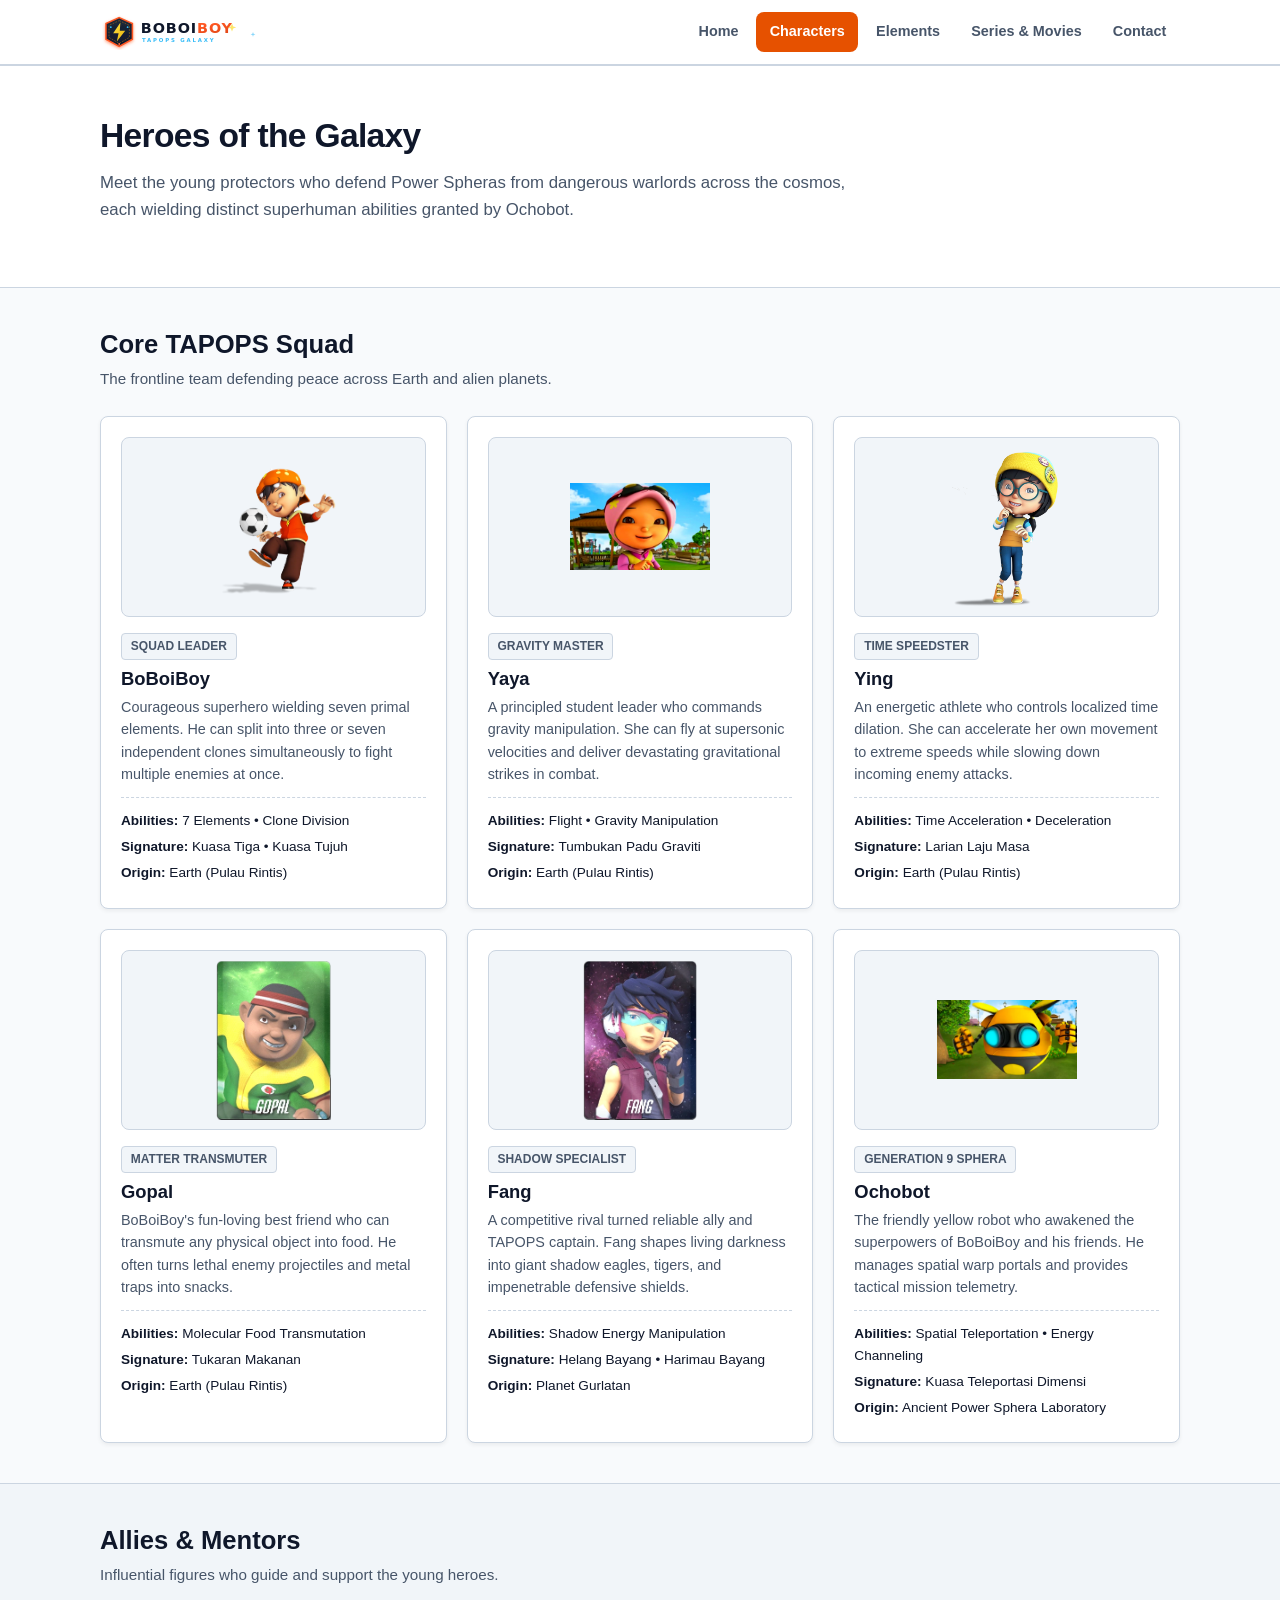
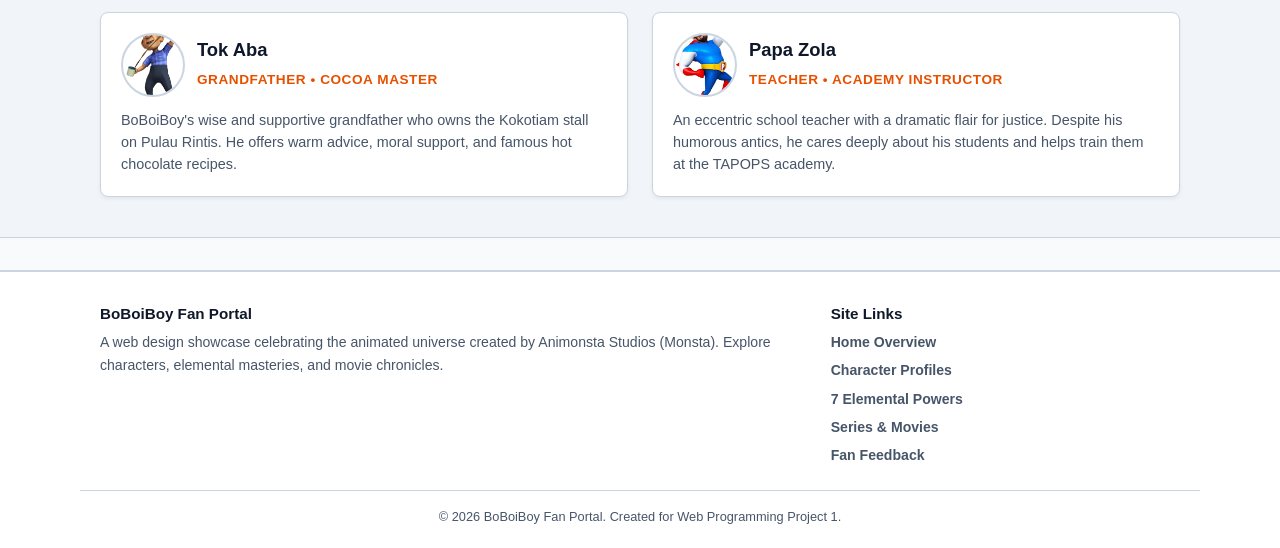
==== commit e19114fd: "design: redesign UI to authentic human student showcase without AI tropes or generic templates" ====
--- a/characters.html
+++ b/characters.html
@@ -3,124 +3,144 @@
 <head>
   <meta charset="UTF-8">
   <meta name="viewport" content="width=device-width, initial-scale=1.0">
-  <meta name="description" content="Explore galactic heroes of TAPOPS in BoBoiBoy Universe. Complete dossiers for BoBoiBoy, Yaya, Ying, Gopal, Fang, Ochobot, Tok Aba, Papa Zola.">
-  <title>Galactic Heroes &amp; Cadets | BoBoiBoy Universe</title>
+  <meta name="description" content="Profiles of core characters in BoBoiBoy including BoBoiBoy, Yaya, Ying, Gopal, Fang, Ochobot, and mentors.">
+  <title>Characters | BoBoiBoy Universe Portal</title>
   <link rel="stylesheet" href="css/style.css">
 </head>
 <body>
 
-  <header class="master-header">
-    <div class="container nav-container">
-      <a href="index.html" class="nav-brand" aria-label="BoBoiBoy Galactic Universe Home">
-        <img src="images/logo.svg" alt="BoBoiBoy Logo" class="brand-logo" width="160" height="42">
+  <header class="site-header">
+    <div class="nav-wrap">
+      <a href="index.html" class="brand-link">
+        <img src="images/logo.svg" alt="BoBoiBoy Logo" class="brand-img" width="150" height="36">
       </a>
-      <input type="checkbox" id="nav-toggle" class="nav-toggle-input" aria-label="Toggle navigation menu">
-      <label for="nav-toggle" class="nav-toggle-label"><span class="hamburger-bar"></span><span class="hamburger-bar"></span><span class="hamburger-bar"></span></label>
+      <input type="checkbox" id="nav-toggle" class="nav-toggle-input">
+      <label for="nav-toggle" class="nav-toggle-label">Menu</label>
       <nav class="nav-menu">
         <ul class="nav-list">
           <li><a href="index.html" class="nav-link">Home</a></li>
           <li><a href="characters.html" class="nav-link active">Characters</a></li>
           <li><a href="elements.html" class="nav-link">Elements</a></li>
           <li><a href="series.html" class="nav-link">Series &amp; Movies</a></li>
-          <li><a href="contact.html" class="nav-link">Cadet Hub</a></li>
+          <li><a href="contact.html" class="nav-link">Contact</a></li>
         </ul>
       </nav>
     </div>
   </header>
 
   <main>
-    <section class="hero" aria-labelledby="characters-page-title">
-      <div class="container text-center">
-        <h1 class="hero-title hero-title-max" id="characters-page-title">The Galactic Heroes of <span class="highlight">TAPOPS</span></h1>
-        <p class="hero-subtitle hero-subtitle-max">Meet the courageous guardians who defend Generation Power Spheras from ruthless intergalactic conquerors across outer space.</p>
-        <div class="flex flex-center flex-wrap gap-1"><span class="badge badge-fire">6 Core Heroes</span><span class="badge badge-lightning">Combat Stats</span><span class="badge badge-wind">Mentors &amp; Allies</span></div>
+    <section class="hero-block">
+      <div class="container">
+        <h1 class="hero-headline">Heroes of the Galaxy</h1>
+        <p class="hero-text">Meet the young protectors who defend Power Spheras from dangerous warlords across the cosmos, each wielding distinct superhuman abilities granted by Ochobot.</p>
       </div>
     </section>
 
-    <section class="section" id="hero-squad" aria-labelledby="core-heroes-heading">
+    <section class="section">
       <div class="container">
-        <div class="section-header">
-          <h2 class="section-title" id="core-heroes-heading">Frontline Guardians</h2>
-          <p class="section-subtitle">Harnessing Power Sphera bonds, each hero commands unique superhuman attributes.</p>
-        </div>
-
+        <h2 class="section-title">Core TAPOPS Squad</h2>
+        <p class="section-desc">The frontline team defending peace across Earth and alien planets.</p>
         <div class="character-grid">
-          <article class="character-card glow-fire">
-            <div class="character-avatar-wrap avatar-boboiboy"><img src="images/boboiboy.png" alt="BoBoiBoy Avatar" class="character-avatar" width="80" height="80"></div>
-            <div class="character-header"><span class="badge badge-fire mb-1">Elemental Leader</span><h3 class="character-name text-orange">BoBoiBoy</h3><div class="character-alias">Elemental Superhero &amp; Clone Master</div></div>
-            <p class="character-bio">Earth's premier defender commanding seven primal elements. Using Kuasa Tiga and Kuasa Tujuh, he splits into distinct clones to multiply tactical firepower across cosmic battlefields.</p>
-            <div class="stat-group">
-              <div class="stat-row"><span class="stat-name">Power</span><div class="stat-bar"><div class="stat-fill fill-power w-96" role="progressbar" aria-valuenow="96" aria-valuemin="0" aria-valuemax="100"></div></div><span class="stat-value">96%</span></div>
-              <div class="stat-row"><span class="stat-name">Agility</span><div class="stat-bar"><div class="stat-fill fill-agility w-90" role="progressbar" aria-valuenow="90" aria-valuemin="0" aria-valuemax="100"></div></div><span class="stat-value">90%</span></div>
-            </div>
+          <article class="card">
+            <div class="character-thumb-box"><img src="images/boboiboy.png" alt="BoBoiBoy" class="character-thumb-img" width="140" height="150"></div>
+            <span class="tag-badge">Squad Leader</span>
+            <h3 class="card-title">BoBoiBoy</h3>
+            <p class="card-text">Courageous superhero wielding seven primal elements. He can split into three or seven independent clones simultaneously to fight multiple enemies at once.</p>
+            <ul class="card-meta-list">
+              <li><strong>Abilities:</strong> 7 Elements &bull; Clone Division</li>
+              <li><strong>Signature:</strong> Kuasa Tiga &bull; Kuasa Tujuh</li>
+              <li><strong>Origin:</strong> Earth (Pulau Rintis)</li>
+            </ul>
           </article>
 
-          <article class="character-card glow-earth">
-            <div class="character-avatar-wrap avatar-yaya"><img src="images/yaya.png" alt="Yaya Avatar" class="character-avatar" width="80" height="80"></div>
-            <div class="character-header"><span class="badge badge-fire mb-1">Gravity Manipulator</span><h3 class="character-name character-name-yaya">Yaya</h3><div class="character-alias">High-Speed Flight &amp; Gravity Might</div></div>
-            <p class="character-bio">Wields gravity manipulation from Ochobot. She flies at supersonic speeds, lifts massive planetary debris, and delivers devastating gravitational punches against alien dreadnoughts.</p>
-            <div class="stat-group">
-              <div class="stat-row"><span class="stat-name">Power</span><div class="stat-bar"><div class="stat-fill fill-power w-92" role="progressbar" aria-valuenow="92" aria-valuemin="0" aria-valuemax="100"></div></div><span class="stat-value">92%</span></div>
-              <div class="stat-row"><span class="stat-name">Agility</span><div class="stat-bar"><div class="stat-fill fill-agility w-88" role="progressbar" aria-valuenow="88" aria-valuemin="0" aria-valuemax="100"></div></div><span class="stat-value">88%</span></div>
-            </div>
+          <article class="card">
+            <div class="character-thumb-box"><img src="images/yaya.png" alt="Yaya" class="character-thumb-img" width="140" height="150"></div>
+            <span class="tag-badge">Gravity Master</span>
+            <h3 class="card-title">Yaya</h3>
+            <p class="card-text">A principled student leader who commands gravity manipulation. She can fly at supersonic velocities and deliver devastating gravitational strikes in combat.</p>
+            <ul class="card-meta-list">
+              <li><strong>Abilities:</strong> Flight &bull; Gravity Manipulation</li>
+              <li><strong>Signature:</strong> Tumbukan Padu Graviti</li>
+              <li><strong>Origin:</strong> Earth (Pulau Rintis)</li>
+            </ul>
           </article>
 
-          <article class="character-card glow-wind">
-            <div class="character-avatar-wrap avatar-ying"><img src="images/ying.png" alt="Ying Avatar" class="character-avatar" width="80" height="80"></div>
-            <div class="character-header"><span class="badge badge-wind mb-1">Temporal Speedster</span><h3 class="character-name text-wind">Ying</h3><div class="character-alias">Time Dilation &amp; Relativistic Agility</div></div>
-            <p class="character-bio">Commands localized time distortion. She accelerates her own perception to relativistic speeds while slowing hostile targets, disarming explosive ordnance in microseconds.</p>
-            <div class="stat-group">
-              <div class="stat-row"><span class="stat-name">Power</span><div class="stat-bar"><div class="stat-fill fill-power w-82" role="progressbar" aria-valuenow="82" aria-valuemin="0" aria-valuemax="100"></div></div><span class="stat-value">82%</span></div>
-              <div class="stat-row"><span class="stat-name">Agility</span><div class="stat-bar"><div class="stat-fill fill-agility w-98" role="progressbar" aria-valuenow="98" aria-valuemin="0" aria-valuemax="100"></div></div><span class="stat-value">98%</span></div>
-            </div>
+          <article class="card">
+            <div class="character-thumb-box"><img src="images/ying.png" alt="Ying" class="character-thumb-img" width="140" height="150"></div>
+            <span class="tag-badge">Time Speedster</span>
+            <h3 class="card-title">Ying</h3>
+            <p class="card-text">An energetic athlete who controls localized time dilation. She can accelerate her own movement to extreme speeds while slowing down incoming enemy attacks.</p>
+            <ul class="card-meta-list">
+              <li><strong>Abilities:</strong> Time Acceleration &bull; Deceleration</li>
+              <li><strong>Signature:</strong> Larian Laju Masa</li>
+              <li><strong>Origin:</strong> Earth (Pulau Rintis)</li>
+            </ul>
           </article>
 
-          <article class="character-card glow-fire">
-            <div class="character-avatar-wrap avatar-gopal"><img src="images/gopal.png" alt="Gopal Avatar" class="character-avatar" width="80" height="80"></div>
-            <div class="character-header"><span class="badge badge-earth mb-1">Matter Transmuter</span><h3 class="character-name text-amber">Gopal</h3><div class="character-alias">Molecular Food Alchemy &amp; Support</div></div>
-            <p class="character-bio">BoBoiBoy's loyal best friend commanding atomic transmutation. He transforms lethal enemy laser blasts, steel barricades, and alien weaponry into candy, cookies, and snacks.</p>
-            <div class="stat-group">
-              <div class="stat-row"><span class="stat-name">Power</span><div class="stat-bar"><div class="stat-fill fill-power w-85" role="progressbar" aria-valuenow="85" aria-valuemin="0" aria-valuemax="100"></div></div><span class="stat-value">85%</span></div>
-              <div class="stat-row"><span class="stat-name">Agility</span><div class="stat-bar"><div class="stat-fill fill-agility w-72" role="progressbar" aria-valuenow="72" aria-valuemin="0" aria-valuemax="100"></div></div><span class="stat-value">72%</span></div>
-            </div>
+          <article class="card">
+            <div class="character-thumb-box"><img src="images/gopal.png" alt="Gopal" class="character-thumb-img" width="140" height="150"></div>
+            <span class="tag-badge">Matter Transmuter</span>
+            <h3 class="card-title">Gopal</h3>
+            <p class="card-text">BoBoiBoy's fun-loving best friend who can transmute any physical object into food. He often turns lethal enemy projectiles and metal traps into snacks.</p>
+            <ul class="card-meta-list">
+              <li><strong>Abilities:</strong> Molecular Food Transmutation</li>
+              <li><strong>Signature:</strong> Tukaran Makanan</li>
+              <li><strong>Origin:</strong> Earth (Pulau Rintis)</li>
+            </ul>
           </article>
 
-          <article class="character-card glow-lightning">
-            <div class="character-avatar-wrap avatar-fang"><img src="images/fang.png" alt="Fang Avatar" class="character-avatar" width="80" height="80"></div>
-            <div class="character-header"><span class="badge badge-lightning mb-1">Shadow Tactician</span><h3 class="character-name character-name-fang">Fang</h3><div class="character-alias">Shadow Manipulation &amp; TAPOPS Captain</div></div>
-            <p class="character-bio">Former rival turned staunch brother-in-arms. He manipulates darkness to form giant shadow eagles, impenetrable shadow barriers, and predatory shadow felines.</p>
-            <div class="stat-group">
-              <div class="stat-row"><span class="stat-name">Power</span><div class="stat-bar"><div class="stat-fill fill-power w-90" role="progressbar" aria-valuenow="90" aria-valuemin="0" aria-valuemax="100"></div></div><span class="stat-value">90%</span></div>
-              <div class="stat-row"><span class="stat-name">Agility</span><div class="stat-bar"><div class="stat-fill fill-agility w-93" role="progressbar" aria-valuenow="93" aria-valuemin="0" aria-valuemax="100"></div></div><span class="stat-value">93%</span></div>
-            </div>
+          <article class="card">
+            <div class="character-thumb-box"><img src="images/fang.png" alt="Fang" class="character-thumb-img" width="140" height="150"></div>
+            <span class="tag-badge">Shadow Specialist</span>
+            <h3 class="card-title">Fang</h3>
+            <p class="card-text">A competitive rival turned reliable ally and TAPOPS captain. Fang shapes living darkness into giant shadow eagles, tigers, and impenetrable defensive shields.</p>
+            <ul class="card-meta-list">
+              <li><strong>Abilities:</strong> Shadow Energy Manipulation</li>
+              <li><strong>Signature:</strong> Helang Bayang &bull; Harimau Bayang</li>
+              <li><strong>Origin:</strong> Planet Gurlatan</li>
+            </ul>
           </article>
 
-          <article class="character-card glow-water">
-            <div class="character-avatar-wrap avatar-ochobot"><img src="images/ochobot.png" alt="Ochobot Avatar" class="character-avatar" width="80" height="80"></div>
-            <div class="character-header"><span class="badge badge-water mb-1">Generation 9 Sphera</span><h3 class="character-name text-water">Ochobot</h3><div class="character-alias">Teleportation Conduit &amp; Squad Heart</div></div>
-            <p class="character-bio">The legendary Generation 9 Power Sphera upgraded by Klamkabot. He awakened the elemental powers of BoBoiBoy and his friends, and controls interdimensional space bridges.</p>
-            <div class="stat-group">
-              <div class="stat-row"><span class="stat-name">Power</span><div class="stat-bar"><div class="stat-fill fill-power w-78" role="progressbar" aria-valuenow="78" aria-valuemin="0" aria-valuemax="100"></div></div><span class="stat-value">78%</span></div>
-              <div class="stat-row"><span class="stat-name">Agility</span><div class="stat-bar"><div class="stat-fill fill-agility w-86" role="progressbar" aria-valuenow="86" aria-valuemin="0" aria-valuemax="100"></div></div><span class="stat-value">86%</span></div>
-            </div>
+          <article class="card">
+            <div class="character-thumb-box"><img src="images/ochobot.png" alt="Ochobot" class="character-thumb-img" width="140" height="150"></div>
+            <span class="tag-badge">Generation 9 Sphera</span>
+            <h3 class="card-title">Ochobot</h3>
+            <p class="card-text">The friendly yellow robot who awakened the superpowers of BoBoiBoy and his friends. He manages spatial warp portals and provides tactical mission telemetry.</p>
+            <ul class="card-meta-list">
+              <li><strong>Abilities:</strong> Spatial Teleportation &bull; Energy Channeling</li>
+              <li><strong>Signature:</strong> Kuasa Teleportasi Dimensi</li>
+              <li><strong>Origin:</strong> Ancient Power Sphera Laboratory</li>
+            </ul>
           </article>
         </div>
       </div>
     </section>
 
-    <section class="section section-alt" id="mentors" aria-labelledby="mentors-heading">
+    <section class="section section-alt">
       <div class="container">
-        <div class="section-header">
-          <h2 class="section-title" id="mentors-heading">Guardians &amp; Veteran Mentors</h2>
-        </div>
+        <h2 class="section-title">Allies &amp; Mentors</h2>
+        <p class="section-desc">Influential figures who guide and support the young heroes.</p>
         <div class="grid-2">
-          <article class="card glow-earth">
-            <div class="flex items-center gap-2 mb-1"><img src="images/tok-aba.png" alt="Tok Aba Portrait" class="avatar-circle avatar-tok-aba" width="60" height="60"><div><span class="badge badge-earth">Moral Compass</span><h3 class="card-title text-earth">Tok Aba</h3></div></div>
-            <p class="card-desc">Grandfather, mentor, and beloved proprietor of Tok Aba and BoBoiBoy Kokotiam on Pulau Rintis.</p>
+          <article class="card">
+            <div class="mentor-row">
+              <img src="images/tok-aba.png" alt="Tok Aba" class="avatar-round" width="64" height="64">
+              <div>
+                <h3 class="card-title">Tok Aba</h3>
+                <span class="card-subtitle">Grandfather &bull; Cocoa Master</span>
+              </div>
+            </div>
+            <p class="card-text">BoBoiBoy's wise and supportive grandfather who owns the Kokotiam stall on Pulau Rintis. He offers warm advice, moral support, and famous hot chocolate recipes.</p>
           </article>
-          <article class="card glow-fire">
-            <div class="flex items-center gap-2 mb-1"><img src="images/papa-zola.png" alt="Papa Zola Portrait" class="avatar-circle avatar-papa-zola" width="60" height="60"><div><span class="badge badge-fire">TAPOPS Instructor</span><h3 class="card-title text-fire">Papa Zola</h3></div></div>
-            <p class="card-desc">The eccentric, heroic academy teacher delivering unconventional wisdom and comedic valor in battle.</p>
+
+          <article class="card">
+            <div class="mentor-row">
+              <img src="images/papa-zola.png" alt="Papa Zola" class="avatar-round" width="64" height="64">
+              <div>
+                <h3 class="card-title">Papa Zola</h3>
+                <span class="card-subtitle">Teacher &bull; Academy Instructor</span>
+              </div>
+            </div>
+            <p class="card-text">An eccentric school teacher with a dramatic flair for justice. Despite his humorous antics, he cares deeply about his students and helps train them at the TAPOPS academy.</p>
           </article>
         </div>
       </div>
@@ -128,26 +148,24 @@
   </main>
 
   <footer class="site-footer">
-    <div class="container footer-grid">
-      <div class="footer-brand">
-        <a href="index.html" class="nav-brand"><img src="images/logo.svg" alt="BoBoiBoy Logo" class="brand-logo" width="140" height="36"></a>
-        <p class="footer-desc">Defending the galaxy with TAPOPS and 7 primal elements.</p>
+    <div class="container footer-row">
+      <div>
+        <h4 class="footer-title">BoBoiBoy Fan Portal</h4>
+        <p>A web design showcase celebrating the animated universe created by Animonsta Studios (Monsta). Explore characters, elemental masteries, and movie chronicles.</p>
       </div>
       <div>
-        <h4 class="footer-col-title">Navigation</h4>
+        <h4 class="footer-title">Site Links</h4>
         <ul class="footer-links">
-          <li><a href="index.html" class="footer-link">Galactic Home</a></li>
-          <li><a href="characters.html" class="footer-link">Hero Roster</a></li>
-          <li><a href="elements.html" class="footer-link">Elemental Powers</a></li>
-          <li><a href="contact.html#cadet-enlistment" class="footer-link">Cadet Enlistment</a></li>
+          <li><a href="index.html">Home Overview</a></li>
+          <li><a href="characters.html">Character Profiles</a></li>
+          <li><a href="elements.html">7 Elemental Powers</a></li>
+          <li><a href="series.html">Series &amp; Movies</a></li>
+          <li><a href="contact.html">Fan Feedback</a></li>
         </ul>
       </div>
-      <div>
-        <div class="footer-quote"><p class="quote-text">"Awesome! Protect this galaxy at all costs!"</p><p class="quote-author">&mdash; BoBoiBoy</p></div>
-      </div>
     </div>
-    <div class="footer-bottom">
-      <p>&copy; 2026 BoBoiBoy Universe Portal. All rights reserved.</p>
+    <div class="container copyright">
+      <p>&copy; 2026 BoBoiBoy Fan Portal. Created for Web Programming Project 1.</p>
     </div>
   </footer>
 
--- a/css/style.css
+++ b/css/style.css
@@ -1,194 +1,123 @@
-/* BoBoiBoy Universe - Pure CSS3 Stylesheet */
+/* BoBoiBoy Universe - Clean Editorial Stylesheet */
 :root {
-  --primary-orange: #ea580c; --primary-hover: #c2410c; --primary-subtle: #fff7ed;
-  --bg-main: #ffffff; --bg-surface: #f8fafc; --bg-surface-alt: #f1f5f9;
-  --text-primary: #0f172a; --text-secondary: #334155; --text-muted: #64748b;
-  --border-color: #e2e8f0; --border-focus: #ea580c;
-  --shadow-sm: 0 1px 3px rgba(0,0,0,0.08); --shadow-card: 0 4px 6px -1px rgba(0,0,0,0.06);
-  --radius-sm: 6px; --radius: 10px; --radius-lg: 14px; --radius-full: 9999px;
-  --font-sans: -apple-system, BlinkMacSystemFont, 'Segoe UI', Roboto, Helvetica, Arial, sans-serif;
-  --color-lightning: #eab308; --color-wind: #06b6d4; --color-earth: #b45309;
-  --color-fire: #ef4444; --color-water: #3b82f6; --color-leaf: #22c55e; --color-light: #f59e0b;
+  --primary: #e65100; --primary-hover: #bf360c; --primary-soft: #fff3e0;
+  --bg-page: #f8fafc; --bg-card: #ffffff; --bg-alt: #f1f5f9;
+  --text-main: #0f172a; --text-muted: #475569; --border: #cbd5e1;
+  --font-family: -apple-system, BlinkMacSystemFont, "Segoe UI", Roboto, Helvetica, Arial, sans-serif;
+  --radius: 8px; --shadow: 0 2px 4px rgba(0,0,0,0.06);
+  --elem-lightning: #ca8a04; --elem-wind: #0891b2; --elem-earth: #9a3412;
+  --elem-fire: #dc2626; --elem-water: #2563eb; --elem-leaf: #16a34a; --elem-light: #d97706;
 }
 *, *::before, *::after { box-sizing: border-box; margin: 0; padding: 0; }
-body { font-family: var(--font-sans); font-size: 0.95rem; line-height: 1.6; color: var(--text-primary); background: var(--bg-main); min-height: 100vh; }
-a { color: var(--primary-orange); text-decoration: none; transition: color 0.15s ease; }
-a:hover { color: var(--primary-hover); }
+body { font-family: var(--font-family); font-size: 0.95rem; line-height: 1.6; color: var(--text-main); background: var(--bg-page); min-height: 100vh; }
+a { color: var(--primary); text-decoration: none; font-weight: 600; }
+a:hover { color: var(--primary-hover); text-decoration: underline; }
 img { max-width: 100%; height: auto; display: block; }
-h1, h2, h3, h4 { color: var(--text-primary); font-weight: 800; line-height: 1.25; }
+h1, h2, h3, h4 { color: var(--text-main); font-weight: 700; line-height: 1.3; }
+
+/* Navigation */
+.site-header { background: #fff; border-bottom: 2px solid var(--border); position: sticky; top: 0; z-index: 100; }
+.nav-wrap { max-width: 1120px; margin: 0 auto; padding: 0 1.25rem; height: 64px; display: flex; align-items: center; justify-content: space-between; }
+.brand-img { height: 36px; width: auto; }
+.nav-list { display: flex; list-style: none; gap: 0.25rem; }
+.nav-link { display: block; padding: 0.5rem 0.85rem; font-size: 0.9rem; color: var(--text-muted); border-radius: var(--radius); text-decoration: none; }
+.nav-link:hover { color: var(--primary); background: var(--primary-soft); text-decoration: none; }
+.nav-link.active { color: #fff; background: var(--primary); font-weight: 700; }
+.nav-toggle-input, .nav-toggle-label { display: none; }
 
 /* Layout & Containers */
-.container { width: 100%; max-width: 1180px; margin: 0 auto; padding: 0 1.5rem; }
+.container { max-width: 1120px; margin: 0 auto; padding: 0 1.25rem; }
 .section { padding: 2.5rem 0; }
-.section-sm { padding: 1.5rem 0; }
-.section-alt { background-color: var(--bg-surface); }
-.section-header { margin-bottom: 1.5rem; }
-.section-title { font-size: 1.75rem; margin-bottom: 0.5rem; }
-.section-subtitle { font-size: 1rem; color: var(--text-muted); font-weight: 400; }
-.grid-2 { display: grid; grid-template-columns: repeat(2, 1fr); gap: 2rem; align-items: start; }
-.stats-grid { display: grid; grid-template-columns: repeat(4, 1fr); gap: 1rem; }
-.character-grid { display: grid; grid-template-columns: repeat(auto-fit, minmax(280px, 1fr)); gap: 1.5rem; }
-.elements-grid { display: grid; grid-template-columns: repeat(auto-fit, minmax(240px, 1fr)); gap: 1.25rem; }
-.timeline { display: grid; grid-template-columns: repeat(auto-fit, minmax(280px, 1fr)); gap: 1.5rem; }
-.footer-grid { display: grid; grid-template-columns: 2fr 1fr 1.5fr; gap: 2.5rem; }
+.section-alt { background: var(--bg-alt); border-top: 1px solid var(--border); border-bottom: 1px solid var(--border); }
+.section-title { font-size: 1.6rem; margin-bottom: 0.35rem; }
+.section-desc { font-size: 0.95rem; color: var(--text-muted); margin-bottom: 1.5rem; }
+.grid-2 { display: grid; grid-template-columns: repeat(2, 1fr); gap: 1.5rem; }
+.grid-3 { display: grid; grid-template-columns: repeat(3, 1fr); gap: 1.25rem; }
+.character-grid { display: grid; grid-template-columns: repeat(auto-fill, minmax(280px, 1fr)); gap: 1.25rem; }
+.element-grid { display: grid; grid-template-columns: repeat(auto-fill, minmax(240px, 1fr)); gap: 1.25rem; }
 
-/* Header & Navigation */
-.master-header { background: #fff; border-bottom: 1px solid var(--border-color); position: sticky; top: 0; z-index: 100; box-shadow: var(--shadow-sm); }
-.nav-container { display: flex; align-items: center; justify-content: space-between; height: 68px; }
-.brand-logo { height: 38px; width: auto; }
-.nav-menu { display: flex; align-items: center; }
-.nav-list { display: flex; list-style: none; gap: 0.5rem; }
-.nav-link { display: inline-flex; align-items: center; padding: 0.5rem 0.9rem; font-weight: 600; font-size: 0.92rem; color: var(--text-secondary); border-radius: var(--radius-sm); transition: all 0.15s ease; }
-.nav-link:hover, .nav-link.active { color: var(--primary-orange); background-color: var(--primary-subtle); }
-.nav-toggle-input, .nav-toggle-label { display: none; }
+/* Hero */
+.hero-block { background: #fff; border-bottom: 1px solid var(--border); padding: 3rem 0 2.5rem 0; }
+.hero-headline { font-size: 2.1rem; margin-bottom: 0.75rem; letter-spacing: -0.02em; }
+.hero-text { font-size: 1.05rem; color: var(--text-muted); max-width: 780px; margin-bottom: 1.5rem; }
+.hero-actions { display: flex; gap: 0.75rem; flex-wrap: wrap; }
+.btn { display: inline-block; padding: 0.65rem 1.25rem; font-size: 0.92rem; border-radius: var(--radius); cursor: pointer; text-align: center; text-decoration: none; border: 1px solid transparent; }
+.btn-primary { background: var(--primary); color: #fff; font-weight: 700; }
+.btn-primary:hover { background: var(--primary-hover); color: #fff; text-decoration: none; }
+.btn-outline { background: #fff; color: var(--text-main); border-color: var(--border); }
+.btn-outline:hover { background: var(--bg-alt); text-decoration: none; }
+.btn-full { width: 100%; font-size: 1rem; padding: 0.75rem 1.25rem; }
 
-/* Hero Section */
-.hero { padding: 3rem 0; background: linear-gradient(180deg, #fff 0%, var(--bg-surface) 100%); }
-.hero-grid { display: grid; grid-template-columns: 1.2fr 0.8fr; gap: 2.5rem; align-items: center; }
-.hero-title { font-size: 2.25rem; margin-bottom: 1rem; }
-.hero-title-max { max-width: 860px; margin: 0 auto 0.75rem auto; }
-.hero-subtitle { font-size: 1.05rem; color: var(--text-secondary); font-weight: 400; margin-bottom: 1.5rem; }
-.hero-subtitle-max { max-width: 760px; margin: 0 auto 1.25rem auto; }
-.hero-cta { display: flex; gap: 1rem; flex-wrap: wrap; }
-.hero-visual { display: flex; justify-content: center; }
-.hero-badge-card { background: #fff; width: 100%; max-width: 340px; padding: 1.25rem; text-align: center; border: 1px solid var(--border-color); border-radius: var(--radius); }
-.hero-badge-logo { margin: 0 auto 1rem auto; }
-.hero-badge-title { font-size: 1.15rem; margin-bottom: 0.3rem; }
-.hero-badge-desc { font-size: 0.85rem; margin-bottom: 0.75rem; }
-.highlight { color: var(--primary-orange); }
+/* Cards */
+.card { background: var(--bg-card); border: 1px solid var(--border); border-radius: var(--radius); padding: 1.25rem; box-shadow: var(--shadow); }
+.card-header-bar { border-left: 4px solid var(--primary); padding-left: 0.75rem; margin-bottom: 0.75rem; }
+.card-title { font-size: 1.15rem; margin-bottom: 0.35rem; }
+.card-subtitle { font-size: 0.85rem; color: var(--primary); font-weight: 600; text-transform: uppercase; letter-spacing: 0.04em; }
+.card-text { font-size: 0.9rem; color: var(--text-muted); line-height: 1.55; }
+.card-meta-list { list-style: none; margin-top: 0.75rem; padding-top: 0.75rem; border-top: 1px dashed var(--border); font-size: 0.85rem; }
+.card-meta-list li { margin-bottom: 0.25rem; }
+.card-meta-list strong { color: var(--text-main); }
 
-/* Protocol Box & Ordered Lists */
-.protocol-box { background: var(--bg-surface); border: 1px solid var(--border-color); border-left: 4px solid var(--primary-orange); border-radius: var(--radius); padding: 1.25rem; box-shadow: var(--shadow-sm); margin-bottom: 1.5rem; }
-.protocol-box-wind { border-left-color: var(--color-wind); }
-.protocol-box-title { font-size: 1.15rem; margin-bottom: 0.35rem; }
-.ordered-protocol-list { counter-reset: pstep; list-style: none; padding-left: 0; margin: 0.75rem 0; display: flex; flex-direction: column; gap: 0.5rem; }
-.ordered-protocol-list > li { counter-increment: pstep; position: relative; padding-left: 2.2rem; line-height: 1.4; font-size: 0.9rem; color: var(--text-secondary); }
-.ordered-protocol-list > li::before { content: counter(pstep); position: absolute; left: 0; top: 0; width: 1.6rem; height: 1.6rem; border-radius: 50%; background: var(--primary-orange); color: #fff; font-weight: 700; font-size: 0.75rem; display: flex; align-items: center; justify-content: center; }
-.protocol-box-wind .ordered-protocol-list > li::before { background: var(--color-wind); }
+/* Character Thumbnails */
+.character-thumb-box { height: 180px; background: var(--bg-alt); border-radius: var(--radius); display: flex; align-items: center; justify-content: center; overflow: hidden; margin-bottom: 1rem; border: 1px solid var(--border); }
+.character-thumb-img { max-height: 160px; max-width: 100%; object-fit: contain; }
+.avatar-round { width: 64px; height: 64px; border-radius: 50%; object-fit: cover; border: 2px solid var(--border); margin-right: 0.75rem; }
+.mentor-row { display: flex; align-items: center; margin-bottom: 0.75rem; }
 
-/* Cards & Stats */
-.card { background: #fff; border: 1px solid var(--border-color); border-radius: var(--radius); padding: 1.5rem; box-shadow: var(--shadow-card); }
-.card-border-orange { border-left: 4px solid var(--primary-orange); }
-.card-title { font-size: 1.15rem; margin-bottom: 0.5rem; }
-.card-desc { font-size: 0.85rem; color: var(--text-secondary); }
-.card-footer { padding-top: 0.75rem; margin-top: 0.75rem; border-top: 1px solid var(--border-color); }
-.announcement-card { background: #fff; border: 1px solid var(--border-color); border-radius: var(--radius); padding: 1.25rem; margin-bottom: 1.5rem; }
-.stats-strip { background: var(--bg-surface); padding: 1.5rem 0; border-top: 1px solid var(--border-color); border-bottom: 1px solid var(--border-color); }
-.stat-card { background: #fff; border: 1px solid var(--border-color); border-radius: var(--radius); padding: 1.25rem 1rem; text-align: center; box-shadow: var(--shadow-sm); }
-.stat-number { font-size: 2rem; font-weight: 800; color: var(--primary-orange); line-height: 1; margin-bottom: 0.35rem; }
-.stat-label { font-size: 0.85rem; font-weight: 600; color: var(--text-secondary); }
+/* Elements & Icons */
+.element-icon-box { width: 56px; height: 56px; margin: 0 auto 0.75rem auto; background: var(--bg-alt); border: 1px solid var(--border); border-radius: 50%; display: flex; align-items: center; justify-content: center; padding: 6px; }
+.element-icon-img { width: 100%; height: 100%; object-fit: contain; }
+.element-center, .text-center { text-align: center; }
+.tag-badge { display: inline-block; padding: 0.2rem 0.55rem; font-size: 0.75rem; font-weight: 700; border-radius: 4px; text-transform: uppercase; background: var(--bg-alt); color: var(--text-muted); border: 1px solid var(--border); margin-bottom: 0.4rem; }
 
-/* Buttons & Badges */
-.btn { display: inline-flex; align-items: center; justify-content: center; padding: 0.65rem 1.25rem; font-size: 0.95rem; font-weight: 600; border-radius: var(--radius-sm); border: 1px solid transparent; cursor: pointer; transition: all 0.15s ease; text-align: center; }
-.btn-primary { background: var(--primary-orange); color: #fff; } .btn-primary:hover { background: var(--primary-hover); color: #fff; }
-.btn-secondary { background: #fff; color: var(--text-primary); border-color: var(--border-color); } .btn-secondary:hover { background: var(--bg-surface); border-color: var(--text-muted); }
-.btn-lg { padding: 0.8rem 1.6rem; font-size: 1rem; }
-.btn-block { width: 100%; }
-.badge { display: inline-flex; align-items: center; padding: 0.25rem 0.65rem; font-size: 0.75rem; font-weight: 700; border-radius: var(--radius-full); text-transform: uppercase; letter-spacing: 0.03em; }
-.badge-lightning { background: #fef9c3; color: #854d0e; } .badge-wind { background: #cffafe; color: #155e75; } .badge-earth { background: #fef3c7; color: #92400e; } .badge-fire { background: #fee2e2; color: #991b1b; } .badge-water { background: #dbeafe; color: #1e40af; } .badge-leaf { background: #dcfce7; color: #166534; } .badge-light { background: #fef3c7; color: #b45309; }
+/* Lists & Guides */
+.guide-list { list-style-position: inside; padding-left: 0; line-height: 1.7; }
+.guide-list li { margin-bottom: 0.5rem; font-size: 0.92rem; color: var(--text-muted); }
+.guide-list strong { color: var(--text-main); }
+.bullet-list { list-style-type: square; padding-left: 1.25rem; line-height: 1.7; font-size: 0.92rem; color: var(--text-muted); }
+.bullet-list li { margin-bottom: 0.35rem; }
 
-/* Characters & Combat Stat Bars */
-.character-card { background: #fff; border: 1px solid var(--border-color); border-radius: var(--radius-lg); overflow: hidden; display: flex; flex-direction: column; box-shadow: var(--shadow-card); transition: transform 0.2s, box-shadow 0.2s; }
-.character-card:hover { transform: translateY(-4px); box-shadow: 0 10px 15px -3px rgba(0,0,0,0.1); }
-.character-avatar-wrap { height: 220px; background: linear-gradient(135deg, var(--bg-surface) 0%, #e2e8f0 100%); display: flex; align-items: center; justify-content: center; overflow: hidden; padding: 1rem; }
-.avatar-boboiboy { background: linear-gradient(135deg, #ff7043, #d84315); } .avatar-yaya { background: linear-gradient(135deg, #ec4899, #be185d); } .avatar-ying { background: linear-gradient(135deg, #06b6d4, #0e7490); } .avatar-gopal { background: linear-gradient(135deg, #eab308, #ca8a04); } .avatar-fang { background: linear-gradient(135deg, #a855f7, #6b21a8); } .avatar-ochobot { background: linear-gradient(135deg, #38bdf8, #0284c7); } .avatar-circle { border-radius: 50%; } .avatar-tok-aba { background: #fed7aa; } .avatar-papa-zola { background: #fecaca; }
-.character-avatar { max-height: 100%; max-width: 100%; object-fit: contain; }
-.character-header { padding: 1rem 1.25rem 0.5rem 1.25rem; }
-.character-name { font-size: 1.25rem; } .character-name-yaya { color: #ec4899; } .character-name-fang { color: #a855f7; }
-.character-alias { font-size: 0.85rem; color: var(--primary-orange); font-weight: 600; margin-bottom: 0.5rem; }
-.character-bio { padding: 0 1.25rem 1rem 1.25rem; font-size: 0.9rem; color: var(--text-secondary); flex-grow: 1; }
-.stat-group { padding: 0.75rem 1.25rem 1.25rem 1.25rem; border-top: 1px solid var(--border-color); background: var(--bg-surface); }
-.stat-row { display: flex; align-items: center; justify-content: space-between; font-size: 0.8rem; margin-bottom: 0.35rem; font-weight: 600; }
-.stat-name { width: 48px; }
-.stat-value { width: 36px; text-align: right; }
-.stat-bar { flex: 1; background: #e2e8f0; height: 7px; border-radius: var(--radius-full); overflow: hidden; margin: 0 0.5rem; }
-.stat-fill { height: 100%; border-radius: var(--radius-full); background: var(--primary-orange); }
-.fill-power { background: linear-gradient(90deg, #ea580c, #ef4444); }
-.fill-agility { background: linear-gradient(90deg, #06b6d4, #3b82f6); }
-.w-98 { width: 98%; } .w-96 { width: 96%; } .w-93 { width: 93%; } .w-92 { width: 92%; } .w-90 { width: 90%; } .w-88 { width: 88%; } .w-86 { width: 86%; } .w-85 { width: 85%; } .w-82 { width: 82%; } .w-78 { width: 78%; } .w-72 { width: 72%; }
-
-/* Elements & Combat Matrix */
-.element-card { background: #fff; border: 1px solid var(--border-color); border-radius: var(--radius); padding: 1.25rem; text-align: center; box-shadow: var(--shadow-card); }
-.element-header { display: flex; align-items: center; justify-content: space-between; margin-bottom: 0.75rem; }
-.element-icon-wrap { width: 56px; height: 56px; margin: 0 auto; border-radius: 50%; display: flex; align-items: center; justify-content: center; background: var(--bg-surface); }
-.element-name { font-size: 1.05rem; margin-bottom: 0.25rem; }
-.element-desc { font-size: 0.85rem; color: var(--text-secondary); margin-bottom: 0.4rem; }
-
-/* Chronicles & Tabs */
-.chronicle-card { background: #fff; border: 1px solid var(--border-color); border-radius: var(--radius-lg); overflow: hidden; display: flex; flex-direction: column; box-shadow: var(--shadow-card); }
-.chronicle-banner { height: 190px; overflow: hidden; background: #000; }
-.chronicle-banner img { width: 100%; height: 100%; object-fit: cover; }
-.chronicle-lead { padding: 1.25rem; flex-grow: 1; display: flex; flex-direction: column; }
-.chronicle-title { font-size: 1.2rem; margin-bottom: 0.25rem; }
-.chronicle-meta { font-size: 0.85rem; color: var(--text-muted); margin-bottom: 0.5rem; display: flex; gap: 0.5rem; }
-.chronicle-desc { font-size: 0.88rem; color: var(--text-secondary); }
-.galaxy-tabs { display: flex; gap: 0.5rem; margin-bottom: 1.5rem; flex-wrap: wrap; }
-.galaxy-tab-btn { padding: 0.45rem 1rem; border-radius: var(--radius-sm); border: 1px solid var(--border-color); background: #fff; font-size: 0.85rem; font-weight: 600; cursor: pointer; }
-.galaxy-radio { display: none; }
-#tab-galaxy-all:checked ~ .galaxy-tabs label[for="tab-galaxy-all"],
-#tab-galaxy-s1:checked ~ .galaxy-tabs label[for="tab-galaxy-s1"],
-#tab-galaxy-movie:checked ~ .galaxy-tabs label[for="tab-galaxy-movie"],
-#tab-galaxy-s2:checked ~ .galaxy-tabs label[for="tab-galaxy-s2"] { background: var(--primary-orange); color: #fff; border-color: var(--primary-orange); }
-#tab-galaxy-s1:checked ~ .timeline .item-galaxy-movie, #tab-galaxy-s1:checked ~ .timeline .item-galaxy-s2,
-#tab-galaxy-movie:checked ~ .timeline .item-galaxy-s1, #tab-galaxy-movie:checked ~ .timeline .item-galaxy-s2,
-#tab-galaxy-s2:checked ~ .timeline .item-galaxy-s1, #tab-galaxy-s2:checked ~ .timeline .item-galaxy-movie { display: none; }
-.watch-order-card { background: #fff; border: 1px solid var(--border-color); border-left: 4px solid var(--color-wind); border-radius: var(--radius); padding: 1.25rem; box-shadow: var(--shadow-sm); }
-
-/* Tables & Iframe */
-.table-container { width: 100%; overflow-x: auto; border: 1px solid var(--border-color); border-radius: var(--radius); box-shadow: var(--shadow-sm); }
-.data-table { width: 100%; border-collapse: collapse; font-size: 0.9rem; text-align: left; }
-.data-table th, .data-table td { padding: 0.75rem 1rem; border-bottom: 1px solid var(--border-color); }
-.data-table th { background: var(--bg-surface); font-weight: 700; color: var(--text-primary); text-transform: uppercase; font-size: 0.78rem; letter-spacing: 0.04em; }
-.data-table tr:last-child td { border-bottom: none; }
-.data-table tr:hover td { background-color: rgba(234,88,12,0.03); }
-.mission-iframe { width: 100%; height: 320px; border: none; display: block; }
+/* Tables & Embed */
+.table-wrap { overflow-x: auto; background: #fff; border: 1px solid var(--border); border-radius: var(--radius); box-shadow: var(--shadow); }
+.content-table { width: 100%; border-collapse: collapse; font-size: 0.9rem; text-align: left; }
+.content-table th, .content-table td { padding: 0.75rem 1rem; border-bottom: 1px solid var(--border); }
+.content-table th { background: var(--bg-alt); font-weight: 700; color: var(--text-main); text-transform: uppercase; font-size: 0.8rem; letter-spacing: 0.03em; }
+.content-table tr:last-child td { border-bottom: none; }
+.content-table tr:hover td { background: var(--primary-soft); }
+.preview-iframe { width: 100%; height: 340px; border: none; display: block; }
 
 /* Forms & FAQ */
-.form-center-box { max-width: 680px; margin: 0 auto; }
-.form-group { margin-bottom: 1.15rem; }
-.form-label { display: block; font-weight: 600; font-size: 0.9rem; margin-bottom: 0.35rem; }
-.required { color: #ef4444; }
-.form-input, .form-select, .form-textarea { width: 100%; padding: 0.65rem 0.9rem; border: 1px solid var(--border-color); border-radius: var(--radius-sm); font-family: inherit; font-size: 0.92rem; background: #fff; color: var(--text-primary); transition: border-color 0.15s ease; }
-.form-input:focus, .form-select:focus, .form-textarea:focus { outline: none; border-color: var(--border-focus); box-shadow: 0 0 0 3px rgba(234,88,12,0.15); }
-.form-radio-group { display: flex; gap: 1.25rem; margin-top: 0.25rem; }
-.form-radio-wrap, .form-checkbox-wrap { display: inline-flex; align-items: center; gap: 0.5rem; font-size: 0.9rem; cursor: pointer; }
-.form-radio, .form-checkbox { accent-color: var(--primary-orange); cursor: pointer; }
-.faq-list { display: flex; flex-direction: column; gap: 0.75rem; max-width: 680px; margin: 0 auto; }
-.faq-item { background: #fff; border: 1px solid var(--border-color); border-radius: var(--radius); padding: 1.25rem; box-shadow: var(--shadow-sm); }
-.faq-question { font-size: 1.05rem; margin-bottom: 0.4rem; }
-.faq-answer { font-size: 0.92rem; color: var(--text-secondary); line-height: 1.5; }
-
-/* Colors & Utilities */
-.text-lightning { color: var(--color-lightning); } .text-wind { color: var(--color-wind); } .text-earth { color: var(--color-earth); } .text-fire { color: var(--color-fire); } .text-water { color: var(--color-water); } .text-leaf { color: var(--color-leaf); } .text-light { color: var(--color-light); }
-.text-orange { color: var(--primary-orange); } .text-secondary { color: var(--text-secondary); } .text-muted { color: var(--text-muted); } .text-amber { color: #d97706; } .text-center { text-align: center; } .text-bold { font-weight: 700; } .text-xs { font-size: 0.75rem; }
-.glow-lightning { box-shadow: 0 4px 12px rgba(234, 179, 8, 0.15); } .glow-wind { box-shadow: 0 4px 12px rgba(6, 182, 212, 0.15); } .glow-earth { box-shadow: 0 4px 12px rgba(180, 83, 9, 0.15); } .glow-fire { box-shadow: 0 4px 12px rgba(239, 68, 68, 0.15); } .glow-water { box-shadow: 0 4px 12px rgba(59, 130, 246, 0.15); } .glow-leaf { box-shadow: 0 4px 12px rgba(34, 197, 94, 0.15); } .glow-light { box-shadow: 0 4px 12px rgba(245, 158, 11, 0.15); }
-.flex { display: flex; } .flex-center { align-items: center; justify-content: center; } .items-center { align-items: center; } .flex-wrap { flex-wrap: wrap; } .gap-1 { gap: 0.5rem; } .gap-2 { gap: 1rem; } .mt-1 { margin-top: 0.5rem; } .mt-3 { margin-top: 1.5rem; } .mb-1 { margin-bottom: 0.5rem; } .mb-2 { margin-bottom: 1rem; }
+.form-box { max-width: 640px; margin: 0 auto; background: #fff; border: 1px solid var(--border); border-radius: var(--radius); padding: 1.5rem; box-shadow: var(--shadow); }
+.form-group { margin-bottom: 1rem; }
+.form-label { display: block; font-weight: 700; font-size: 0.88rem; margin-bottom: 0.35rem; color: var(--text-main); }
+.mark-req { color: #dc2626; }
+.form-control { width: 100%; padding: 0.6rem 0.8rem; border: 1px solid var(--border); border-radius: var(--radius); font-family: inherit; font-size: 0.92rem; color: var(--text-main); background: #fff; }
+.form-control:focus { outline: none; border-color: var(--primary); box-shadow: 0 0 0 3px var(--primary-soft); }
+.radio-cluster { display: flex; gap: 1.25rem; margin-top: 0.25rem; }
+.check-item { display: inline-flex; align-items: center; gap: 0.45rem; font-size: 0.88rem; cursor: pointer; }
+.faq-box { display: flex; flex-direction: column; gap: 0.85rem; max-width: 720px; margin: 0 auto; }
+.faq-entry { background: #fff; border: 1px solid var(--border); border-radius: var(--radius); padding: 1.15rem; }
+.faq-q { font-size: 1.05rem; margin-bottom: 0.35rem; color: var(--primary-hover); }
+.faq-a { font-size: 0.9rem; color: var(--text-muted); line-height: 1.5; }
 
 /* Footer */
-.site-footer { background: #fff; border-top: 1px solid var(--border-color); padding: 2.5rem 0 1.5rem 0; margin-top: auto; font-size: 0.9rem; }
-.footer-desc { font-size: 0.85rem; margin-top: 0.4rem; color: var(--text-secondary); }
-.footer-col-title { font-size: 0.95rem; margin-bottom: 0.75rem; }
-.footer-links { list-style: none; display: flex; flex-direction: column; gap: 0.4rem; }
-.footer-link { color: var(--text-secondary); }
-.footer-link:hover { color: var(--primary-orange); }
-.footer-quote { padding: 1rem; background: var(--bg-surface); border-left: 3px solid var(--primary-orange); border-radius: var(--radius-sm); font-style: italic; }
-.quote-text { font-size: 0.88rem; color: var(--text-secondary); margin-bottom: 0.25rem; }
-.quote-author { font-size: 0.8rem; font-weight: 700; color: var(--primary-orange); font-style: normal; }
-.footer-bottom { padding-top: 0.75rem; border-top: 1px solid var(--border-color); font-size: 0.8rem; color: var(--text-muted); text-align: center; }
+.site-footer { background: #fff; border-top: 2px solid var(--border); padding: 2rem 0 1.25rem 0; margin-top: 2rem; font-size: 0.88rem; color: var(--text-muted); }
+.footer-row { display: grid; grid-template-columns: 2fr 1fr; gap: 2rem; margin-bottom: 1.5rem; }
+.footer-title { font-size: 0.95rem; margin-bottom: 0.5rem; color: var(--text-main); }
+.footer-links { list-style: none; display: flex; flex-direction: column; gap: 0.35rem; }
+.footer-links a { color: var(--text-muted); text-decoration: none; }
+.footer-links a:hover { color: var(--primary); text-decoration: underline; }
+.copyright { text-align: center; border-top: 1px solid var(--border); padding-top: 1rem; font-size: 0.8rem; }
 
-/* Responsive Media Queries */
-@media (max-width: 900px) {
-  .grid-2, .hero-grid, .footer-grid { grid-template-columns: 1fr; gap: 1.75rem; }
-  .stats-grid { grid-template-columns: repeat(2, 1fr); }
-  .nav-toggle-label { display: flex; flex-direction: column; justify-content: space-around; width: 30px; height: 24px; cursor: pointer; }
-  .hamburger-bar { height: 3px; width: 100%; background: var(--text-primary); border-radius: 2px; }
-  .nav-menu { position: fixed; top: 68px; left: -100%; width: 100%; height: calc(100vh - 68px); background: #fff; flex-direction: column; padding: 2rem 1.5rem; transition: left 0.3s ease; box-shadow: var(--shadow-card); z-index: 99; }
-  .nav-list { flex-direction: column; width: 100%; gap: 0.75rem; }
-  .nav-link { width: 100%; padding: 0.75rem 1rem; font-size: 1rem; }
-  .nav-toggle-input:checked ~ .nav-menu { left: 0; }
+/* Responsive */
+@media (max-width: 860px) {
+  .grid-2, .grid-3, .footer-row { grid-template-columns: 1fr; gap: 1.25rem; }
+  .nav-toggle-label { display: block; cursor: pointer; padding: 0.5rem; font-weight: 700; color: var(--primary); }
+  .nav-menu { display: none; position: absolute; top: 64px; left: 0; width: 100%; background: #fff; border-bottom: 2px solid var(--border); padding: 1rem; box-shadow: var(--shadow); }
+  .nav-list { flex-direction: column; width: 100%; }
+  .nav-toggle-input:checked ~ .nav-menu { display: block; }
 }
-@media (max-width: 640px) {
-  .section { padding: 2rem 0; }
-  .hero-title { font-size: 1.75rem; }
-  .character-grid, .elements-grid, .stats-grid { grid-template-columns: 1fr; }
+@media (max-width: 600px) {
+  .hero-headline { font-size: 1.65rem; }
+  .radio-cluster { flex-direction: column; gap: 0.5rem; }
 }
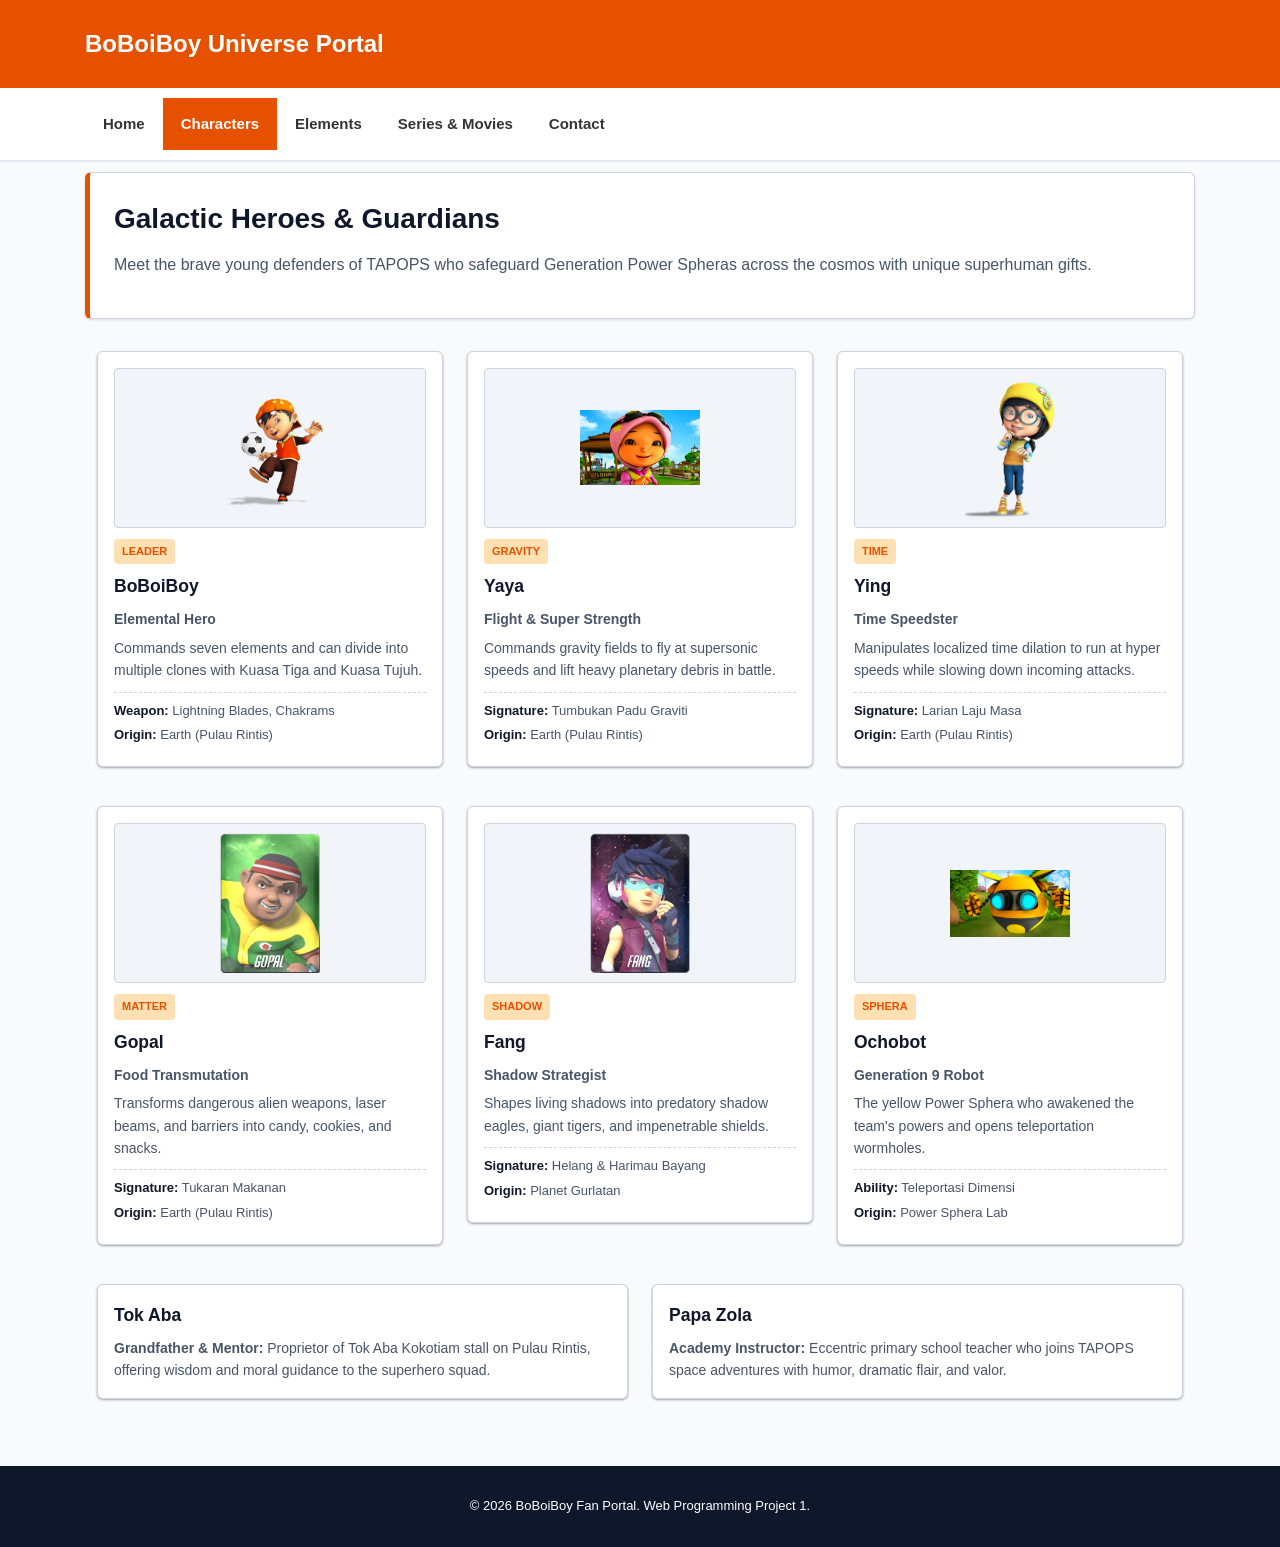
==== commit de8e78c0: "refactor: align 100% with Web Programming lecture slides (Weeks 1-6 standard grid, navbar, box model" ====
--- a/characters.html
+++ b/characters.html
@@ -3,171 +3,148 @@
 <head>
   <meta charset="UTF-8">
   <meta name="viewport" content="width=device-width, initial-scale=1.0">
-  <meta name="description" content="Profiles of core characters in BoBoiBoy including BoBoiBoy, Yaya, Ying, Gopal, Fang, Ochobot, and mentors.">
-  <title>Characters | BoBoiBoy Universe Portal</title>
+  <title>Characters | BoBoiBoy Universe</title>
   <link rel="stylesheet" href="css/style.css">
+  <style>
+    .character-role {
+      color: #e65100;
+      font-weight: bold;
+      font-size: 13px;
+    }
+  </style>
 </head>
 <body>
 
-  <header class="site-header">
-    <div class="nav-wrap">
-      <a href="index.html" class="brand-link">
-        <img src="images/logo.svg" alt="BoBoiBoy Logo" class="brand-img" width="150" height="36">
-      </a>
-      <input type="checkbox" id="nav-toggle" class="nav-toggle-input">
-      <label for="nav-toggle" class="nav-toggle-label">Menu</label>
-      <nav class="nav-menu">
-        <ul class="nav-list">
-          <li><a href="index.html" class="nav-link">Home</a></li>
-          <li><a href="characters.html" class="nav-link active">Characters</a></li>
-          <li><a href="elements.html" class="nav-link">Elements</a></li>
-          <li><a href="series.html" class="nav-link">Series &amp; Movies</a></li>
-          <li><a href="contact.html" class="nav-link">Contact</a></li>
-        </ul>
-      </nav>
+  <div class="header">
+    <div class="container">
+      <h1>BoBoiBoy Universe Portal</h1>
     </div>
-  </header>
+  </div>
+  <div class="navbar">
+    <div class="container">
+      <ul>
+      <li><a href="index.html">Home</a></li>
+      <li><a href="characters.html" class="active">Characters</a></li>
+      <li><a href="elements.html">Elements</a></li>
+      <li><a href="series.html">Series &amp; Movies</a></li>
+      <li><a href="contact.html">Contact</a></li>
+      </ul>
+    </div>
+  </div>
 
-  <main>
-    <section class="hero-block">
-      <div class="container">
-        <h1 class="hero-headline">Heroes of the Galaxy</h1>
-        <p class="hero-text">Meet the young protectors who defend Power Spheras from dangerous warlords across the cosmos, each wielding distinct superhuman abilities granted by Ochobot.</p>
-      </div>
-    </section>
+  <div class="container">
+    <div class="hero">
+      <h1>Galactic Heroes &amp; Guardians</h1>
+      <p>Meet the brave young defenders of TAPOPS who safeguard Generation Power Spheras across the cosmos with unique superhuman gifts.</p>
+    </div>
 
-    <section class="section">
-      <div class="container">
-        <h2 class="section-title">Core TAPOPS Squad</h2>
-        <p class="section-desc">The frontline team defending peace across Earth and alien planets.</p>
-        <div class="character-grid">
-          <article class="card">
-            <div class="character-thumb-box"><img src="images/boboiboy.png" alt="BoBoiBoy" class="character-thumb-img" width="140" height="150"></div>
-            <span class="tag-badge">Squad Leader</span>
-            <h3 class="card-title">BoBoiBoy</h3>
-            <p class="card-text">Courageous superhero wielding seven primal elements. He can split into three or seven independent clones simultaneously to fight multiple enemies at once.</p>
-            <ul class="card-meta-list">
-              <li><strong>Abilities:</strong> 7 Elements &bull; Clone Division</li>
-              <li><strong>Signature:</strong> Kuasa Tiga &bull; Kuasa Tujuh</li>
-              <li><strong>Origin:</strong> Earth (Pulau Rintis)</li>
-            </ul>
-          </article>
-
-          <article class="card">
-            <div class="character-thumb-box"><img src="images/yaya.png" alt="Yaya" class="character-thumb-img" width="140" height="150"></div>
-            <span class="tag-badge">Gravity Master</span>
-            <h3 class="card-title">Yaya</h3>
-            <p class="card-text">A principled student leader who commands gravity manipulation. She can fly at supersonic velocities and deliver devastating gravitational strikes in combat.</p>
-            <ul class="card-meta-list">
-              <li><strong>Abilities:</strong> Flight &bull; Gravity Manipulation</li>
-              <li><strong>Signature:</strong> Tumbukan Padu Graviti</li>
-              <li><strong>Origin:</strong> Earth (Pulau Rintis)</li>
-            </ul>
-          </article>
-
-          <article class="card">
-            <div class="character-thumb-box"><img src="images/ying.png" alt="Ying" class="character-thumb-img" width="140" height="150"></div>
-            <span class="tag-badge">Time Speedster</span>
-            <h3 class="card-title">Ying</h3>
-            <p class="card-text">An energetic athlete who controls localized time dilation. She can accelerate her own movement to extreme speeds while slowing down incoming enemy attacks.</p>
-            <ul class="card-meta-list">
-              <li><strong>Abilities:</strong> Time Acceleration &bull; Deceleration</li>
-              <li><strong>Signature:</strong> Larian Laju Masa</li>
-              <li><strong>Origin:</strong> Earth (Pulau Rintis)</li>
-            </ul>
-          </article>
-
-          <article class="card">
-            <div class="character-thumb-box"><img src="images/gopal.png" alt="Gopal" class="character-thumb-img" width="140" height="150"></div>
-            <span class="tag-badge">Matter Transmuter</span>
-            <h3 class="card-title">Gopal</h3>
-            <p class="card-text">BoBoiBoy's fun-loving best friend who can transmute any physical object into food. He often turns lethal enemy projectiles and metal traps into snacks.</p>
-            <ul class="card-meta-list">
-              <li><strong>Abilities:</strong> Molecular Food Transmutation</li>
-              <li><strong>Signature:</strong> Tukaran Makanan</li>
-              <li><strong>Origin:</strong> Earth (Pulau Rintis)</li>
-            </ul>
-          </article>
-
-          <article class="card">
-            <div class="character-thumb-box"><img src="images/fang.png" alt="Fang" class="character-thumb-img" width="140" height="150"></div>
-            <span class="tag-badge">Shadow Specialist</span>
-            <h3 class="card-title">Fang</h3>
-            <p class="card-text">A competitive rival turned reliable ally and TAPOPS captain. Fang shapes living darkness into giant shadow eagles, tigers, and impenetrable defensive shields.</p>
-            <ul class="card-meta-list">
-              <li><strong>Abilities:</strong> Shadow Energy Manipulation</li>
-              <li><strong>Signature:</strong> Helang Bayang &bull; Harimau Bayang</li>
-              <li><strong>Origin:</strong> Planet Gurlatan</li>
-            </ul>
-          </article>
-
-          <article class="card">
-            <div class="character-thumb-box"><img src="images/ochobot.png" alt="Ochobot" class="character-thumb-img" width="140" height="150"></div>
-            <span class="tag-badge">Generation 9 Sphera</span>
-            <h3 class="card-title">Ochobot</h3>
-            <p class="card-text">The friendly yellow robot who awakened the superpowers of BoBoiBoy and his friends. He manages spatial warp portals and provides tactical mission telemetry.</p>
-            <ul class="card-meta-list">
-              <li><strong>Abilities:</strong> Spatial Teleportation &bull; Energy Channeling</li>
-              <li><strong>Signature:</strong> Kuasa Teleportasi Dimensi</li>
-              <li><strong>Origin:</strong> Ancient Power Sphera Laboratory</li>
-            </ul>
-          </article>
+    <div class="row">
+      <div class="col-4 col-s-6">
+        <div class="card">
+          <div class="img-box"><img src="images/boboiboy.png" alt="BoBoiBoy" width="120" height="140"></div>
+          <span class="badge">Leader</span>
+          <h3>BoBoiBoy</h3>
+          <p class="character-role">Elemental Hero</p>
+          <p style="margin-top: 6px;">Commands seven elements and can divide into multiple clones with Kuasa Tiga and Kuasa Tujuh.</p>
+          <ul class="meta-info">
+            <li><strong>Weapon:</strong> Lightning Blades, Chakrams</li>
+            <li><strong>Origin:</strong> Earth (Pulau Rintis)</li>
+          </ul>
         </div>
       </div>
-    </section>
 
-    <section class="section section-alt">
-      <div class="container">
-        <h2 class="section-title">Allies &amp; Mentors</h2>
-        <p class="section-desc">Influential figures who guide and support the young heroes.</p>
-        <div class="grid-2">
-          <article class="card">
-            <div class="mentor-row">
-              <img src="images/tok-aba.png" alt="Tok Aba" class="avatar-round" width="64" height="64">
-              <div>
-                <h3 class="card-title">Tok Aba</h3>
-                <span class="card-subtitle">Grandfather &bull; Cocoa Master</span>
-              </div>
-            </div>
-            <p class="card-text">BoBoiBoy's wise and supportive grandfather who owns the Kokotiam stall on Pulau Rintis. He offers warm advice, moral support, and famous hot chocolate recipes.</p>
-          </article>
-
-          <article class="card">
-            <div class="mentor-row">
-              <img src="images/papa-zola.png" alt="Papa Zola" class="avatar-round" width="64" height="64">
-              <div>
-                <h3 class="card-title">Papa Zola</h3>
-                <span class="card-subtitle">Teacher &bull; Academy Instructor</span>
-              </div>
-            </div>
-            <p class="card-text">An eccentric school teacher with a dramatic flair for justice. Despite his humorous antics, he cares deeply about his students and helps train them at the TAPOPS academy.</p>
-          </article>
+      <div class="col-4 col-s-6">
+        <div class="card">
+          <div class="img-box"><img src="images/yaya.png" alt="Yaya" width="120" height="140"></div>
+          <span class="badge">Gravity</span>
+          <h3>Yaya</h3>
+          <p class="character-role">Flight &amp; Super Strength</p>
+          <p style="margin-top: 6px;">Commands gravity fields to fly at supersonic speeds and lift heavy planetary debris in battle.</p>
+          <ul class="meta-info">
+            <li><strong>Signature:</strong> Tumbukan Padu Graviti</li>
+            <li><strong>Origin:</strong> Earth (Pulau Rintis)</li>
+          </ul>
         </div>
       </div>
-    </section>
-  </main>
 
-  <footer class="site-footer">
-    <div class="container footer-row">
-      <div>
-        <h4 class="footer-title">BoBoiBoy Fan Portal</h4>
-        <p>A web design showcase celebrating the animated universe created by Animonsta Studios (Monsta). Explore characters, elemental masteries, and movie chronicles.</p>
+      <div class="col-4 col-s-6">
+        <div class="card">
+          <div class="img-box"><img src="images/ying.png" alt="Ying" width="120" height="140"></div>
+          <span class="badge">Time</span>
+          <h3>Ying</h3>
+          <p class="character-role">Time Speedster</p>
+          <p style="margin-top: 6px;">Manipulates localized time dilation to run at hyper speeds while slowing down incoming attacks.</p>
+          <ul class="meta-info">
+            <li><strong>Signature:</strong> Larian Laju Masa</li>
+            <li><strong>Origin:</strong> Earth (Pulau Rintis)</li>
+          </ul>
+        </div>
       </div>
-      <div>
-        <h4 class="footer-title">Site Links</h4>
-        <ul class="footer-links">
-          <li><a href="index.html">Home Overview</a></li>
-          <li><a href="characters.html">Character Profiles</a></li>
-          <li><a href="elements.html">7 Elemental Powers</a></li>
-          <li><a href="series.html">Series &amp; Movies</a></li>
-          <li><a href="contact.html">Fan Feedback</a></li>
-        </ul>
+
+      <div class="col-4 col-s-6">
+        <div class="card">
+          <div class="img-box"><img src="images/gopal.png" alt="Gopal" width="120" height="140"></div>
+          <span class="badge">Matter</span>
+          <h3>Gopal</h3>
+          <p class="character-role">Food Transmutation</p>
+          <p style="margin-top: 6px;">Transforms dangerous alien weapons, laser beams, and barriers into candy, cookies, and snacks.</p>
+          <ul class="meta-info">
+            <li><strong>Signature:</strong> Tukaran Makanan</li>
+            <li><strong>Origin:</strong> Earth (Pulau Rintis)</li>
+          </ul>
+        </div>
+      </div>
+
+      <div class="col-4 col-s-6">
+        <div class="card">
+          <div class="img-box"><img src="images/fang.png" alt="Fang" width="120" height="140"></div>
+          <span class="badge">Shadow</span>
+          <h3>Fang</h3>
+          <p class="character-role">Shadow Strategist</p>
+          <p style="margin-top: 6px;">Shapes living shadows into predatory shadow eagles, giant tigers, and impenetrable shields.</p>
+          <ul class="meta-info">
+            <li><strong>Signature:</strong> Helang &amp; Harimau Bayang</li>
+            <li><strong>Origin:</strong> Planet Gurlatan</li>
+          </ul>
+        </div>
+      </div>
+
+      <div class="col-4 col-s-6">
+        <div class="card">
+          <div class="img-box"><img src="images/ochobot.png" alt="Ochobot" width="120" height="140"></div>
+          <span class="badge">Sphera</span>
+          <h3>Ochobot</h3>
+          <p class="character-role">Generation 9 Robot</p>
+          <p style="margin-top: 6px;">The yellow Power Sphera who awakened the team's powers and opens teleportation wormholes.</p>
+          <ul class="meta-info">
+            <li><strong>Ability:</strong> Teleportasi Dimensi</li>
+            <li><strong>Origin:</strong> Power Sphera Lab</li>
+          </ul>
+        </div>
       </div>
     </div>
-    <div class="container copyright">
-      <p>&copy; 2026 BoBoiBoy Fan Portal. Created for Web Programming Project 1.</p>
+
+    <div class="row">
+      <div class="col-6 col-s-12">
+        <div class="card">
+          <h3>Tok Aba</h3>
+          <p><strong>Grandfather &amp; Mentor:</strong> Proprietor of Tok Aba Kokotiam stall on Pulau Rintis, offering wisdom and moral guidance to the superhero squad.</p>
+        </div>
+      </div>
+      <div class="col-6 col-s-12">
+        <div class="card">
+          <h3>Papa Zola</h3>
+          <p><strong>Academy Instructor:</strong> Eccentric primary school teacher who joins TAPOPS space adventures with humor, dramatic flair, and valor.</p>
+        </div>
+      </div>
     </div>
-  </footer>
+  </div>
+
+  <div class="footer">
+    <div class="container">
+      <p>&copy; 2026 BoBoiBoy Fan Portal. Web Programming Project 1.</p>
+    </div>
+  </div>
 
 </body>
 </html>
--- a/css/style.css
+++ b/css/style.css
@@ -1,123 +1,141 @@
-/* BoBoiBoy Universe - Clean Editorial Stylesheet */
-:root {
-  --primary: #e65100; --primary-hover: #bf360c; --primary-soft: #fff3e0;
-  --bg-page: #f8fafc; --bg-card: #ffffff; --bg-alt: #f1f5f9;
-  --text-main: #0f172a; --text-muted: #475569; --border: #cbd5e1;
-  --font-family: -apple-system, BlinkMacSystemFont, "Segoe UI", Roboto, Helvetica, Arial, sans-serif;
-  --radius: 8px; --shadow: 0 2px 4px rgba(0,0,0,0.06);
-  --elem-lightning: #ca8a04; --elem-wind: #0891b2; --elem-earth: #9a3412;
-  --elem-fire: #dc2626; --elem-water: #2563eb; --elem-leaf: #16a34a; --elem-light: #d97706;
+/* Style based on Web Programming Lecture Materials (Weeks 1 - 6) */
+* { box-sizing: border-box; margin: 0; padding: 0; }
+body { font-family: Arial, Helvetica, sans-serif; font-size: 15px; line-height: 1.6; color: #333333; background-color: #f8fafc; }
+a { color: #e65100; text-decoration: none; }
+a:hover { text-decoration: underline; }
+img { max-width: 100%; height: auto; display: block; }
+
+/* Header & Navigation (PPT 02 & PPT 06) */
+.header { background-color: #e65100; color: #ffffff; padding: 15px 20px; }
+.header h1 { font-size: 24px; }
+.navbar { background-color: #ffffff; border-bottom: 2px solid #e2e8f0; padding: 0 15px; }
+.navbar ul { list-style-type: none; overflow: hidden; }
+.navbar li { float: left; }
+.navbar li a { display: block; color: #333333; text-align: center; padding: 14px 18px; font-weight: bold; text-decoration: none; }
+.navbar li a:hover { background-color: #ffe0b2; color: #e65100; text-decoration: none; }
+.navbar li a.active { background-color: #e65100; color: #ffffff; text-decoration: none; }
+
+/* 12-Column Responsive Grid System (PPT 06 Slide 30 - 34) */
+.container { max-width: 1140px; margin: 0 auto; padding: 10px 15px; }
+.row::after { content: ""; clear: both; display: table; }
+[class*="col-"] { float: left; padding: 12px; width: 100%; /* Mobile First */ }
+
+/* Tablet Breakpoint (PPT 06 Slide 33) */
+@media only screen and (min-width: 600px) {
+  .col-s-3 { width: 25%; }
+  .col-s-4 { width: 33.33%; }
+  .col-s-6 { width: 50%; }
+  .col-s-12 { width: 100%; }
 }
-*, *::before, *::after { box-sizing: border-box; margin: 0; padding: 0; }
-body { font-family: var(--font-family); font-size: 0.95rem; line-height: 1.6; color: var(--text-main); background: var(--bg-page); min-height: 100vh; }
-a { color: var(--primary); text-decoration: none; font-weight: 600; }
-a:hover { color: var(--primary-hover); text-decoration: underline; }
-img { max-width: 100%; height: auto; display: block; }
-h1, h2, h3, h4 { color: var(--text-main); font-weight: 700; line-height: 1.3; }
 
-/* Navigation */
-.site-header { background: #fff; border-bottom: 2px solid var(--border); position: sticky; top: 0; z-index: 100; }
-.nav-wrap { max-width: 1120px; margin: 0 auto; padding: 0 1.25rem; height: 64px; display: flex; align-items: center; justify-content: space-between; }
-.brand-img { height: 36px; width: auto; }
-.nav-list { display: flex; list-style: none; gap: 0.25rem; }
-.nav-link { display: block; padding: 0.5rem 0.85rem; font-size: 0.9rem; color: var(--text-muted); border-radius: var(--radius); text-decoration: none; }
-.nav-link:hover { color: var(--primary); background: var(--primary-soft); text-decoration: none; }
-.nav-link.active { color: #fff; background: var(--primary); font-weight: 700; }
-.nav-toggle-input, .nav-toggle-label { display: none; }
+/* Desktop Breakpoint (PPT 06 Slide 34) */
+@media only screen and (min-width: 768px) {
+  .col-3 { width: 25%; }
+  .col-4 { width: 33.33%; }
+  .col-6 { width: 50%; }
+  .col-8 { width: 66.66%; }
+  .col-12 { width: 100%; }
+}
 
-/* Layout & Containers */
-.container { max-width: 1120px; margin: 0 auto; padding: 0 1.25rem; }
-.section { padding: 2.5rem 0; }
-.section-alt { background: var(--bg-alt); border-top: 1px solid var(--border); border-bottom: 1px solid var(--border); }
-.section-title { font-size: 1.6rem; margin-bottom: 0.35rem; }
-.section-desc { font-size: 0.95rem; color: var(--text-muted); margin-bottom: 1.5rem; }
-.grid-2 { display: grid; grid-template-columns: repeat(2, 1fr); gap: 1.5rem; }
-.grid-3 { display: grid; grid-template-columns: repeat(3, 1fr); gap: 1.25rem; }
-.character-grid { display: grid; grid-template-columns: repeat(auto-fill, minmax(280px, 1fr)); gap: 1.25rem; }
-.element-grid { display: grid; grid-template-columns: repeat(auto-fill, minmax(240px, 1fr)); gap: 1.25rem; }
+/* Box Model Cards (PPT 05 & PPT 06 Slide 31-32) */
+.card {
+  background-color: #ffffff;
+  border: 1px solid #cbd5e1;
+  border-radius: 6px;
+  padding: 16px;
+  margin-bottom: 15px;
+  box-shadow: 0 1px 3px rgba(0, 0, 0, 0.12), 0 1px 2px rgba(0, 0, 0, 0.24);
+}
+.card h2, .card h3 { margin-bottom: 8px; color: #0f172a; }
+.card p { color: #475569; font-size: 14px; }
+.badge {
+  display: inline-block;
+  padding: 4px 8px;
+  font-size: 11px;
+  font-weight: bold;
+  text-transform: uppercase;
+  background-color: #ffe0b2;
+  color: #e65100;
+  border-radius: 4px;
+  margin-bottom: 8px;
+}
 
-/* Hero */
-.hero-block { background: #fff; border-bottom: 1px solid var(--border); padding: 3rem 0 2.5rem 0; }
-.hero-headline { font-size: 2.1rem; margin-bottom: 0.75rem; letter-spacing: -0.02em; }
-.hero-text { font-size: 1.05rem; color: var(--text-muted); max-width: 780px; margin-bottom: 1.5rem; }
-.hero-actions { display: flex; gap: 0.75rem; flex-wrap: wrap; }
-.btn { display: inline-block; padding: 0.65rem 1.25rem; font-size: 0.92rem; border-radius: var(--radius); cursor: pointer; text-align: center; text-decoration: none; border: 1px solid transparent; }
-.btn-primary { background: var(--primary); color: #fff; font-weight: 700; }
-.btn-primary:hover { background: var(--primary-hover); color: #fff; text-decoration: none; }
-.btn-outline { background: #fff; color: var(--text-main); border-color: var(--border); }
-.btn-outline:hover { background: var(--bg-alt); text-decoration: none; }
-.btn-full { width: 100%; font-size: 1rem; padding: 0.75rem 1.25rem; }
+/* Hero Section (PPT 05) */
+.hero {
+  background-color: #ffffff;
+  border: 1px solid #cbd5e1;
+  border-left: 5px solid #e65100;
+  border-radius: 6px;
+  padding: 24px;
+  margin-bottom: 20px;
+  box-shadow: 0 1px 3px rgba(0,0,0,0.12);
+}
+.hero h1 { font-size: 28px; color: #0f172a; margin-bottom: 10px; }
+.hero p { font-size: 16px; color: #475569; margin-bottom: 16px; }
+.btn {
+  display: inline-block;
+  background-color: #e65100;
+  color: #ffffff;
+  padding: 10px 18px;
+  font-weight: bold;
+  border: none;
+  border-radius: 4px;
+  cursor: pointer;
+  text-decoration: none;
+}
+.btn:hover { background-color: #bf360c; text-decoration: none; }
+.btn-alt { background-color: #f1f5f9; color: #333333; border: 1px solid #cbd5e1; }
+.btn-alt:hover { background-color: #e2e8f0; }
 
-/* Cards */
-.card { background: var(--bg-card); border: 1px solid var(--border); border-radius: var(--radius); padding: 1.25rem; box-shadow: var(--shadow); }
-.card-header-bar { border-left: 4px solid var(--primary); padding-left: 0.75rem; margin-bottom: 0.75rem; }
-.card-title { font-size: 1.15rem; margin-bottom: 0.35rem; }
-.card-subtitle { font-size: 0.85rem; color: var(--primary); font-weight: 600; text-transform: uppercase; letter-spacing: 0.04em; }
-.card-text { font-size: 0.9rem; color: var(--text-muted); line-height: 1.55; }
-.card-meta-list { list-style: none; margin-top: 0.75rem; padding-top: 0.75rem; border-top: 1px dashed var(--border); font-size: 0.85rem; }
-.card-meta-list li { margin-bottom: 0.25rem; }
-.card-meta-list strong { color: var(--text-main); }
+/* Character & Media Presentation (PPT 02 & PPT 05) */
+.img-box {
+  background-color: #f1f5f9;
+  border: 1px solid #cbd5e1;
+  border-radius: 4px;
+  height: 160px;
+  display: flex;
+  align-items: center;
+  justify-content: center;
+  margin-bottom: 10px;
+}
+.img-box img { max-height: 140px; object-fit: contain; }
+.meta-info {
+  list-style-type: none;
+  margin-top: 10px;
+  padding-top: 8px;
+  border-top: 1px dashed #cbd5e1;
+  font-size: 13px;
+  color: #475569;
+}
+.meta-info li { margin-bottom: 4px; }
+.meta-info strong { color: #0f172a; }
 
-/* Character Thumbnails */
-.character-thumb-box { height: 180px; background: var(--bg-alt); border-radius: var(--radius); display: flex; align-items: center; justify-content: center; overflow: hidden; margin-bottom: 1rem; border: 1px solid var(--border); }
-.character-thumb-img { max-height: 160px; max-width: 100%; object-fit: contain; }
-.avatar-round { width: 64px; height: 64px; border-radius: 50%; object-fit: cover; border: 2px solid var(--border); margin-right: 0.75rem; }
-.mentor-row { display: flex; align-items: center; margin-bottom: 0.75rem; }
+/* Tables (PPT 02) */
+.table-responsive { width: 100%; overflow-x: auto; margin-top: 10px; }
+table { width: 100%; border-collapse: collapse; background-color: #ffffff; }
+th, td { border: 1px solid #cbd5e1; padding: 10px 12px; text-align: left; font-size: 14px; }
+th { background-color: #f1f5f9; font-weight: bold; color: #0f172a; }
+tr:hover { background-color: #fff3e0; }
 
-/* Elements & Icons */
-.element-icon-box { width: 56px; height: 56px; margin: 0 auto 0.75rem auto; background: var(--bg-alt); border: 1px solid var(--border); border-radius: 50%; display: flex; align-items: center; justify-content: center; padding: 6px; }
-.element-icon-img { width: 100%; height: 100%; object-fit: contain; }
-.element-center, .text-center { text-align: center; }
-.tag-badge { display: inline-block; padding: 0.2rem 0.55rem; font-size: 0.75rem; font-weight: 700; border-radius: 4px; text-transform: uppercase; background: var(--bg-alt); color: var(--text-muted); border: 1px solid var(--border); margin-bottom: 0.4rem; }
+/* Forms (PPT 03) */
+.form-group { margin-bottom: 14px; }
+.form-group label { display: block; font-weight: bold; font-size: 14px; margin-bottom: 5px; }
+.form-control {
+  width: 100%;
+  padding: 9px 12px;
+  border: 1px solid #cbd5e1;
+  border-radius: 4px;
+  font-size: 14px;
+  background-color: #ffffff;
+}
+.form-control:focus { outline: none; border-color: #e65100; }
+.radio-group label, .checkbox-group label { font-weight: normal; display: inline-block; margin-right: 15px; font-size: 14px; }
 
-/* Lists & Guides */
-.guide-list { list-style-position: inside; padding-left: 0; line-height: 1.7; }
-.guide-list li { margin-bottom: 0.5rem; font-size: 0.92rem; color: var(--text-muted); }
-.guide-list strong { color: var(--text-main); }
-.bullet-list { list-style-type: square; padding-left: 1.25rem; line-height: 1.7; font-size: 0.92rem; color: var(--text-muted); }
-.bullet-list li { margin-bottom: 0.35rem; }
+/* Lists (PPT 01) */
+ol.procedure { padding-left: 20px; line-height: 1.8; color: #475569; }
+ol.procedure li { margin-bottom: 6px; }
+ul.bullet-list { padding-left: 20px; line-height: 1.8; color: #475569; }
 
-/* Tables & Embed */
-.table-wrap { overflow-x: auto; background: #fff; border: 1px solid var(--border); border-radius: var(--radius); box-shadow: var(--shadow); }
-.content-table { width: 100%; border-collapse: collapse; font-size: 0.9rem; text-align: left; }
-.content-table th, .content-table td { padding: 0.75rem 1rem; border-bottom: 1px solid var(--border); }
-.content-table th { background: var(--bg-alt); font-weight: 700; color: var(--text-main); text-transform: uppercase; font-size: 0.8rem; letter-spacing: 0.03em; }
-.content-table tr:last-child td { border-bottom: none; }
-.content-table tr:hover td { background: var(--primary-soft); }
-.preview-iframe { width: 100%; height: 340px; border: none; display: block; }
-
-/* Forms & FAQ */
-.form-box { max-width: 640px; margin: 0 auto; background: #fff; border: 1px solid var(--border); border-radius: var(--radius); padding: 1.5rem; box-shadow: var(--shadow); }
-.form-group { margin-bottom: 1rem; }
-.form-label { display: block; font-weight: 700; font-size: 0.88rem; margin-bottom: 0.35rem; color: var(--text-main); }
-.mark-req { color: #dc2626; }
-.form-control { width: 100%; padding: 0.6rem 0.8rem; border: 1px solid var(--border); border-radius: var(--radius); font-family: inherit; font-size: 0.92rem; color: var(--text-main); background: #fff; }
-.form-control:focus { outline: none; border-color: var(--primary); box-shadow: 0 0 0 3px var(--primary-soft); }
-.radio-cluster { display: flex; gap: 1.25rem; margin-top: 0.25rem; }
-.check-item { display: inline-flex; align-items: center; gap: 0.45rem; font-size: 0.88rem; cursor: pointer; }
-.faq-box { display: flex; flex-direction: column; gap: 0.85rem; max-width: 720px; margin: 0 auto; }
-.faq-entry { background: #fff; border: 1px solid var(--border); border-radius: var(--radius); padding: 1.15rem; }
-.faq-q { font-size: 1.05rem; margin-bottom: 0.35rem; color: var(--primary-hover); }
-.faq-a { font-size: 0.9rem; color: var(--text-muted); line-height: 1.5; }
-
-/* Footer */
-.site-footer { background: #fff; border-top: 2px solid var(--border); padding: 2rem 0 1.25rem 0; margin-top: 2rem; font-size: 0.88rem; color: var(--text-muted); }
-.footer-row { display: grid; grid-template-columns: 2fr 1fr; gap: 2rem; margin-bottom: 1.5rem; }
-.footer-title { font-size: 0.95rem; margin-bottom: 0.5rem; color: var(--text-main); }
-.footer-links { list-style: none; display: flex; flex-direction: column; gap: 0.35rem; }
-.footer-links a { color: var(--text-muted); text-decoration: none; }
-.footer-links a:hover { color: var(--primary); text-decoration: underline; }
-.copyright { text-align: center; border-top: 1px solid var(--border); padding-top: 1rem; font-size: 0.8rem; }
-
-/* Responsive */
-@media (max-width: 860px) {
-  .grid-2, .grid-3, .footer-row { grid-template-columns: 1fr; gap: 1.25rem; }
-  .nav-toggle-label { display: block; cursor: pointer; padding: 0.5rem; font-weight: 700; color: var(--primary); }
-  .nav-menu { display: none; position: absolute; top: 64px; left: 0; width: 100%; background: #fff; border-bottom: 2px solid var(--border); padding: 1rem; box-shadow: var(--shadow); }
-  .nav-list { flex-direction: column; width: 100%; }
-  .nav-toggle-input:checked ~ .nav-menu { display: block; }
-}
-@media (max-width: 600px) {
-  .hero-headline { font-size: 1.65rem; }
-  .radio-cluster { flex-direction: column; gap: 0.5rem; }
-}
+/* Footer (PPT 06 Slide 32) */
+.footer { background-color: #0f172a; color: #ffffff; text-align: center; font-size: 13px; padding: 20px 15px; margin-top: 30px; }
+.footer a { color: #ff9800; }
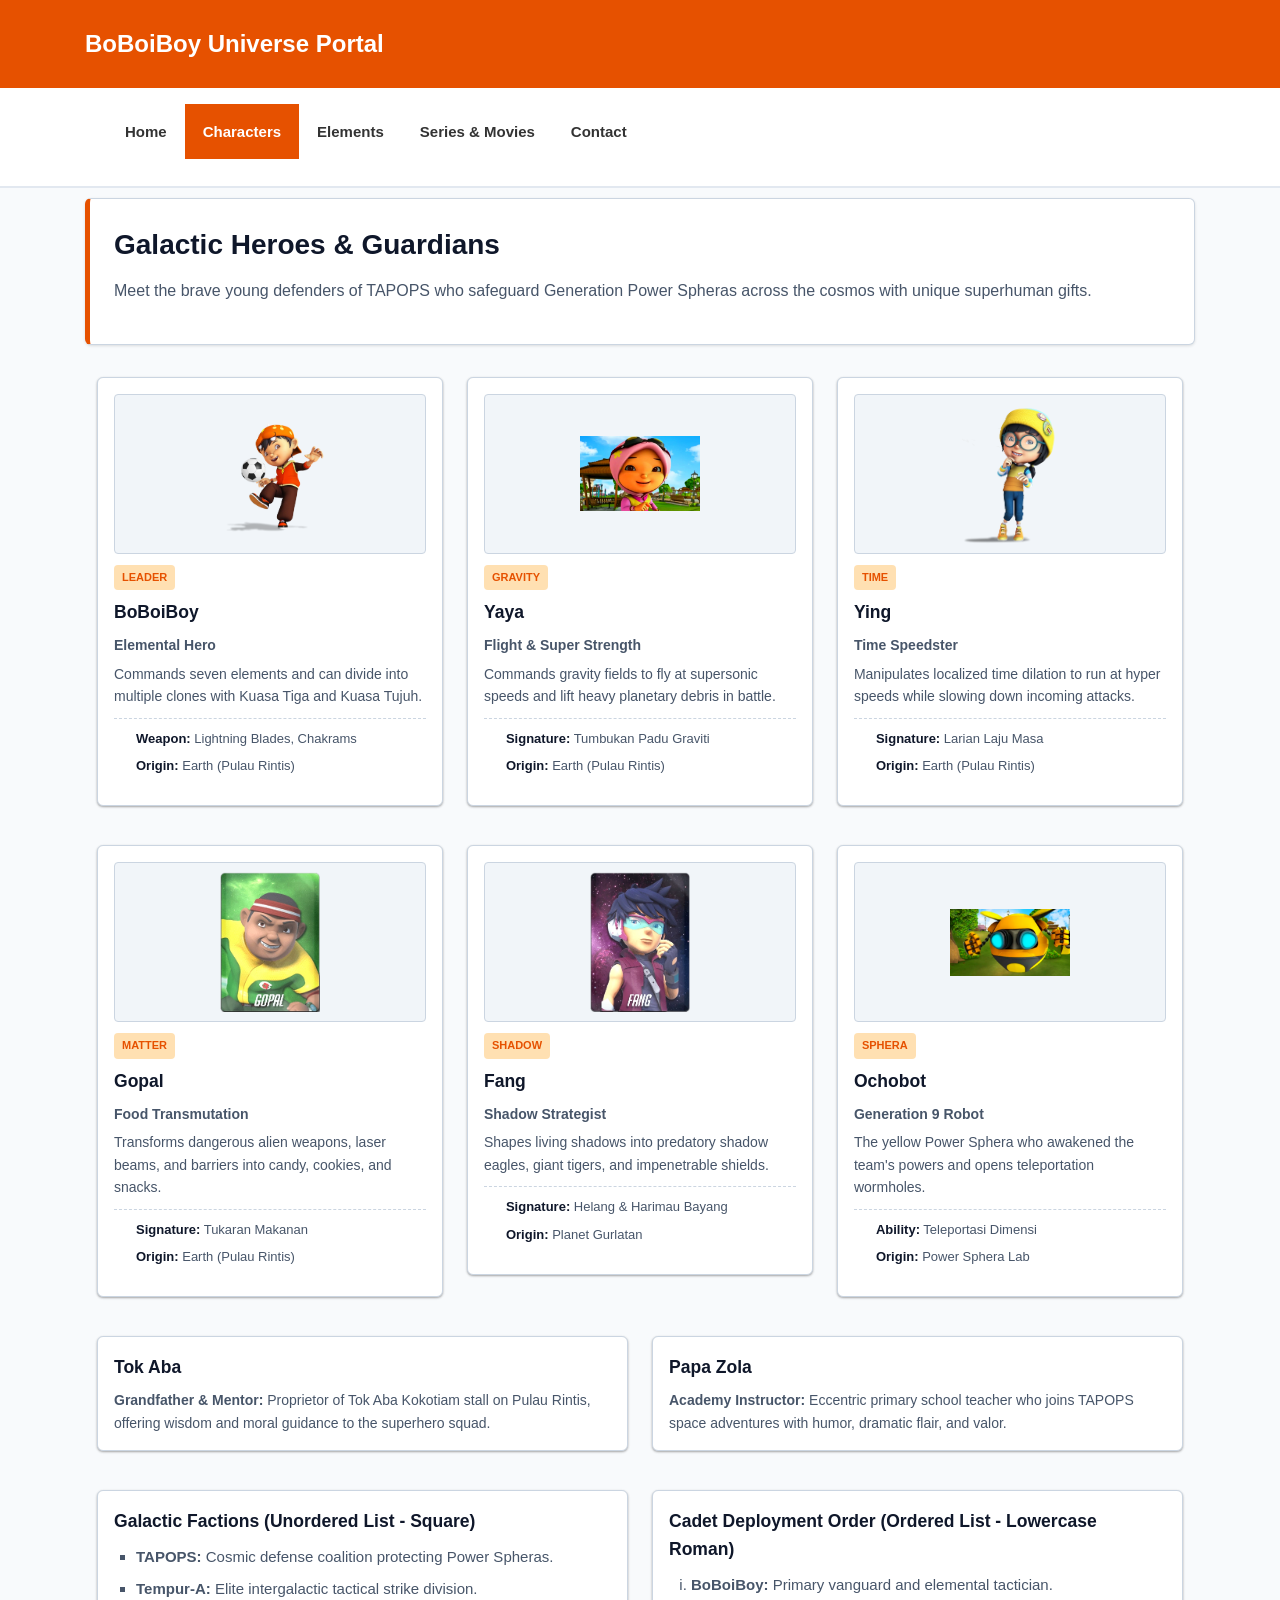
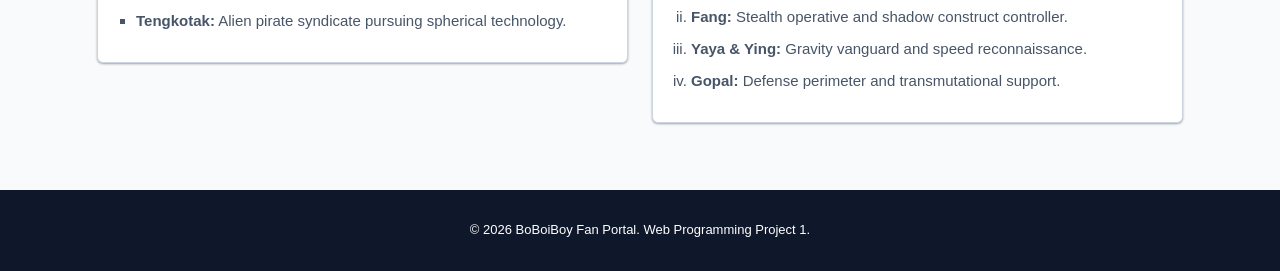
==== commit b8df6a85: "feat: implement all HTML list types from lecture slides (ol 1, A, a, I, i; ul disc, circle, square; " ====
--- a/characters.html
+++ b/characters.html
@@ -138,6 +138,30 @@
         </div>
       </div>
     </div>
+
+    <div class="row">
+      <div class="col-6 col-s-12">
+        <div class="card">
+          <h3>Galactic Factions (Unordered List - Square)</h3>
+          <ul type="square">
+            <li><strong>TAPOPS:</strong> Cosmic defense coalition protecting Power Spheras.</li>
+            <li><strong>Tempur-A:</strong> Elite intergalactic tactical strike division.</li>
+            <li><strong>Tengkotak:</strong> Alien pirate syndicate pursuing spherical technology.</li>
+          </ul>
+        </div>
+      </div>
+      <div class="col-6 col-s-12">
+        <div class="card">
+          <h3>Cadet Deployment Order (Ordered List - Lowercase Roman)</h3>
+          <ol type="i">
+            <li><strong>BoBoiBoy:</strong> Primary vanguard and elemental tactician.</li>
+            <li><strong>Fang:</strong> Stealth operative and shadow construct controller.</li>
+            <li><strong>Yaya &amp; Ying:</strong> Gravity vanguard and speed reconnaissance.</li>
+            <li><strong>Gopal:</strong> Defense perimeter and transmutational support.</li>
+          </ol>
+        </div>
+      </div>
+    </div>
   </div>
 
   <div class="footer">
--- a/css/style.css
+++ b/css/style.css
@@ -131,10 +131,12 @@
 .form-control:focus { outline: none; border-color: #e65100; }
 .radio-group label, .checkbox-group label { font-weight: normal; display: inline-block; margin-right: 15px; font-size: 14px; }
 
-/* Lists (PPT 01) */
-ol.procedure { padding-left: 20px; line-height: 1.8; color: #475569; }
-ol.procedure li { margin-bottom: 6px; }
-ul.bullet-list { padding-left: 20px; line-height: 1.8; color: #475569; }
+/* Lists & Description Lists (PPT 01) */
+ol, ul { padding-left: 22px; margin-top: 6px; margin-bottom: 12px; line-height: 1.8; color: #475569; }
+li { margin-bottom: 5px; }
+dl { margin-top: 6px; margin-bottom: 12px; line-height: 1.7; color: #475569; }
+dt { font-weight: bold; color: #0f172a; margin-top: 8px; }
+dd { margin-left: 18px; margin-bottom: 6px; }
 
 /* Footer (PPT 06 Slide 32) */
 .footer { background-color: #0f172a; color: #ffffff; text-align: center; font-size: 13px; padding: 20px 15px; margin-top: 30px; }
